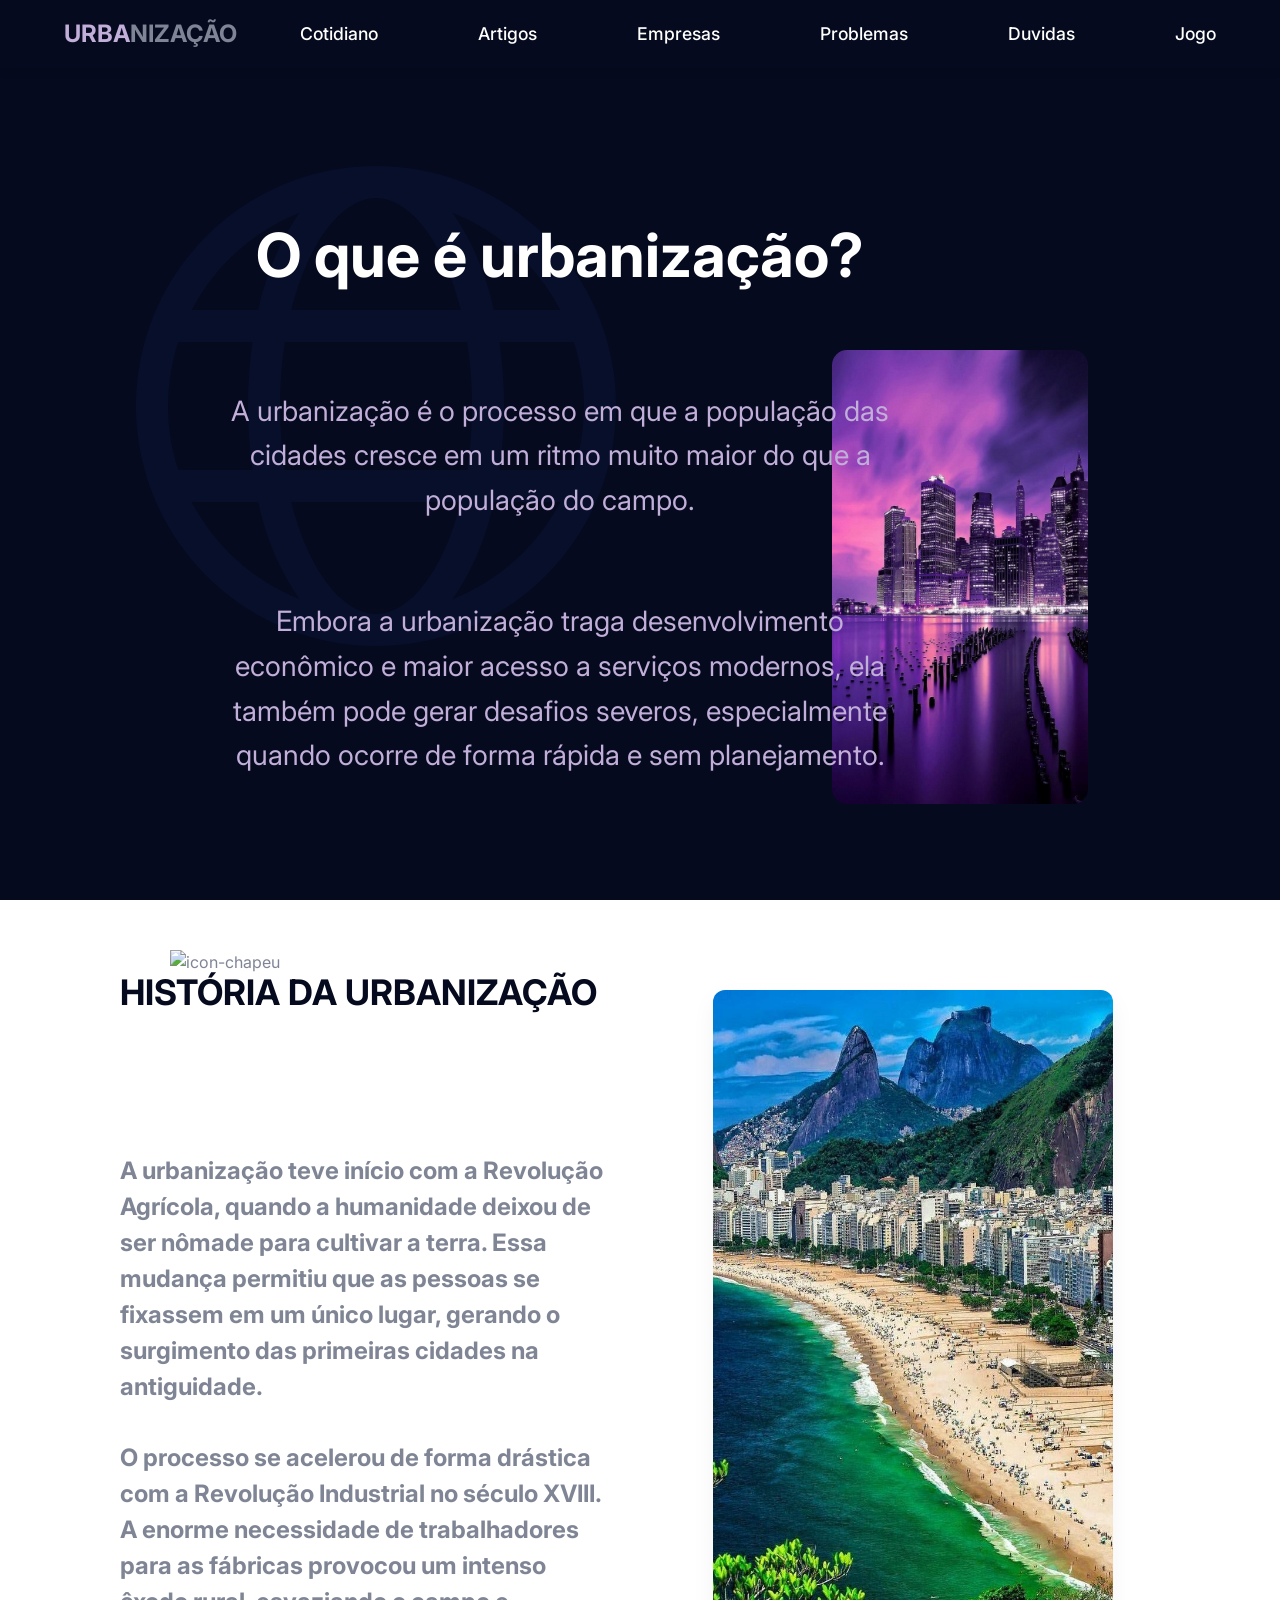
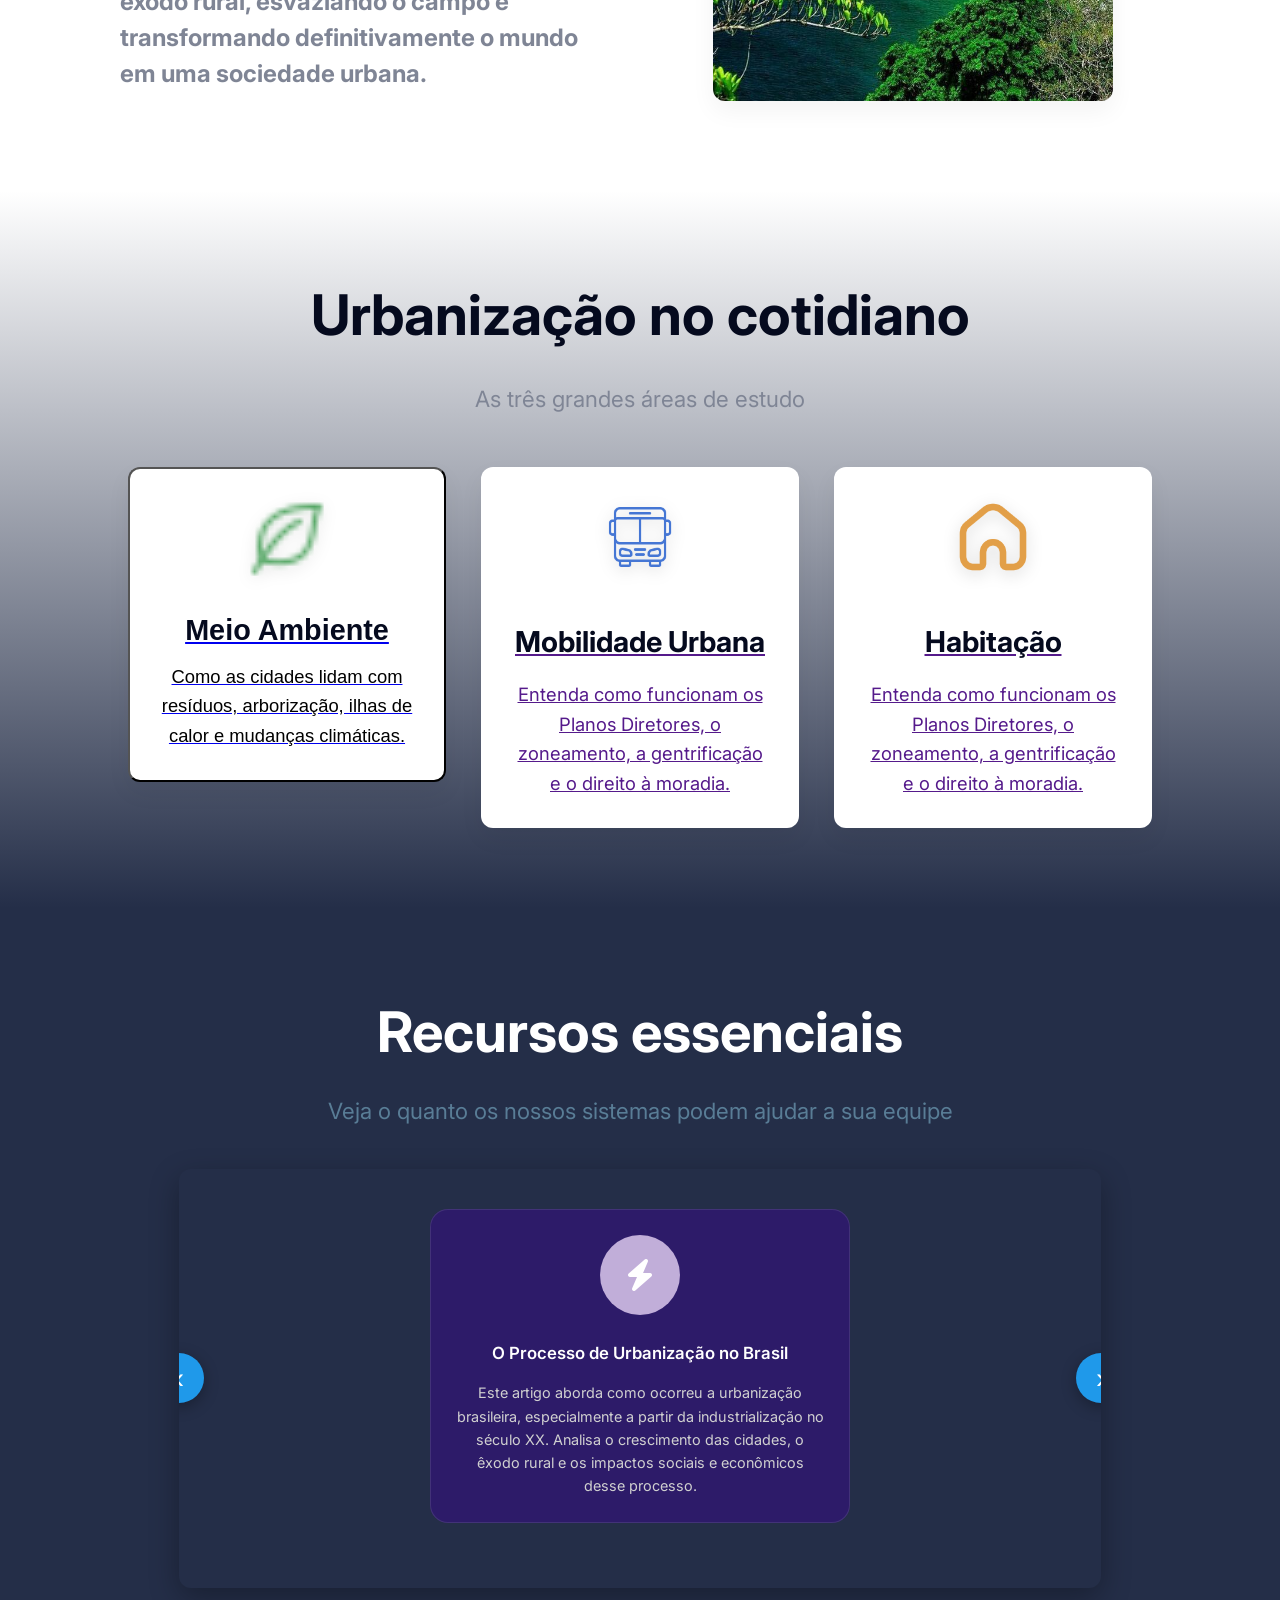
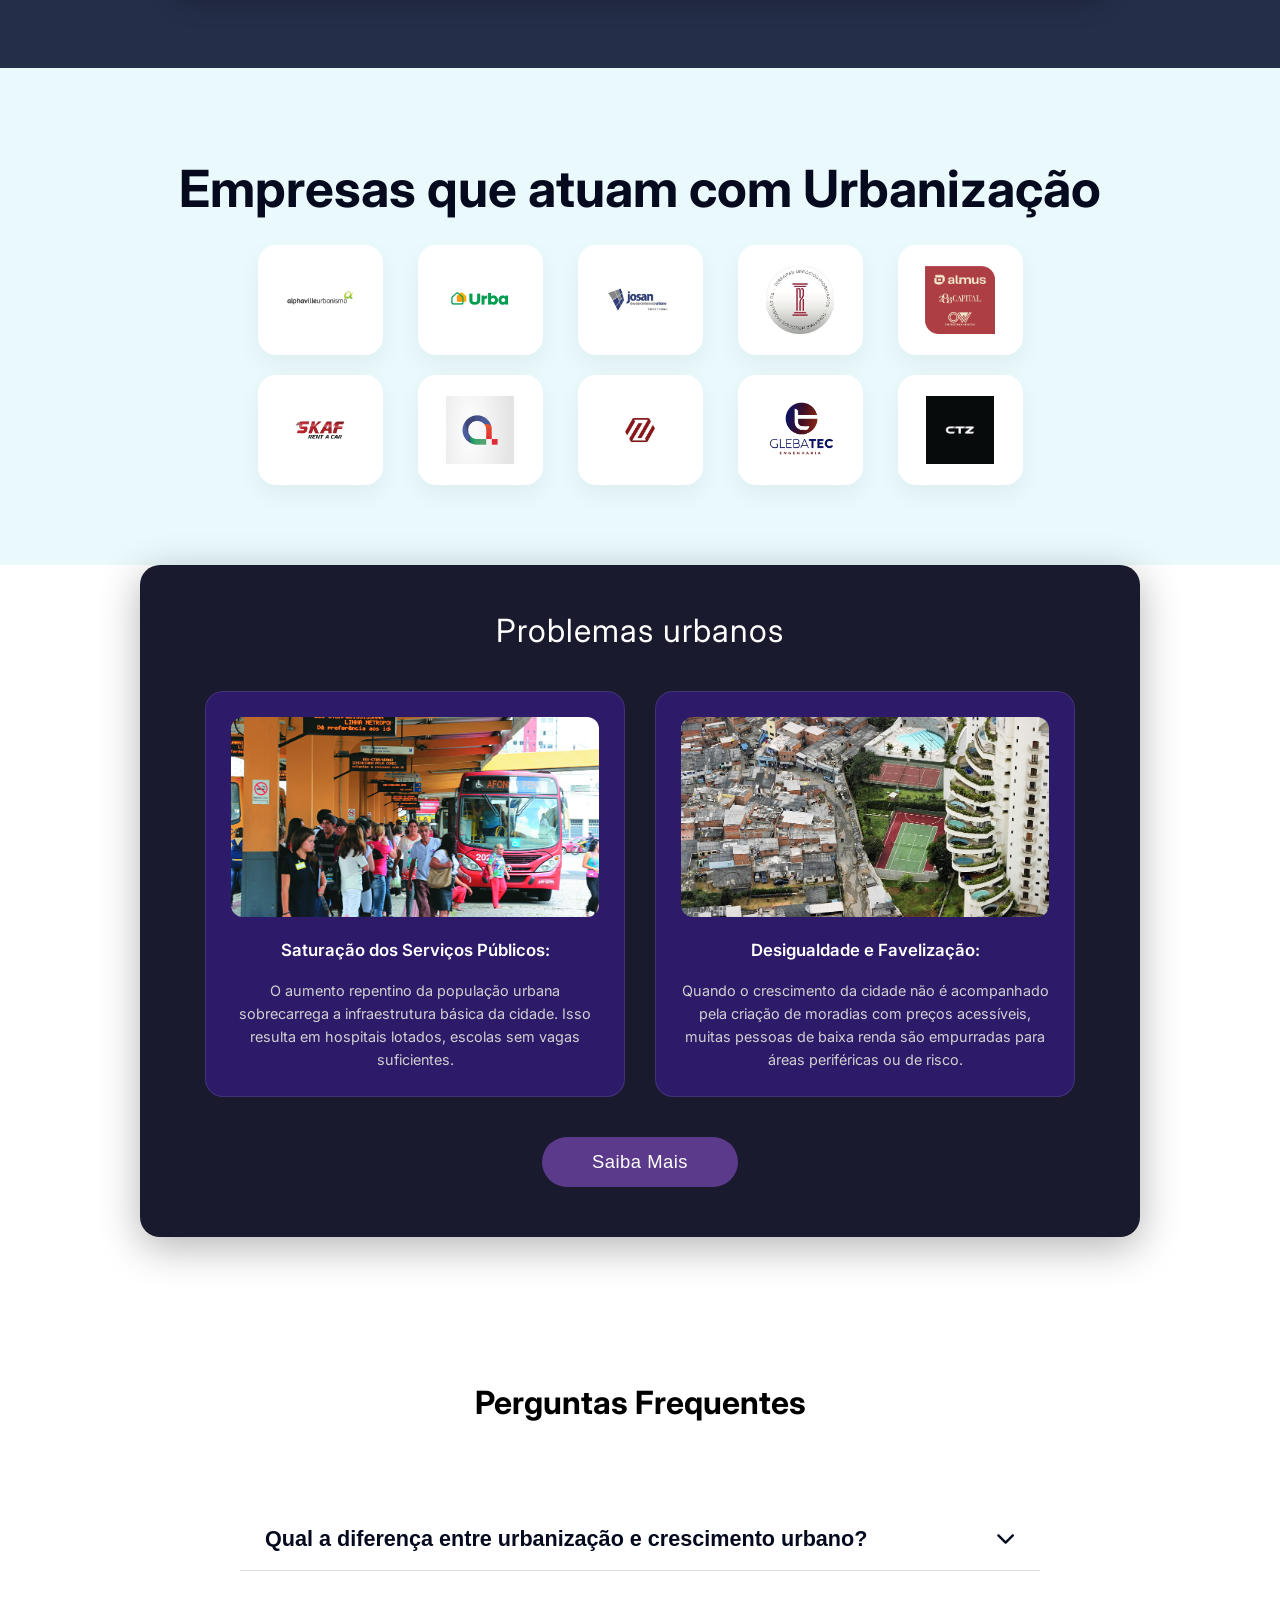
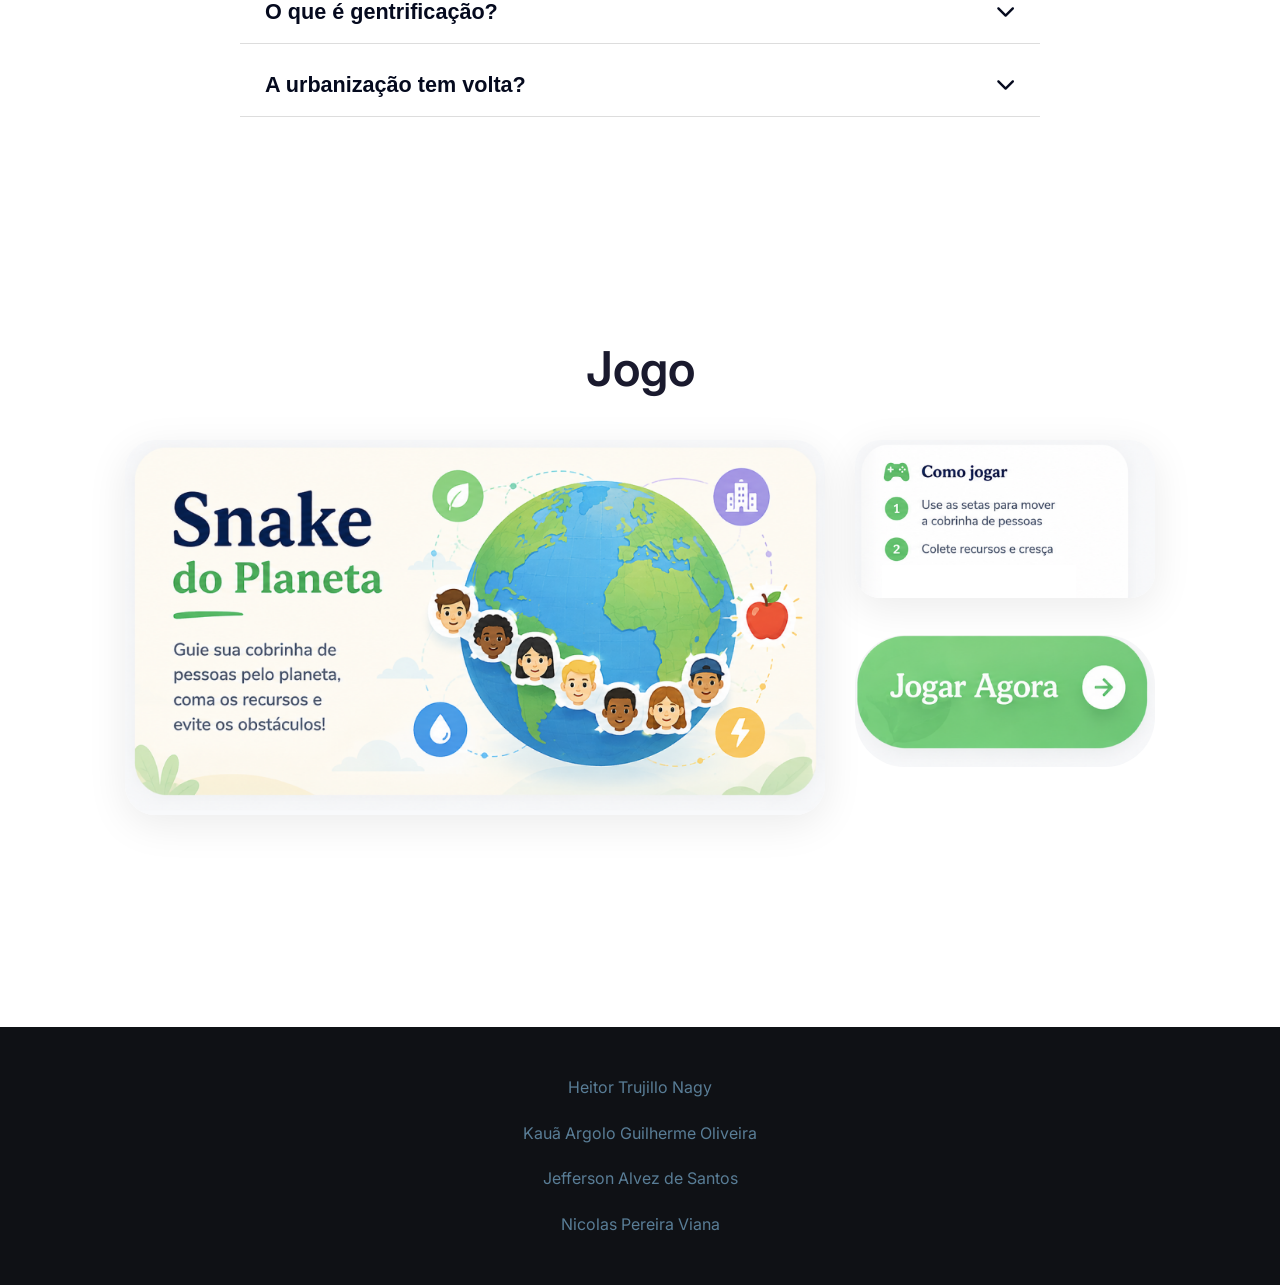
==== index.html @ 476b3b41 "finalização da primeira parte do projeto eduth" ====
<!DOCTYPE html>
<html lang="pt-br">
<head>
    <meta charset="UTF-8">
    <meta name="viewport" content="width=device-width, initial-scale=1.0">
    <link rel="preconnect" href="https://fonts.googleapis.com">
    <link rel="preconnect" href="https://fonts.gstatic.com" crossorigin>
    <link href="https://fonts.googleapis.com/css2?family=Inter:wght@300;400;500;600;700&family=Italiana&display=swap" rel="stylesheet">
    <link rel="stylesheet" href="https://cdnjs.cloudflare.com/ajax/libs/font-awesome/6.5.0/css/all.min.css">
    <link rel="stylesheet" href="style.css">
    <title>Urbanização</title>
</head>
<body>
    <nav class="menu">
        <h1><span>URBA</span>NIZAÇÃO</h1>
        
        <button class="hamburger" id="hamburger">
            <i class="fas fa-bars"></i>
        </button>
        
        <ul class="nav-links" id="navLinks">
            <li><a href="#quem-somos">Cotidiano</a></li>
            <li><a href="#solucoes">Artigos</a></li>
            <li><a href="#clientes">Empresas</a></li>
            <li><a href="#problemas-urbanos">Problemas</a></li>
            <li><a href="#faq">Duvidas</a></li>
            <li><a href="#jogo">Jogo</a></li>
        </ul>   
    </nav>

    <section class="intro" id="home">
        <div class="intro-content">
            <div class="icon-global">
                <img src="./image/icon-global.png" alt="icon-global">
            </div>
            <h1>O que é urbanização?</h1>
            
            <p class="intro-p">A urbanização é o processo em que a população das cidades cresce em um ritmo muito maior do que a população do campo. </p>
            <p class="intro-p2">Embora a urbanização traga desenvolvimento econômico e maior acesso a serviços modernos, ela também pode gerar desafios severos, especialmente quando ocorre de forma rápida e sem planejamento.</p>
            
        </div>
        <img class="intro-img" src="./image/cidade-roxa.png" alt="Uma cidade com luz roxa">
    </section>   

    <section class="quem-somos" id="quem-somos">
        <div class="icon-chapeu">
            <img src="./image/icon-chapeu.png" alt="icon-chapeu">
        </div>
        <div class="quem-somos-text">
            <h1>HISTÓRIA DA URBANIZAÇÃO</h1>
            <h2>A urbanização teve início com a Revolução Agrícola, quando a humanidade deixou de ser nômade para cultivar a terra. Essa mudança permitiu que as pessoas se fixassem em um único lugar, gerando o surgimento das primeiras cidades na antiguidade.</h2>
            <h2 class="h2-final">O processo se acelerou de forma drástica com a Revolução Industrial no século XVIII. A enorme necessidade de trabalhadores para as fábricas provocou um intenso êxodo rural, esvaziando o campo e transformando definitivamente o mundo em uma sociedade urbana.</h2>
        </div>
        <div class="quem-somos-img">
            <img src="./image/cidade com praia.png" alt="cidade com priaia">
        </div>
    </section>
    
    <section class="Nossas-soluções" id="solucoes">
        <div class="solucoes-header">
            <h1>Urbanização no cotidiano</h1>
            <p>As três grandes áreas de estudo</p>
        </div>
        
        <div class="solucoes-grid">
            <a href="./pagina2.html">
                <button class="solucao-card">
                    <img src="./image/icon-folha.png" alt="icon-folha">
                    <h3>Meio Ambiente</h3>
                    <p>Como as cidades lidam com resíduos, arborização, ilhas de calor e mudanças climáticas.</p>
                </button>
            </a>
                            
            <div class="solucao-card">
                <a href="">
                    <img src="./image/icon-transport.png" alt="icon-transport">
                    <h3>Mobilidade Urbana</h3>
                    <p>Entenda como funcionam os Planos Diretores, o zoneamento, a gentrificação e o direito à moradia.</p>
                </a>
            </div>
            
            <div class="solucao-card">
                <a href="">
                    <img src="./image/icon-home.png" alt="InsulinAPP UTI">
                    <h3>Habitação</h3>
                    <p>Entenda como funcionam os Planos Diretores, o zoneamento, a gentrificação e o direito à moradia.</p>
                </a>
            </div>
        </div>
    </section>

    <section class="recursos-essenciais" id="recursos">
        <h1>Recursos essenciais</h1>
        <p class="p-intro">Veja o quanto os nossos sistemas podem ajudar a sua equipe</p>

        <div class="carousel">
            <div class="carousel-inner" id="carouselInner">
                <!-- Slide 1 -->
                <div class="carousel-item">
                    <div class="card">
                        <div class="icon-box">
                            <i class="fas fa-bolt"></i>
                        </div>
                        <h3>O Processo de Urbanização no Brasil</h3>
                        <p>Este artigo aborda como ocorreu a urbanização brasileira, especialmente a partir da industrialização no século XX. Analisa o crescimento das cidades, o êxodo rural e os impactos sociais e econômicos desse processo.</p>
                    </div>
                </div>

                <!-- Slide 2 -->
                <div class="carousel-item">
                    <div class="card">
                        <div class="icon-box">
                            <i class="fas fa-shield-alt"></i>
                        </div>
                        <h3>Segurança</h3>
                        <p>Nossas soluções estão disponíveis através de Datacenters seguros e monitorados em território nacional. Rotinas de segurança automatizadas.</p>
                    </div>
                </div>

                <!-- Slide 3 -->
                <div class="carousel-item">
                    <div class="card">
                        <div class="icon-box">
                            <i class="fas fa-sync-alt"></i>
                        </div>
                        <h3>Atualização tecnológica</h3>
                        <p>Sua instituição sempre com a versão mais recente e atualizada. Libere tempo, recursos e profissionais para as atividades-fim da instituição.</p>
                    </div>
                </div>

                <!-- Slide 4 -->
                <div class="carousel-item">
                    <div class="card">
                        <div class="icon-box">
                            <i class="fas fa-globe-americas"></i>
                        </div>
                        <h3>Acessibilidade</h3>
                        <p>O acesso as nossas soluções pode ser realizado de qualquer lugar a qualquer momento, sem a necessidade da instalação de aplicativos nos computadores da instituição.</p>
                    </div>
                </div>

                <!-- Slide 5 -->
                <div class="carousel-item">
                    <div class="card">
                        <div class="icon-box">
                            <i class="fas fa-mobile-alt"></i>
                        </div>
                        <h3>Acompanhamento</h3>
                        <p>Acompanhe as informações de seus pacientes de qualquer lugar, com segurança e praticidade através de smartphones e tablets.</p>
                    </div>
                </div>
            </div>
        
            <button class="carousel-btn prev" id="prevBtn">‹</button>
            <button class="carousel-btn next" id="nextBtn">›</button>
        
            <div class="carousel-indicators" id="indicators"></div>
        </div>
    </section>

    <section class="quem-utiliza" id="clientes">
        <h1>Empresas que atuam com Urbanização</h1>

        <div class="clientes">
            <div class="cliente-card"><img src="./image/alphaville.png" alt="Cliente 1"></div>
            <div class="cliente-card"><img src="./image/urba.jpg" alt="Cliente 2"></div>
            <div class="cliente-card"><img src="./image/josan.png" alt="Cliente 3"></div>
            <div class="cliente-card"><img src="./image/terrapar.png" alt="Cliente 4"></div>
            <div class="cliente-card"><img src="./image/3 empressas.png" alt="Cliente 5"></div>
            <div class="cliente-card"><img src="./image/skaf.png" alt="Cliente 6"></div>
            <div class="cliente-card"><img src="./image/quantum.png" alt="Cliente 7"></div>
            <div class="cliente-card"><img src="./image/grupo zs.png" alt="Cliente 8"></div>
            <div class="cliente-card"><img src="./image/glebatec.png" alt="Cliente 9"></div>
            <div class="cliente-card"><img src="./image/ctz.png" alt="Cliente 10"></div>
        </div>
    </section>

    <div class="problemas-urbanos" id="problemas-urbanos">
        <h2 class="problemas-title">Problemas urbanos</h2>

        <div class="cards-wrapper">
            <div class="card">
                <img src="./image/onibus com pessoas.png" alt="Estação de transporte público lotada">
                <h3>Saturação dos Serviços Públicos:</h3>
                <p>O aumento repentino da população urbana sobrecarrega a infraestrutura básica da cidade. Isso resulta em hospitais lotados, escolas sem vagas suficientes.</p>
            </div>

            <div class="card">
                <img src="./image/todo professoe de geo já passou essa foto.png" alt="Favela vista de cima">
                <h3>Desigualdade e Favelização:</h3>
                <p>Quando o crescimento da cidade não é acompanhado pela criação de moradias com preços acessíveis, muitas pessoas de baixa renda são empurradas para áreas periféricas ou de risco.</p>
            </div>
        </div>

        <button class="btn-saiba-mais">Saiba Mais</button>
    </div>    

    <h1 class="titolo-faq" id="faq">Perguntas Frequentes</h1>

    <div class="faq-container">
        <div class="faq-item">
            <button class="faq-question">
                Qual a diferença entre urbanização e crescimento urbano?
                <i class="fas fa-chevron-down"></i>
            </button>
            <div class="faq-answer">
                <p>Urbanização é a população trocando o campo pela cidade; Crescimento Urbano é a cidade ficando maior.</p>
            </div>
        </div>

        <div class="faq-item">
            <button class="faq-question">
                O que é gentrificação?
                <i class="fas fa-chevron-down"></i>
            </button>
            <div class="faq-answer">
                <p>O bairro melhora fisicamente, mas a população original é substituída por moradores de maior poder aquisitivo.</p>
            </div>
        </div>

        <div class="faq-item">
            <button class="faq-question">
                A urbanização tem volta?
                <i class="fas fa-chevron-down"></i>
            </button>
            <div class="faq-answer">
                <p>Não dá para acabar com a urbanização, apenas para descentralizar as metrópoles e valorizar o campo com mais serviços, infraestrutura e tecnologia.</p>
            </div>
        </div>
    </div>

    <section class="form-section" id="jogo">
        <div class="form-container">
            <h1>Jogo</h1>
            
            <div class="game-layout">
                <div class="main-image">
                    <img src="./image/menu jogo.png" alt="menu do jogo">
                </div>
                
                <div class="side-content">
                    <div class="controles">
                        <img src="./image/como jogar.png" alt="Como jogar">
                    </div>
                    
                    <a class="play" href="">
                        <img src="./image/botao jogar.png" alt="Jogar Agora">
                    </a>
                </div>
            </div>
        </div>
    </section>

    <footer class="footer">
        <div class="footer-content">
            <p>Heitor Trujillo Nagy</p>
            <p>Kauã Argolo Guilherme Oliveira</p>
            <p>Jefferson Alvez de Santos</p>
            <p>Nicolas Pereira Viana</p>
        </div>
    </footer>

    <script src="script.js"></script>
</body>
</html>
---- style.css ----
:root {
    --primary-purple: #050A1E;
    --secondary-purple: #C1AED9;
    --primary-blue: #050a1e;
    --secondary-blue: #C1AED9;
    --light-blue: #597d96;
    --dark-blue: #0f1115;
    --gray-text: #7f8595;
    --light-gray: #e9f9fc;
    --white: #ffffff;
    --card-shadow: 0 10px 25px rgba(0,0,0,0.05);
    --transition: all 0.3s ease;
    --border-radius: 12px;
    --section-padding: 5rem 10%;
    --max-width: 1200px;
}

* {
    margin: 0;
    padding: 0;
    box-sizing: border-box;
}

body {
    font-family: 'Inter', sans-serif;
    line-height: 1.6;
    color: var(--gray-text);
    overflow-x: hidden;
    background-color: var(--white);
}

/* Menu */
.menu {
    background-color: var(--primary-blue);
    display: flex;
    justify-content: space-between;
    align-items: center;
    padding: 15px 5%;
    position: fixed;
    width: 100%;
    top: 0;
    z-index: 1000;
    box-shadow: 0 2px 10px rgba(0,0,0,0.1);
}

span {
    color: var(--secondary-purple);
}

.nav-links {
    display: flex;
    list-style: none;
    gap: 100px;
    margin: 0;
}

.nav-links a {
    color: var(--white);
    text-decoration: none;
    font-weight: 500;
    font-size: 1.10rem;
    transition: var(--transition);
    position: relative;
    padding: 5px 0;
    scroll-behavior: smooth;
}

.nav-links a:hover, 
.nav-links a.active {
    color: var(--secondary-blue);
}

.nav-links a::after {
    content: '';
    position: absolute;
    bottom: 0;
    left: 0;
    width: 0;
    height: 2px;
    background: var(--secondary-blue);
    transition: var(--transition);
}

.nav-links a:hover::after {
    width: 100%;
}

.hamburger {
    display: none;
    background: none;
    border: none;
    color: var(--white);
    font-size: 1.5rem;
    cursor: pointer;
    z-index: 2000;
    padding: 5px;
}

/* Intro */
.intro {
    background: var(--primary-purple);
    min-height: 100vh;
    display: flex;
    flex-direction: column;
    justify-content: center;
    padding: 0 10%;
    position: relative;
    padding-top: 80px;
    text-align: center;
}

.intro-content {
    max-width: 800px;
    margin-left: 2rem;
    z-index: 2;
}

.intro h1 {
    color: var(--white);
    font-size: 3.8rem;
    line-height: 1.1;
    margin-bottom: 100px;
    margin-top: 2rem;
    font-weight: 700;
}

.intro-p {
    color: var(--secondary-purple);
    font-size: 1.75rem;
    margin: 12px auto;
    max-width: 700px;
}

.intro-p2 {
    padding-top: 4rem;
    color: var(--secondary-purple);
    font-size: 1.75rem;
    margin: 12px auto;
    max-width: 700px;
}

.intro-img {
    border-radius: 15px;
    position: absolute;
    right: 15%;
    bottom: 6rem;
    max-width: 20%;
    height: auto;
    z-index: 1;
    animation: float 6s ease-in-out infinite;
}

.icon-global {
    position: absolute;
    top: 150px; 
    z-index: -1;
    left: 120px;
    width: 17rem;  
    height: auto;
}

@keyframes float {
    0%, 100% { transform: translateY(0); }
    50% { transform: translateY(-15px); }
}

/* Quem Somos*/
.quem-somos {
    padding: 4rem 5rem;
    display: flex;
    flex-wrap: wrap;
    align-items: center;
    gap: 50px;
    max-width: var(--max-width);
    margin: 0 auto;
}

.quem-somos-text {
    flex: 1;
    min-width: 300px;
}

.quem-somos-text h1 {
    color: var(--primary-blue);
    font-size: 2.2rem;
    margin-bottom: 133px;
}

.quem-somos-text h2 {
    font-size: 1.5rem;
    margin-bottom: 35px;
    line-height: 1.5;
}

.quem-somos-img {
    flex: 1;
    min-width: 300px;
    display: flex;
    justify-content: center;
}

.quem-somos-img img {
    max-width: 400px;
    height: auto;
    border-radius: var(--border-radius);
    box-shadow: var(--card-shadow);
}

.icon-chapeu {
    position: absolute;
    top: 950px; 
    z-index: -1;
    left: 170px;
    width: 17rem;  
    height: auto;
}

/* cotidiano*/
.Nossas-soluções {
    padding: var(--section-padding);
    background: linear-gradient(#ffffff, #242E48);
    display: flex;
    flex-direction: column;
    align-items: center;
}

.solucoes-header {
    text-align: center;
    margin-bottom: 50px;
    max-width: 800px;
}

.solucoes-header h1 {
    font-size: 3.5rem;
    color: var(--primary-blue);
    margin-bottom: 20px;
}

.solucoes-header p {
    font-size: 1.4rem;
    max-width: 700px;
    margin: 0 auto;
}

.solucoes-grid {
    display: grid;
    grid-template-columns: repeat(auto-fit, minmax(280px, 1fr));
    gap: 35px;
    width: 100%;
    max-width: var(--max-width);
}

.solucao-card {
    background: var(--white);
    border-radius: var(--border-radius);
    padding: 30px;
    box-shadow: var(--card-shadow);
    transition: var(--transition);
    display: flex;
    flex-direction: column;
    align-items: center;
    text-align: center;
}

.solucao-card:hover {
    transform: translateY(-10px);
    box-shadow: 0 15px 35px rgba(0,0,0,0.1);
}

.solucao-card img {
    height: 80px;
    margin-bottom: 20px;
    filter: drop-shadow(0 4px 8px rgba(0,0,0,0.15));
}

.solucao-card h3 {
    font-size: 1.8rem;
    color: var(--primary-blue);
    margin: 15px 0;
}

.solucao-card p {
    font-size: 1.15rem;
    line-height: 1.6;
}

/* Recursos*/
.recursos-essenciais {
    background: #242E48;
    padding: var(--section-padding);
    text-align: center;
    color: var(--white);
}

.recursos-essenciais h1 {
    font-size: 3.5rem;
    margin-bottom: 15px;
}

.recursos-essenciais .p-intro {
    font-size: 1.4rem;
    max-width: 700px;
    margin: 0 auto 40px;
    color: var(--light-blue);
}

.carousel {
    max-width: 90%;
    margin: 30px auto 0;
    position: relative;
    overflow: hidden;
    border-radius: var(--border-radius);
    box-shadow: 0 10px 30px rgba(0, 0, 0, 0.3);
}

.carousel-inner {
    display: flex;
    transition: transform 0.5s ease-in-out;
    width: 100%;
}

.carousel-item {
    min-width: 100%;
    padding: 40px 20px;
    display: flex;
    justify-content: center;
    align-items: center;
}

.card {
    background: rgba(255, 255, 255, 0.08);
    backdrop-filter: blur(10px);
    border-radius: var(--border-radius);
    padding: 35px;
    max-width: 600px;
    text-align: center;
    border: 1px solid rgba(255, 255, 255, 0.1);
}

.icon-box {
    width: 80px;
    height: 80px;
    background: var(--secondary-blue);
    border-radius: 50%;
    display: flex;
    align-items: center;
    justify-content: center;
    margin: 0 auto 25px;
    font-size: 2rem;
    color: white;
}

.card h3 {
    font-size: 2.2rem;
    margin-bottom: 20px;
    color: var(--white);
}

.card p {
    font-size: 1.25rem;
    line-height: 1.6;
    color: var(--light-blue);
}

.carousel-btn {
    position: absolute;
    top: 50%;
    transform: translateY(-50%);
    background: rgba(30, 166, 252, 0.9);
    color: white;
    border: none;
    width: 50px;
    height: 50px;
    font-size: 1.8rem;
    border-radius: 50%;
    cursor: pointer;
    display: flex;
    justify-content: center;
    align-items: center;
    transition: var(--transition);
    z-index: 10;
    box-shadow: 0 4px 15px rgba(0,0,0,0.3);
}

.carousel-btn:hover {
    background: var(--secondary-blue);
    transform: translateY(-50%) scale(1.1);
}

.prev { left: -25px; }
.next { right: -25px; }

.carousel-indicators {
    display: flex;
    justify-content: center;
    margin-top: 25px;
    gap: 10px;
}

.indicator {
    width: 14px;
    height: 14px;
    border-radius: 50%;
    background: rgba(255, 255, 255, 0.3);
    cursor: pointer;
    transition: var(--transition);
}

.indicator.active {
    background: var(--secondary-blue);
    transform: scale(1.2);
}

/* empressas*/
.quem-utiliza {
    padding: var(--section-padding);
    background-color: var(--light-gray);
    text-align: center;
}

.quem-utiliza h1 {
    font-size: 3.2rem;
    color: var(--primary-blue);
    margin-bottom: 15px;
}

.quem-utiliza p {
    font-size: 1.4rem;
    max-width: 700px;
    margin: 0 auto 40px;
}

.clientes {
    display: grid;
    grid-template-columns: repeat(5, 125px);
    justify-content: center;
    gap: 20px 35px;
    margin: 0 auto;
    width: 100%;
}

.cliente-card {
    background: var(--white);
    border-radius: 18px;
    width: 125px;
    height: 110px;
    display: flex;
    align-items: center;
    justify-content: center;
    box-shadow: var(--card-shadow);
    transition: var(--transition);
    padding: 15px;
    box-sizing: border-box;
}

.cliente-card:hover {
    transform: translateY(-8px);
    box-shadow: 0 12px 30px rgba(0, 0, 0, 0.12);
    border: 1px solid var(--secondary-blue);
}

.cliente-card img {
    max-width: 85%;
    max-height: 85%;
    object-fit: contain;
    transition: var(--transition);
}

.cliente-card:hover img {
    filter: grayscale(0%) opacity(1);
    transform: scale(1.05);
}

/* Section Dev */
.problemas-urbanos {
    background-color: #1a1a2e;
    border-radius: 20px;
    padding: 40px 50px 50px;
    max-width: 1000px;
    margin: 0 auto 60px;
    box-shadow: 0 10px 40px rgba(0, 0, 0, 0.3);
}

.problemas-title {
    text-align: center;
    color: #ffffff;
    font-size: 2rem;
    font-weight: 400;
    margin-bottom: 35px;
    letter-spacing: 1px;
}

.cards-wrapper {
    display: flex;
    gap: 30px;
    justify-content: center;
    margin-bottom: 40px;
}

.card {
    background-color: #2d1b69;
    border-radius: 18px;
    padding: 25px;
    flex: 1;
    max-width: 420px;
    display: flex;
    flex-direction: column;
    align-items: center;
}

.card img {
    width: 100%;
    height: 200px;
    object-fit: cover;
    border-radius: 12px;
    margin-bottom: 20px;
}

.card h3 {
    color: #ffffff;
    font-size: 1.05rem;
    font-weight: 600;
    margin-bottom: 15px;
    text-align: center;
}

.card p {
    color: #d0d0d0;
    font-size: 0.9rem;
    line-height: 1.6;
    text-align: center;
}

.btn-saiba-mais {
    display: block;
    margin: 0 auto;
    background-color: #5b3a8c;
    color: #ffffff;
    border: none;
    padding: 14px 50px;
    font-size: 1.15rem;
    border-radius: 30px;
    cursor: pointer;
    transition: background-color 0.3s ease, transform 0.2s ease;
    letter-spacing: 0.5px;
}

.btn-saiba-mais:hover {
    background-color: #7b52a8;
    transform: scale(1.05);
}

/* Responsivo */
@media (max-width: 768px) {
    .problemas-urbanos {
        padding: 30px 20px 40px;
    }

    .problemas-title {
        font-size: 1.5rem;
    }

    .cards-wrapper {
        flex-direction: column;
        align-items: center;
    }

    .card {
        max-width: 100%;
    }
}

/* FAQ */
.titolo-faq {
    text-align: center;
    color: black;
    padding: 5rem;
}

.faq-container {
    max-width: 800px;
    margin: 0 auto;
    text-align: center;
}

.faq-item {
    border-bottom: 1px solid #ddd;
    margin-bottom: 10px;
}

.faq-question {
    width: 100%;
    background: none;
    border: none;
    padding: 18px 25px;
    font-size: 1.35rem;
    color: var(--primary-blue);
    text-align: left;
    display: flex;
    justify-content: space-between;
    align-items: center;
    cursor: pointer;
    font-weight: 600;
    transition: var(--transition);
    border-radius: 8px;
}

.faq-question:hover {
    background-color: rgba(30, 166, 252, 0.05);
}

.faq-question i {
    transition: transform 0.3s;
    font-size: 1.2rem;
}

.faq-answer {
    display: none;
    padding: 0 25px 20px 25px;
    color: var(--gray-text);
    line-height: 1.6;
    font-size: 1.1rem;
}

.faq-item.active .faq-answer {
    display: block;
    animation: fadeIn 0.4s ease;
}

.faq-item.active .faq-question i {
    transform: rotate(180deg);
}

@keyframes fadeIn {
    from { opacity: 0; transform: translateY(10px); }
    to { opacity: 1; transform: translateY(0); }
}

/* Form Section */
.form-section {
    text-align: center;
    color: black;
    padding: 4rem 2rem;
    min-height: 100vh;
    display: flex;
    justify-content: center;
    align-items: center;
}

.form-container {
    width: 100%;
    max-width: 1200px;
}

.form-container h1 {
    font-size: 3rem;
    margin-bottom: 2rem;
    color: #1a1a2e;
    font-weight: 600;
}

.game-layout {
    display: flex;
    gap: 30px;
    justify-content: center;
    align-items: flex-start;
    flex-wrap: wrap;
}

.main-image {
    flex: 1;
    min-width: 300px;
    max-width: 700px;
}

.main-image img {
    width: 100%;
    height: auto;
    border-radius: 30px;
    box-shadow: 0 10px 40px rgba(0, 0, 0, 0.08);
}

.side-content {
    display: flex;
    flex-direction: column;
    gap: 30px;
    align-items: center;
}

.controles {
    width: 100%;
    max-width: 300px;
}

.controles img {
    width: 100%;
    height: auto;
    border-radius: 25px;
    box-shadow: 0 10px 40px rgba(0, 0, 0, 0.08);
}

.play {
    display: inline-block;
    width: 100%;
    max-width: 300px;
    transition: transform 0.3s ease;
}

.play:hover {
    transform: translateY(-5px);
}

.play img {
    width: 100%;
    height: auto;
    border-radius: 50px;
}

/* Responsivo */
@media (max-width: 968px) {
    .game-layout {
        flex-direction: column;
        align-items: center;
    }
    
    .main-image,
    .side-content {
        max-width: 100%;
        width: 100%;
    }
    
    .controles,
    .play {
        max-width: 400px;
    }
    
    .form-container h1 {
        font-size: 2rem;
    }
}

@media (max-width: 480px) {
    .form-section {
        padding: 2rem 1rem;
    }
    
    .controles,
    .play {
        max-width: 100%;
    }
}

/* Footer */
.footer {
    background-color: var(--dark-blue);
    color: var(--light-blue);
    padding: 3rem 10%;
    text-align: center;
}

.footer-content {
    max-width: var(--max-width);
    margin: 0 auto;
    display: flex;
    flex-direction: column;
    align-items: center;
    gap: 20px;
}
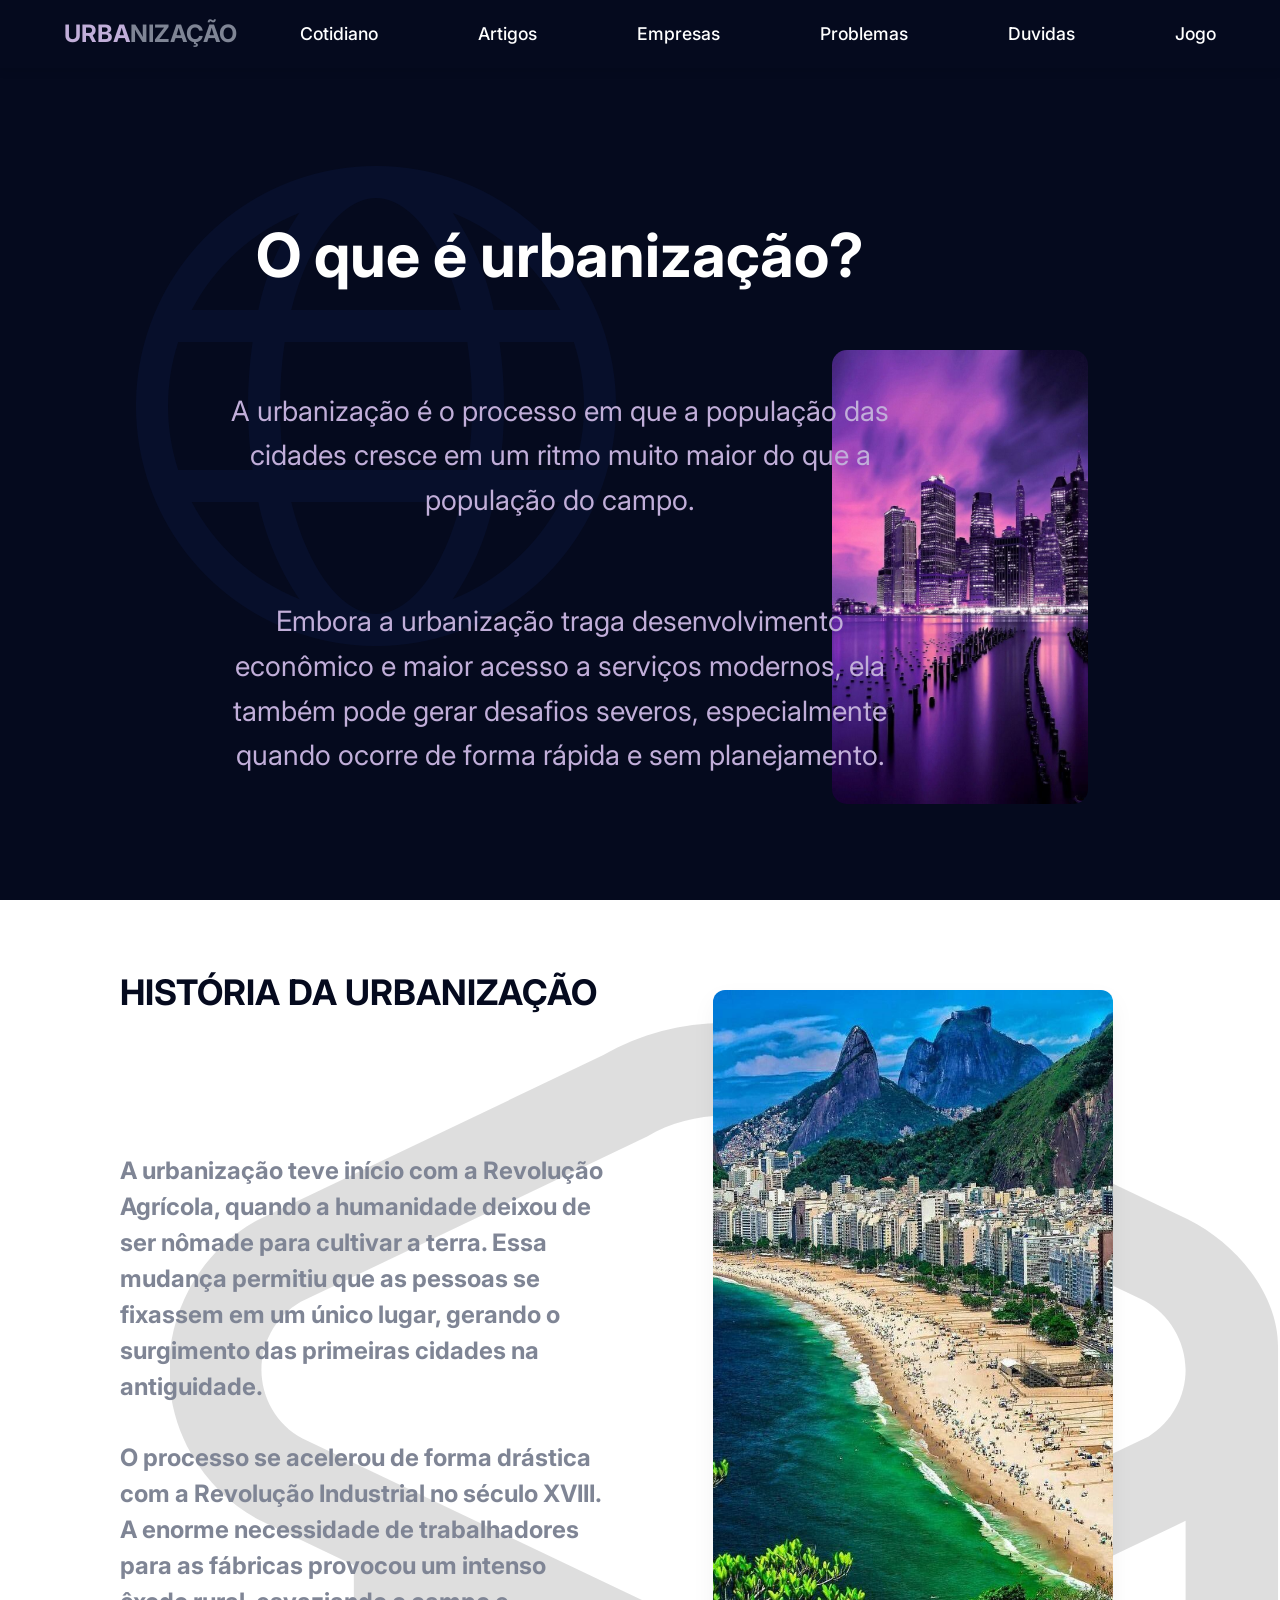
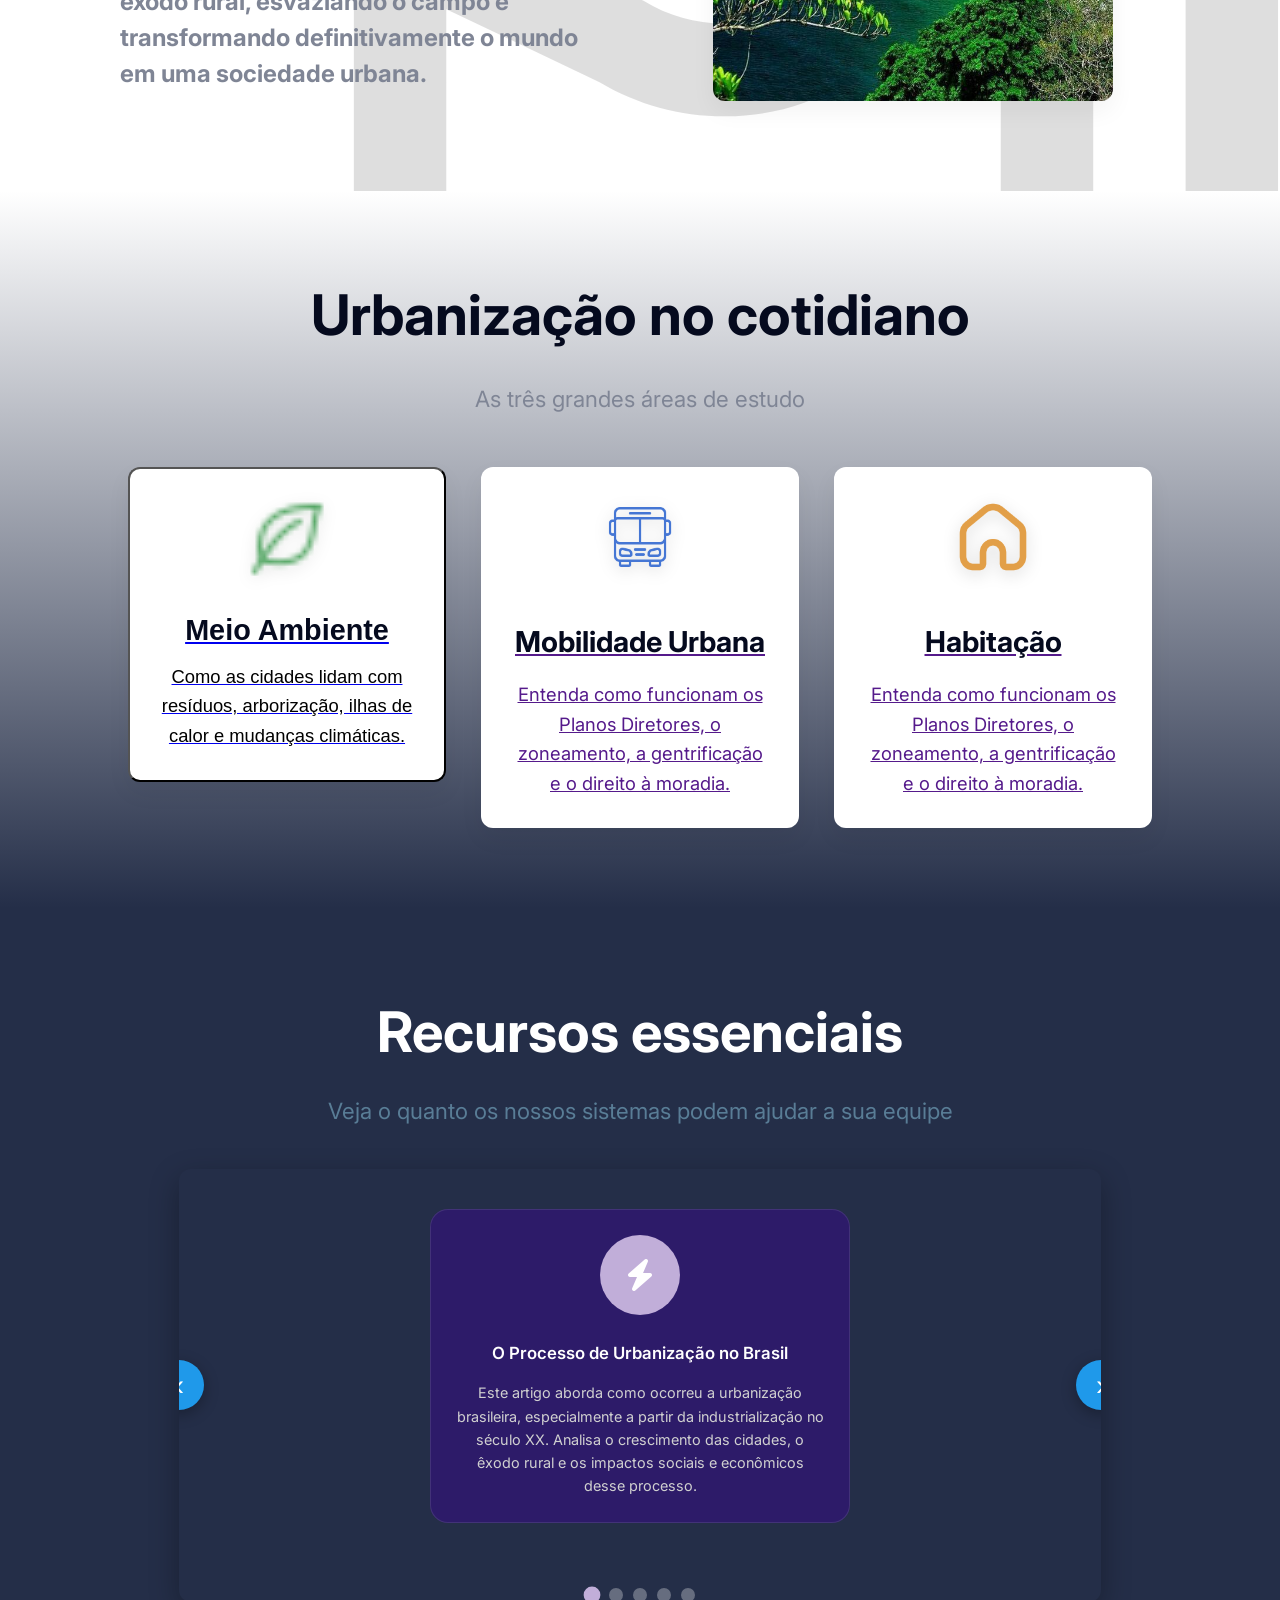
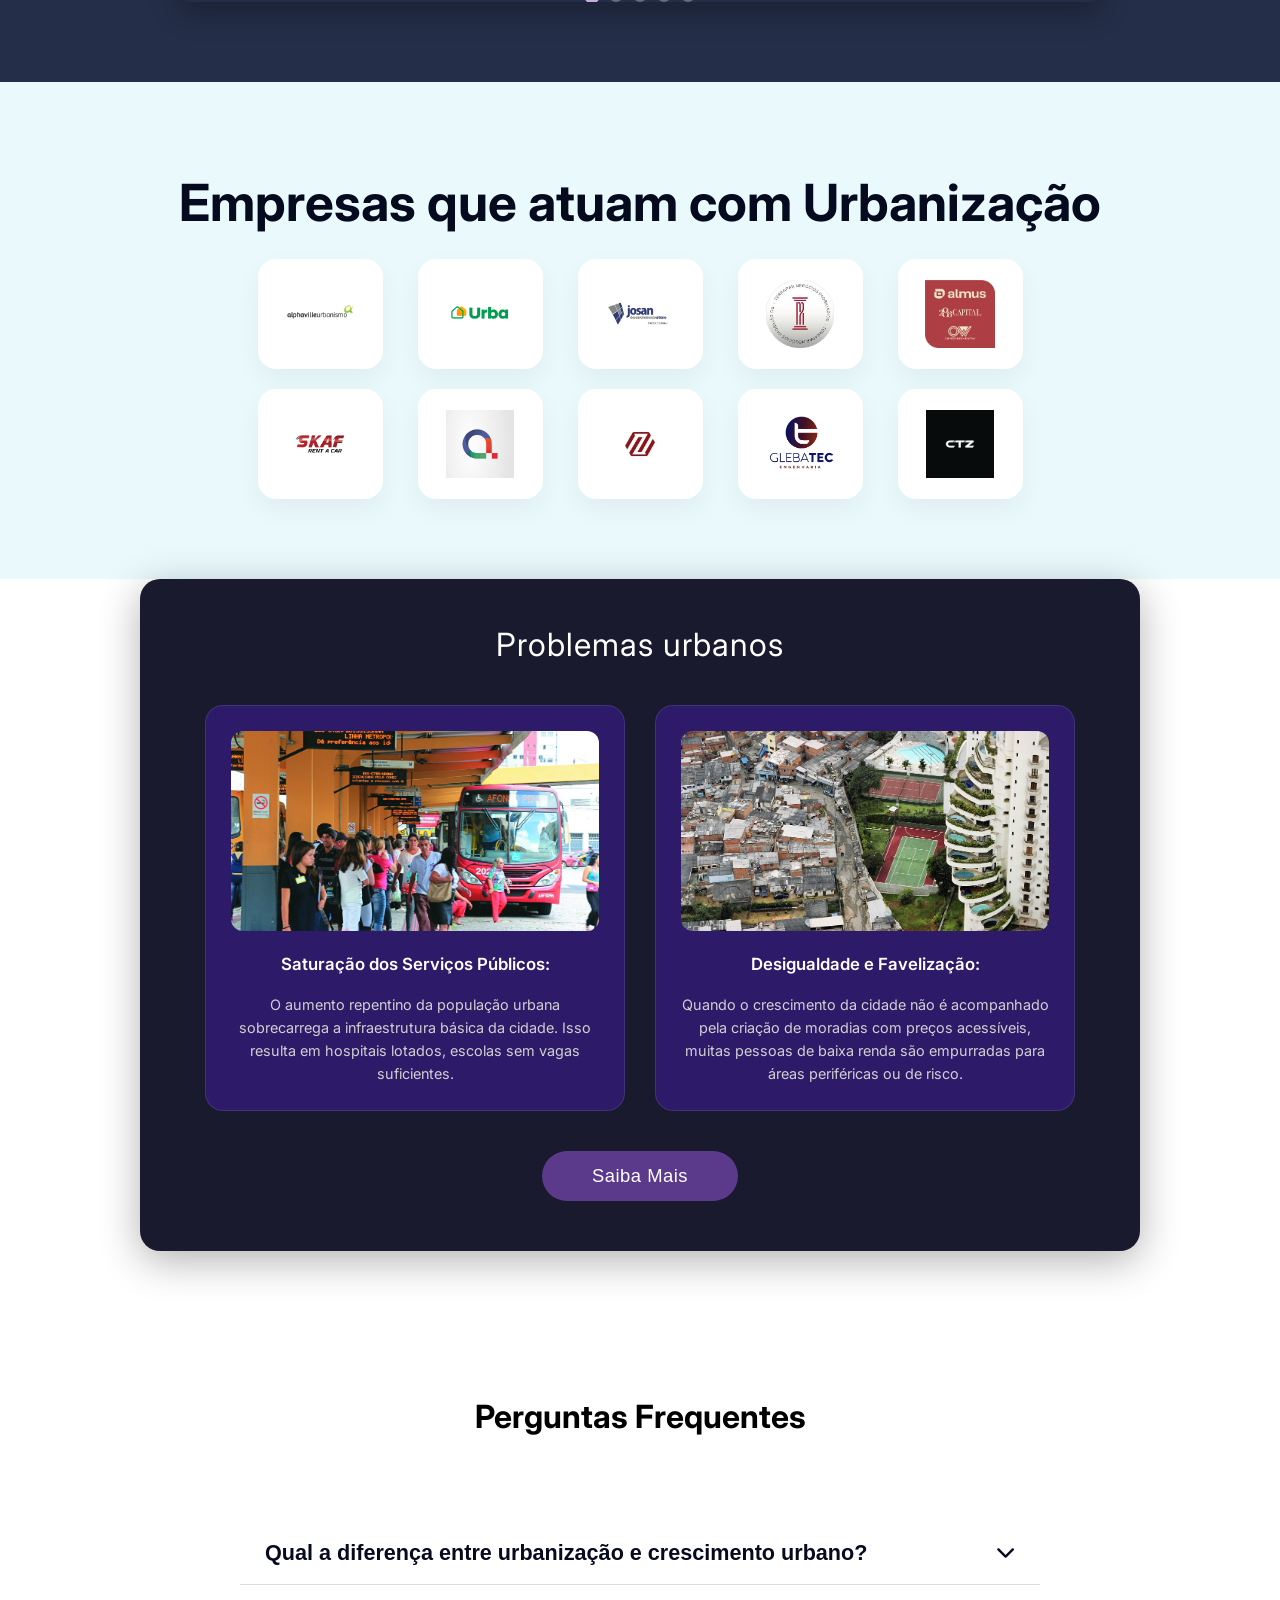
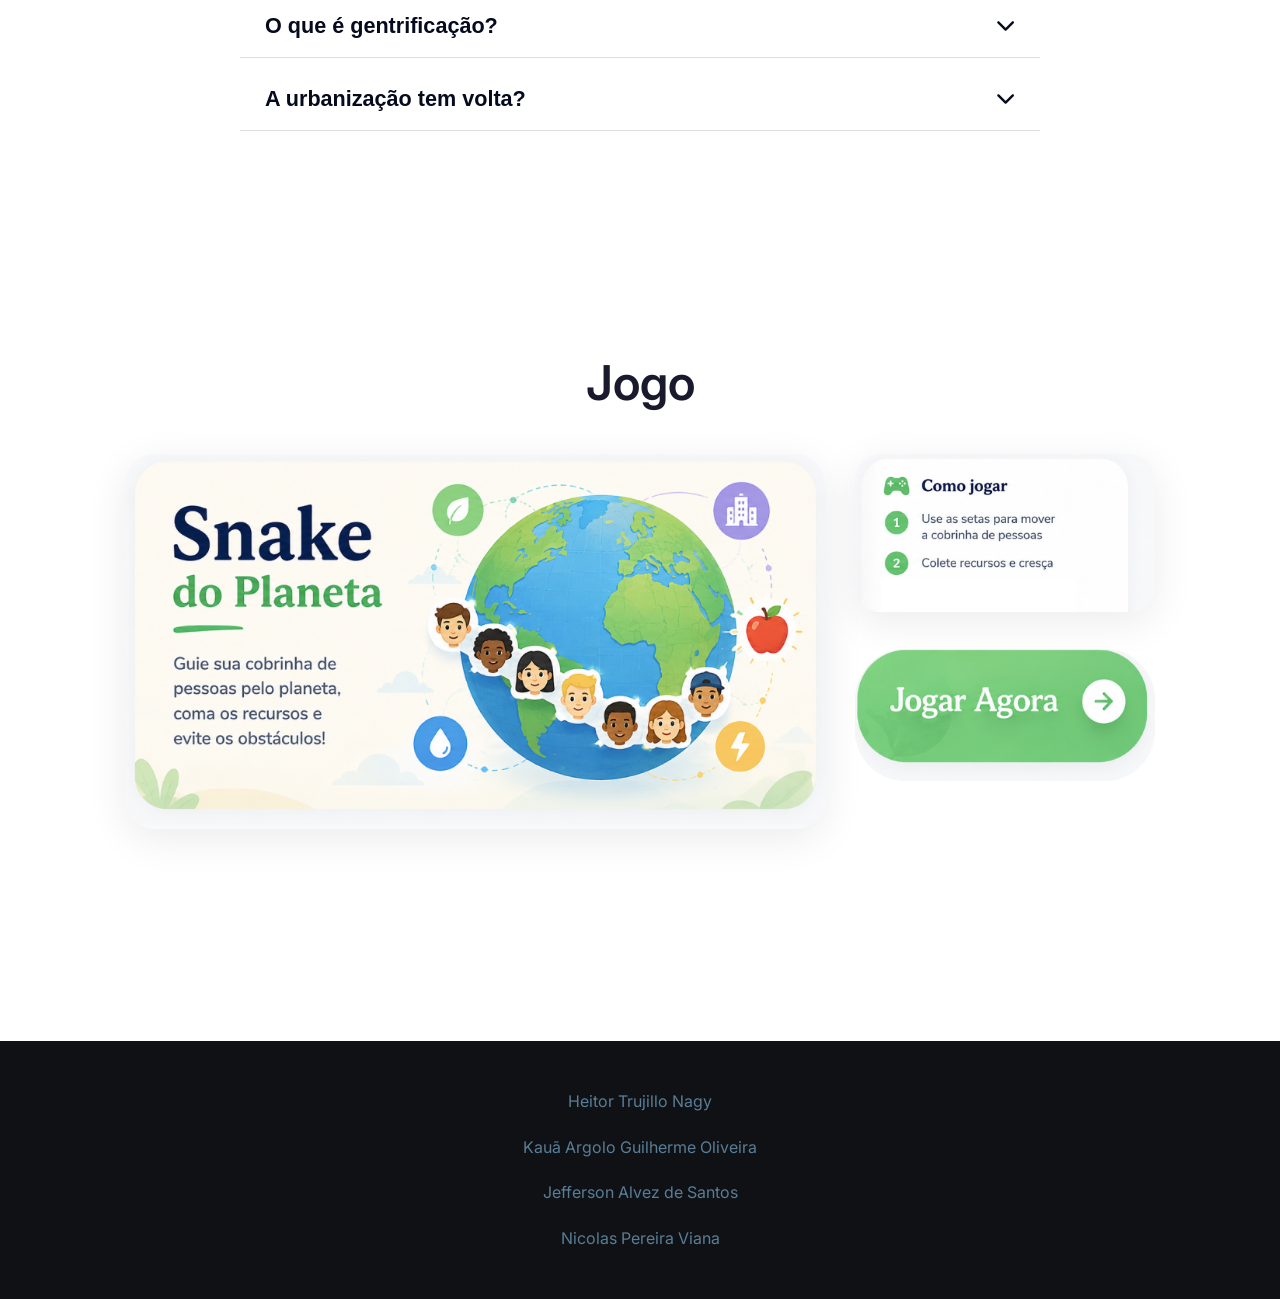
==== commit c8d22291: "correção de erros [1] -- ordem de execução." ====
--- a/index.html
+++ b/index.html
@@ -8,6 +8,7 @@
     <link href="https://fonts.googleapis.com/css2?family=Inter:wght@300;400;500;600;700&family=Italiana&display=swap" rel="stylesheet">
     <link rel="stylesheet" href="https://cdnjs.cloudflare.com/ajax/libs/font-awesome/6.5.0/css/all.min.css">
     <link rel="stylesheet" href="style.css">
+    <script src="stript.js" defer></script>
     <title>Urbanização</title>
 </head>
 <body>
@@ -44,7 +45,7 @@
 
     <section class="quem-somos" id="quem-somos">
         <div class="icon-chapeu">
-            <img src="./image/icon-chapeu.png" alt="icon-chapeu">
+            <img src="./imgpagina2/chapeu-de-graduacao 1.svg" alt="icon-chapeu">
         </div>
         <div class="quem-somos-text">
             <h1>HISTÓRIA DA URBANIZAÇÃO</h1>
@@ -259,7 +260,5 @@
             <p>Nicolas Pereira Viana</p>
         </div>
     </footer>
-
-    <script src="script.js"></script>
 </body>
 </html>
--- a/style.css
+++ b/style.css
@@ -210,6 +210,7 @@
     position: absolute;
     top: 950px; 
     z-index: -1;
+    color: #050A1E;
     left: 170px;
     width: 17rem;  
     height: auto;
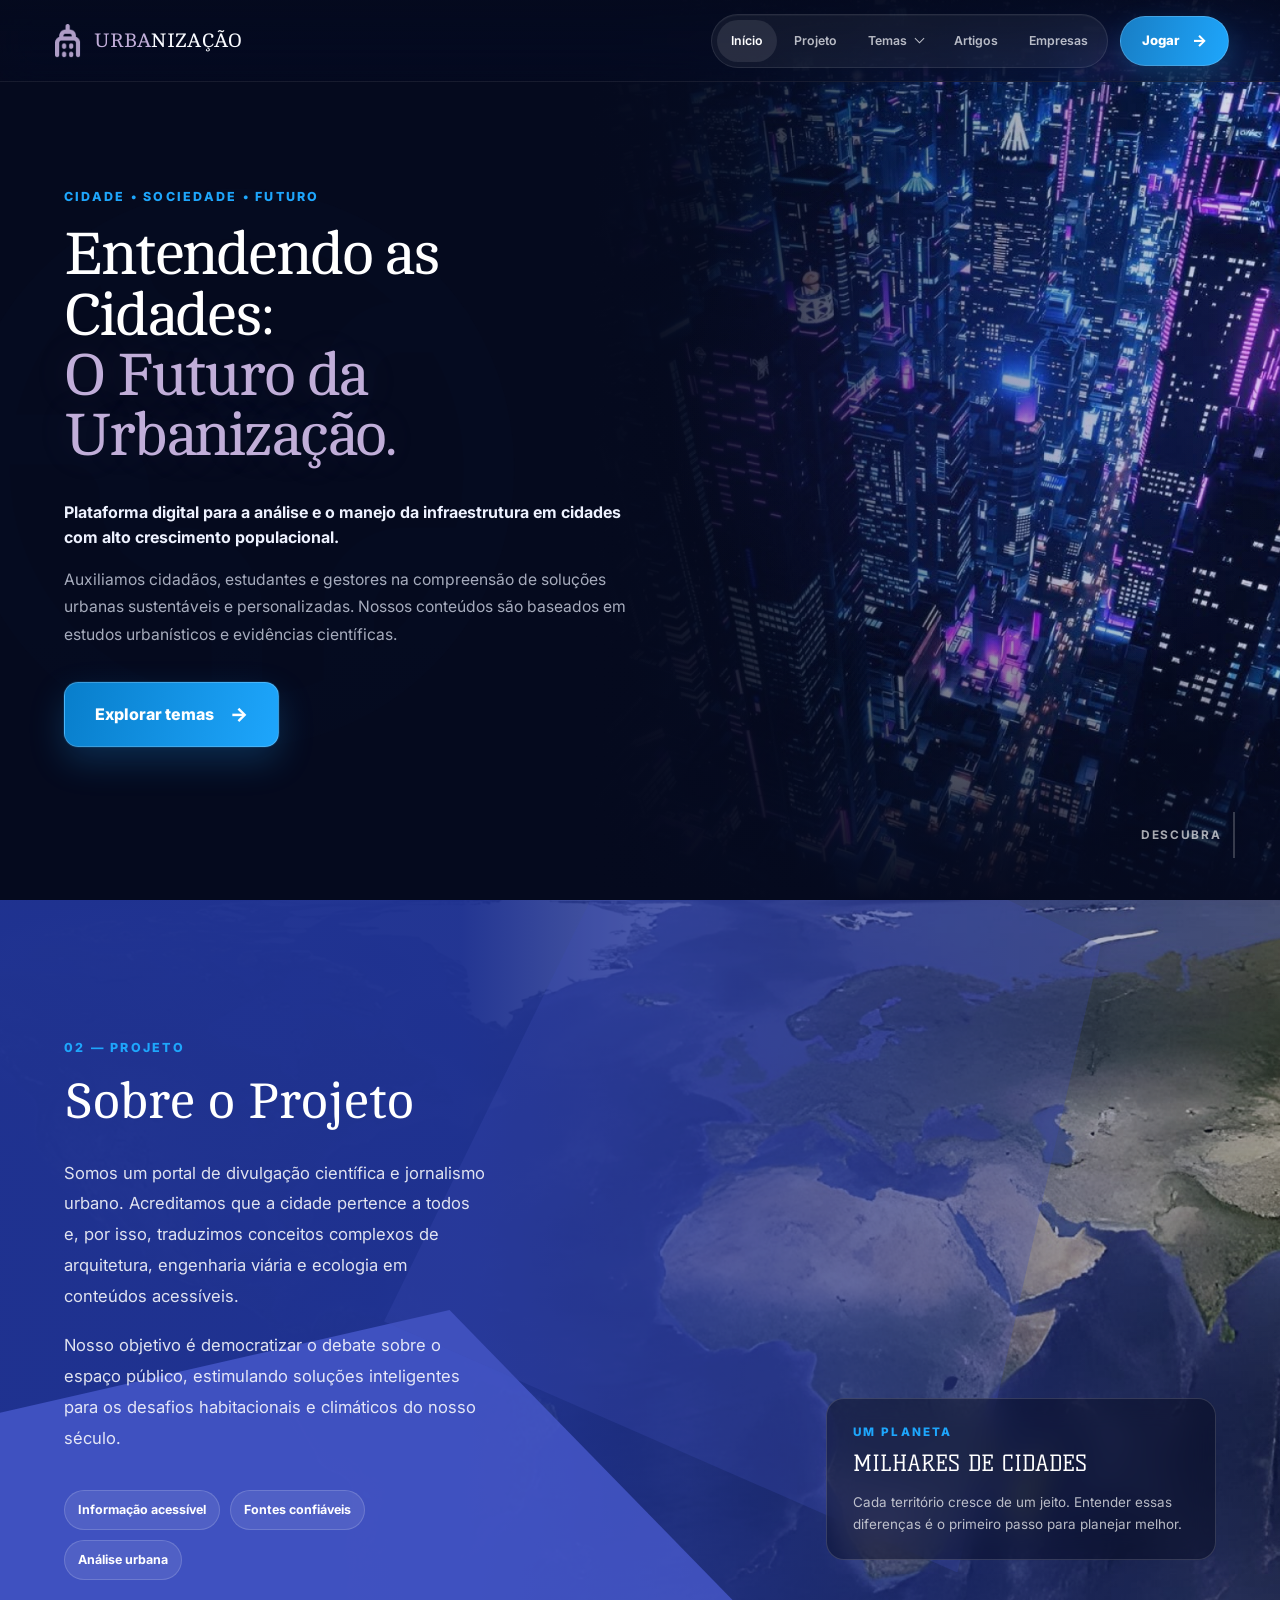
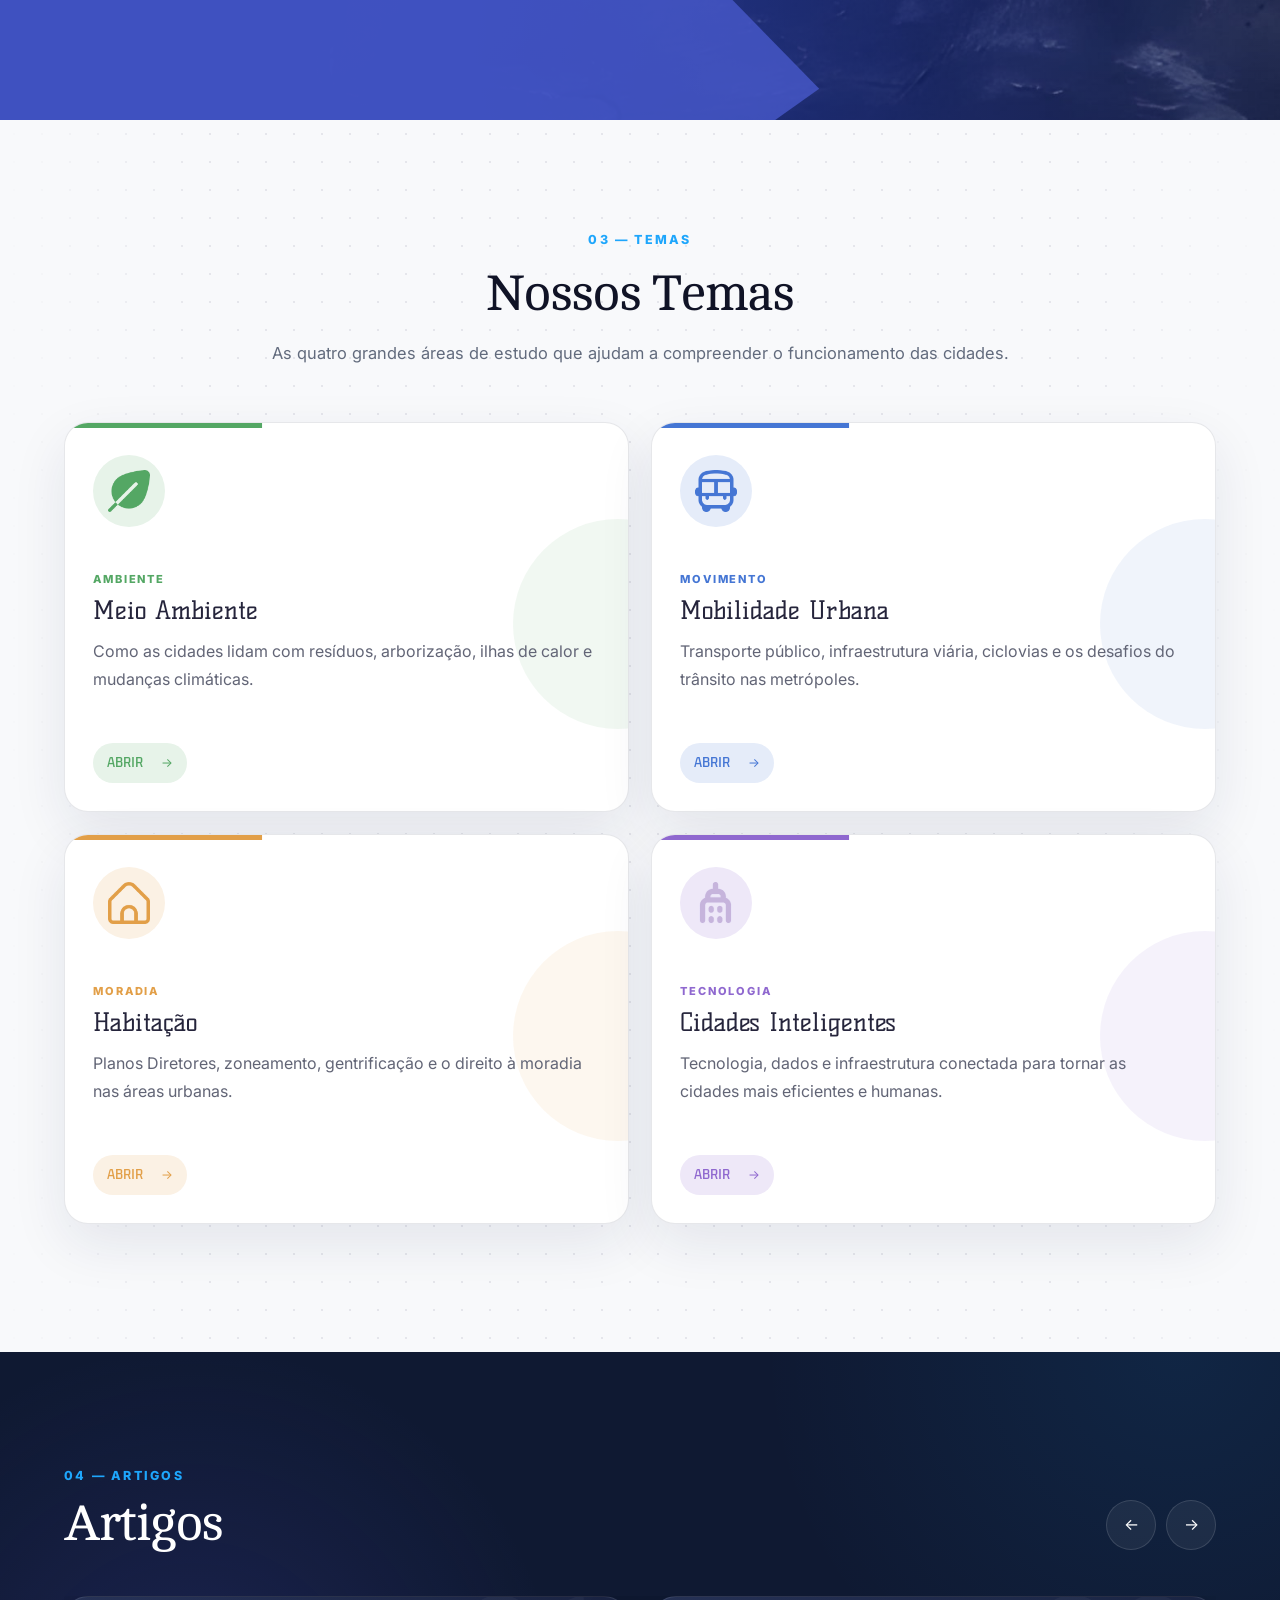
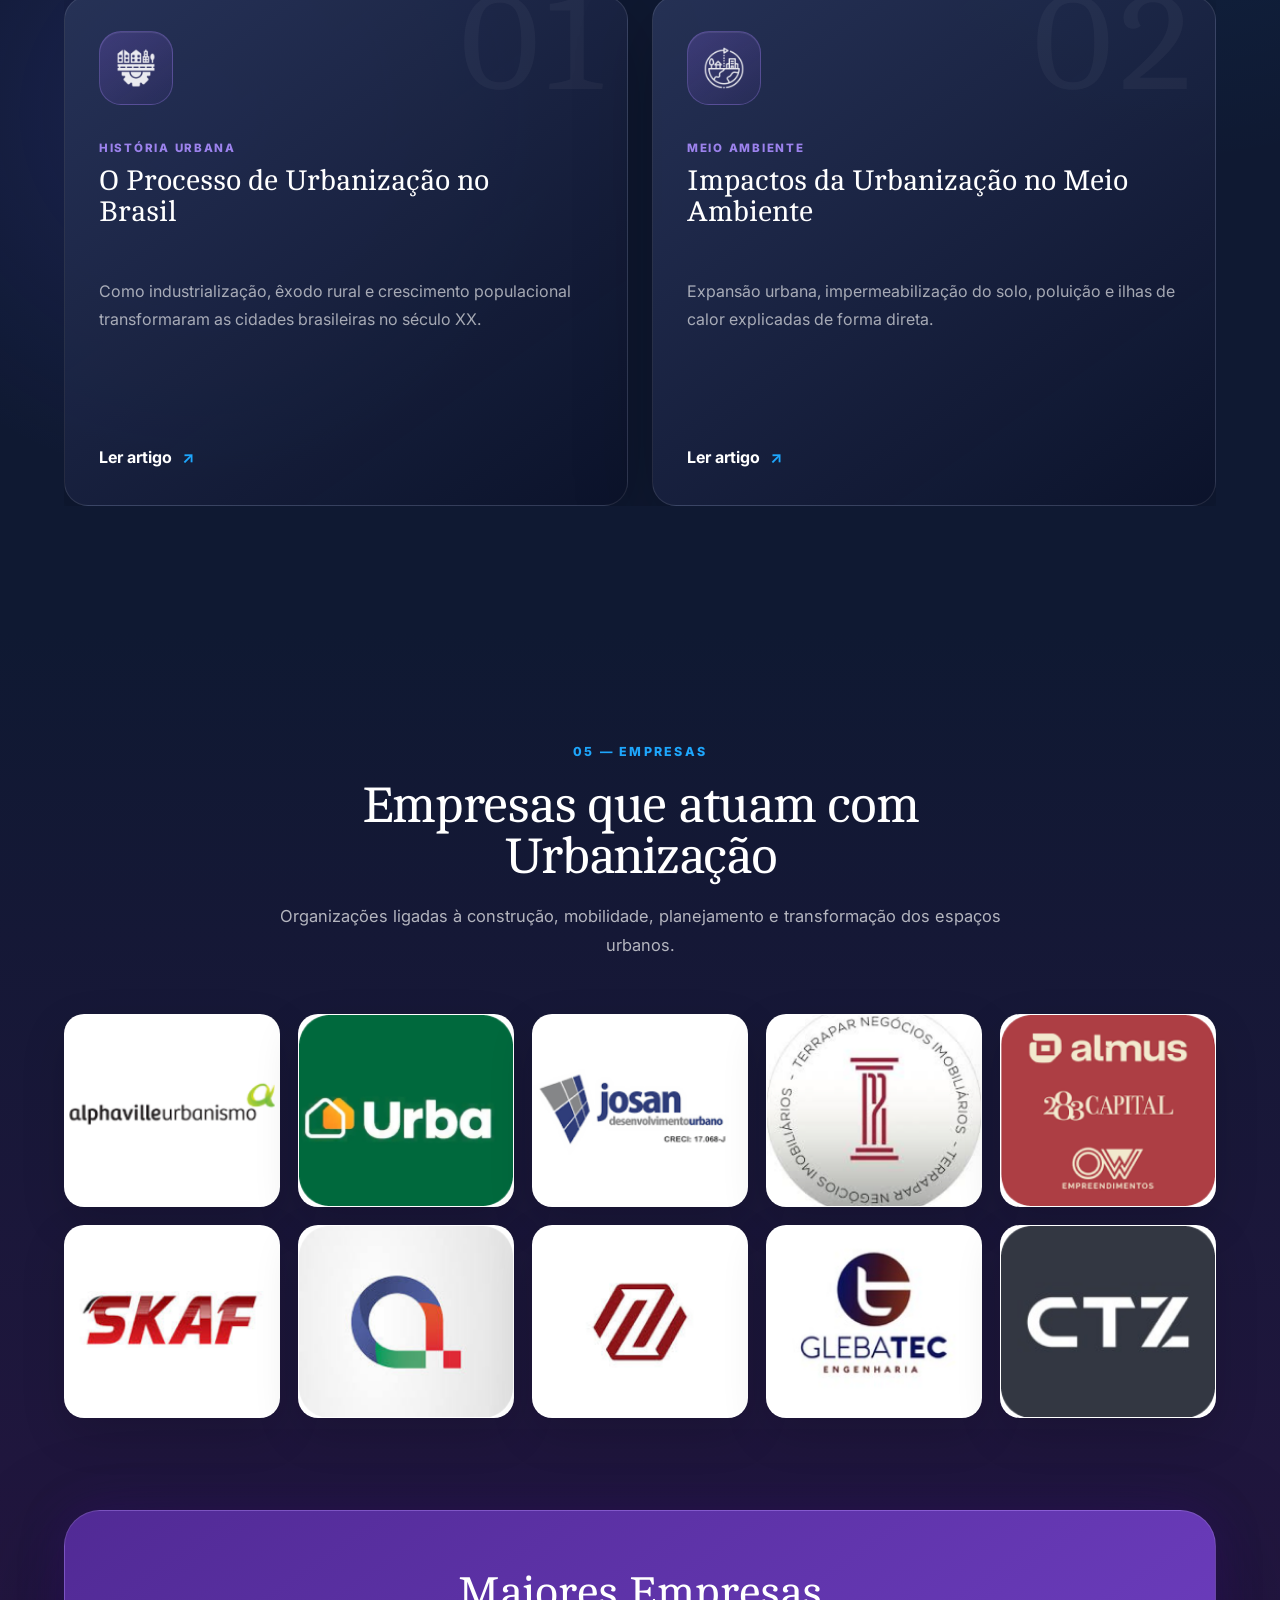
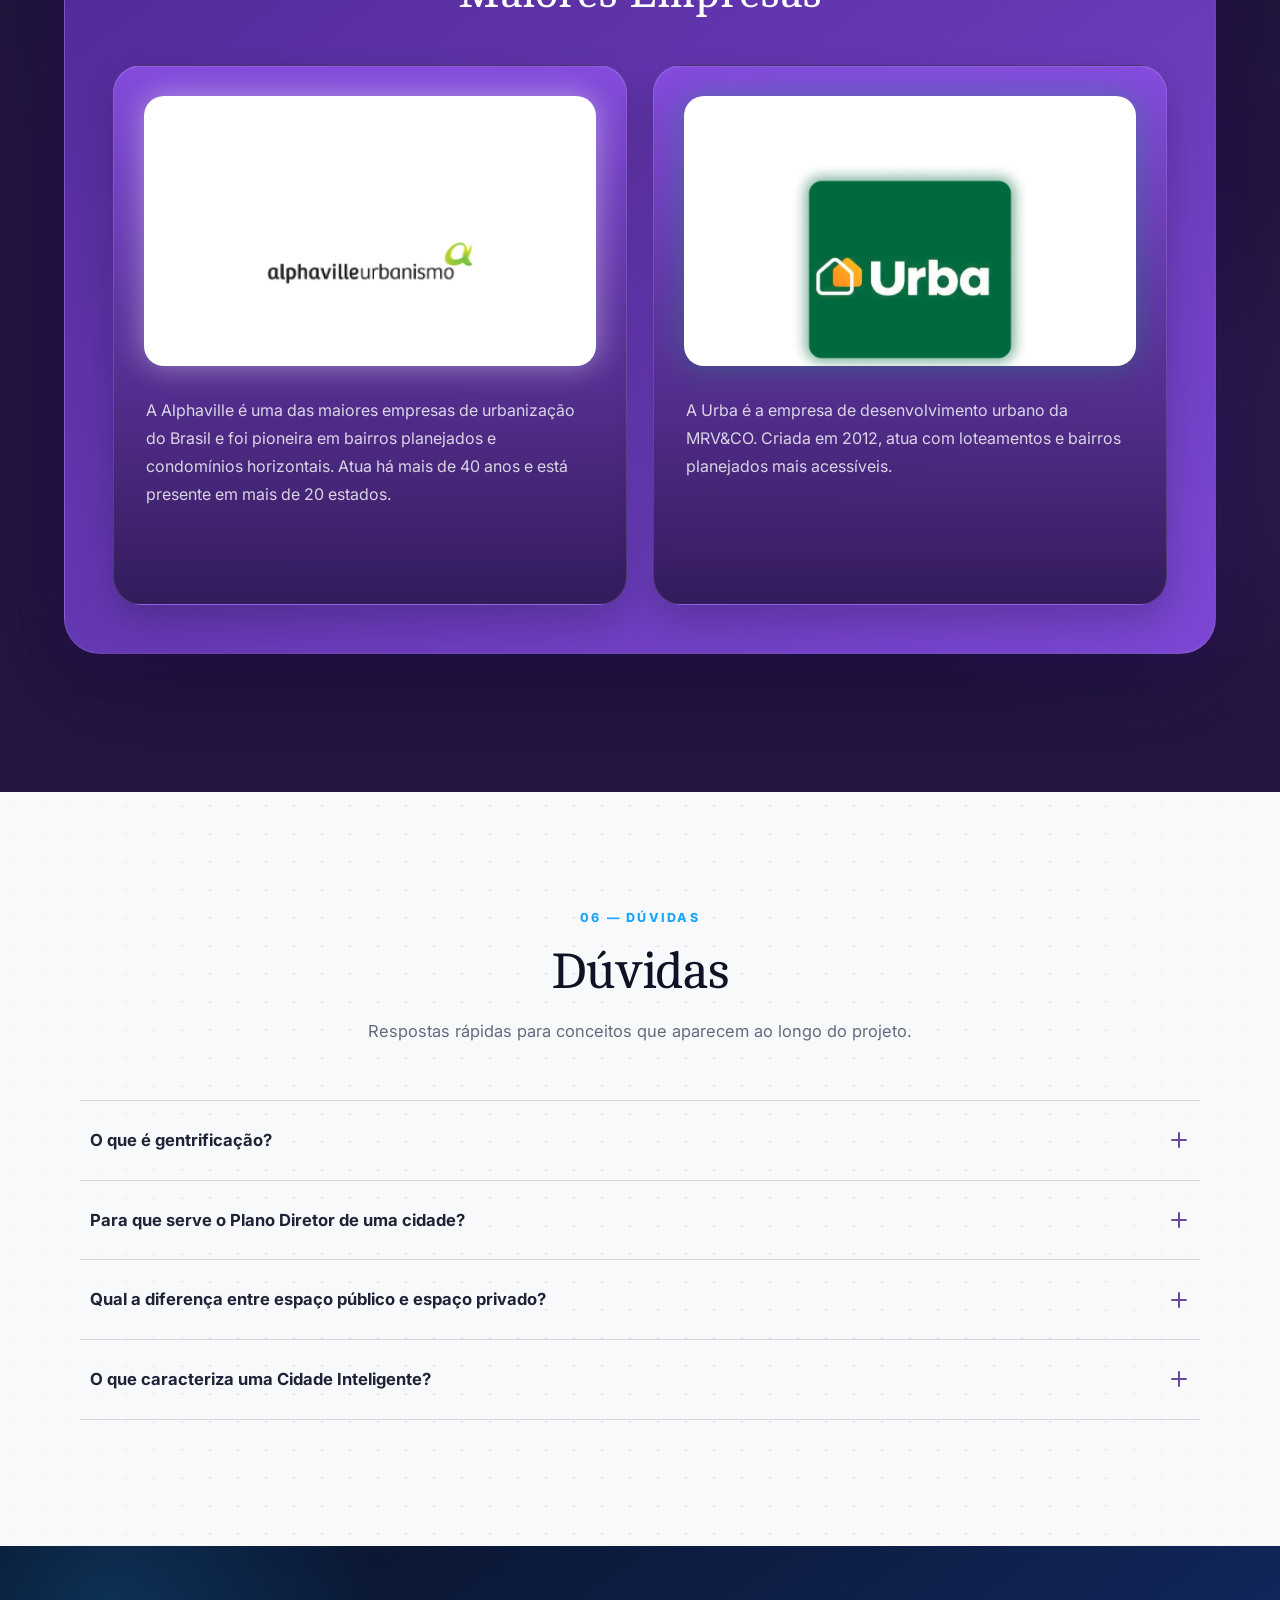
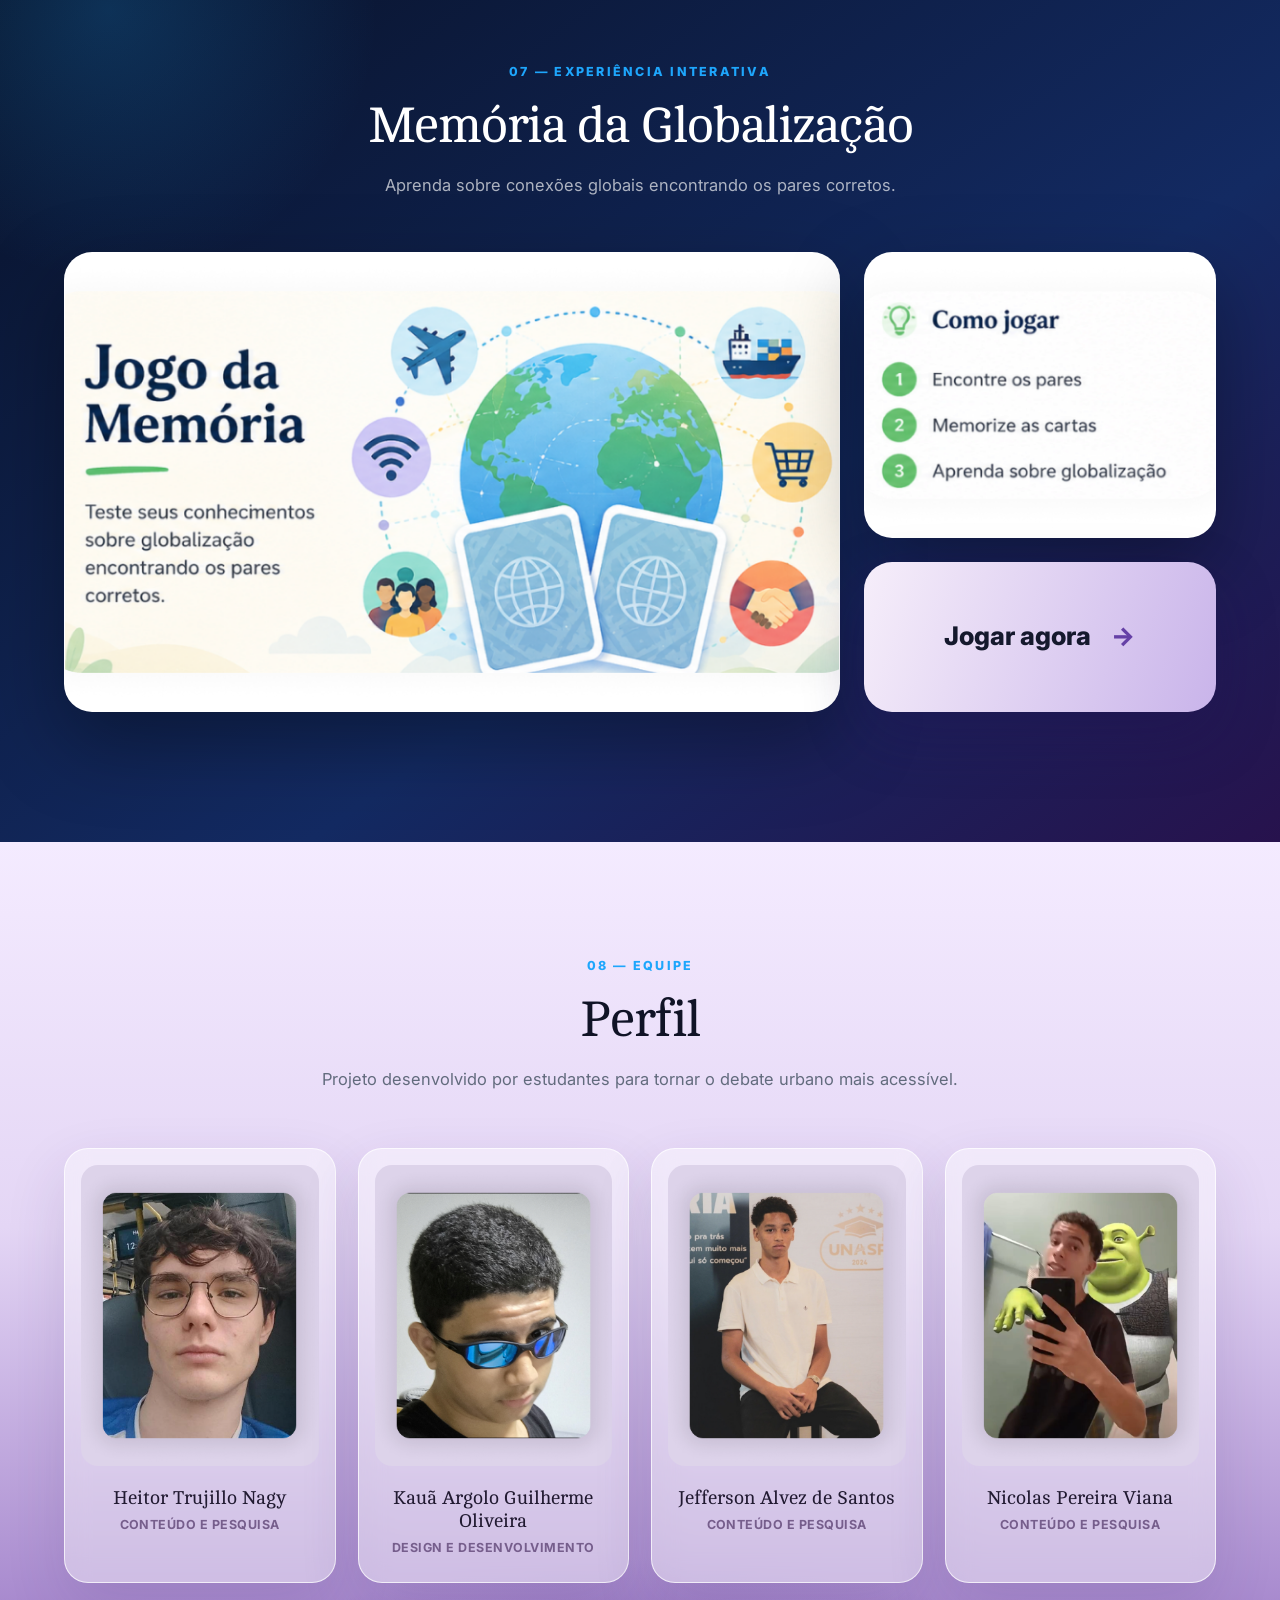
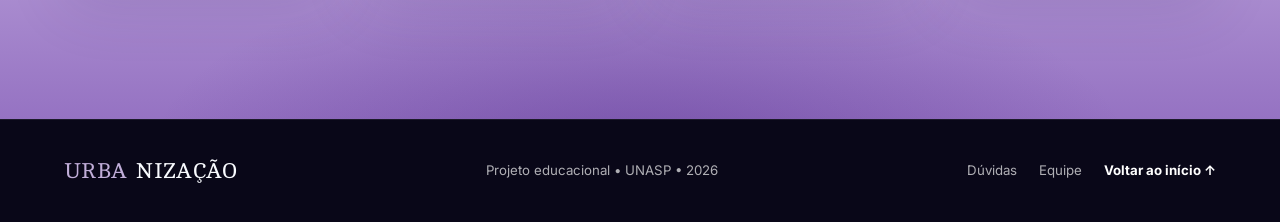
==== commit e674e304: "atualização" ====
--- a/index.html
+++ b/index.html
@@ -1,264 +1,353 @@
-<!DOCTYPE html>
-<html lang="pt-br">
+<!doctype html>
+<html lang="pt-BR">
 <head>
-    <meta charset="UTF-8">
-    <meta name="viewport" content="width=device-width, initial-scale=1.0">
-    <link rel="preconnect" href="https://fonts.googleapis.com">
-    <link rel="preconnect" href="https://fonts.gstatic.com" crossorigin>
-    <link href="https://fonts.googleapis.com/css2?family=Inter:wght@300;400;500;600;700&family=Italiana&display=swap" rel="stylesheet">
-    <link rel="stylesheet" href="https://cdnjs.cloudflare.com/ajax/libs/font-awesome/6.5.0/css/all.min.css">
-    <link rel="stylesheet" href="style.css">
-    <script src="stript.js" defer></script>
-    <title>Urbanização</title>
+  <meta charset="UTF-8">
+  <meta name="viewport" content="width=device-width, initial-scale=1.0">
+  <meta name="theme-color" content="#050a1e">
+  <meta name="description" content="Urbanização: um projeto educacional sobre cidades, mobilidade, habitação e meio ambiente.">
+  <title>Urbanização — Entendendo as cidades</title>
+  <link rel="preconnect" href="https://fonts.googleapis.com">
+  <link rel="preconnect" href="https://fonts.gstatic.com" crossorigin>
+  <link href="https://fonts.googleapis.com/css2?family=Cambo&family=Inter:wght@400;500;600;700;800&family=Kdam+Thmor+Pro&family=Kelly+Slab&display=swap" rel="stylesheet">
+  <link rel="stylesheet" href="styles.css">
+  <script src="script.js" defer></script>
 </head>
-<body>
-    <nav class="menu">
-        <h1><span>URBA</span>NIZAÇÃO</h1>
-        
-        <button class="hamburger" id="hamburger">
-            <i class="fas fa-bars"></i>
-        </button>
-        
-        <ul class="nav-links" id="navLinks">
-            <li><a href="#quem-somos">Cotidiano</a></li>
-            <li><a href="#solucoes">Artigos</a></li>
-            <li><a href="#clientes">Empresas</a></li>
-            <li><a href="#problemas-urbanos">Problemas</a></li>
-            <li><a href="#faq">Duvidas</a></li>
-            <li><a href="#jogo">Jogo</a></li>
-        </ul>   
-    </nav>
-
-    <section class="intro" id="home">
-        <div class="intro-content">
-            <div class="icon-global">
-                <img src="./image/icon-global.png" alt="icon-global">
+<body data-page="home">
+  <a class="skip-link" href="#conteudo">Pular para o conteúdo</a>
+
+  <header class="site-header" id="inicio">
+    <div class="header-inner">
+      <a class="brand" href="#inicio" aria-label="Urbanização — início">
+        <span class="brand-icon"><img src="assets/brand-city.png" alt=""></span>
+        <span><span>URBA</span>NIZAÇÃO</span>
+      </a>
+
+      <button class="menu-toggle" type="button" aria-expanded="false" aria-controls="site-nav">
+        <span></span><span></span><span></span>
+        <span class="sr-only">Abrir menu</span>
+      </button>
+
+      <nav class="site-nav" id="site-nav" aria-label="Navegação principal">
+        <div class="nav-links">
+          <a class="active" data-nav="home" href="#inicio">Início</a>
+          <a data-nav="project" href="#projeto">Projeto</a>
+
+          <div class="topics-nav">
+            <button class="topics-toggle" type="button" aria-expanded="false" aria-controls="topics-menu">
+              Temas <span class="dropdown-chevron" aria-hidden="true"></span>
+            </button>
+            <div class="topics-menu" id="topics-menu">
+              <div class="topics-menu-head">
+                <strong>Explore por tema</strong>
+                <span>Quatro caminhos para entender a vida urbana.</span>
+              </div>
+              <a href="meio-ambiente.html">
+                <span class="nav-topic-icon nav-topic-green"><img src="assets/theme-leaf.png" alt=""></span>
+                <span><strong>Meio Ambiente</strong><small>Ecologia e infraestrutura verde</small></span>
+              </a>
+              <a href="mobilidade.html">
+                <span class="nav-topic-icon nav-topic-blue"><img src="assets/theme-bus.png" alt=""></span>
+                <span><strong>Mobilidade</strong><small>Transporte e conexões urbanas</small></span>
+              </a>
+              <a href="habitacao.html">
+                <span class="nav-topic-icon nav-topic-orange"><img src="assets/theme-house.png" alt=""></span>
+                <span><strong>Habitação</strong><small>Moradia e direito à cidade</small></span>
+              </a>
+              <a href="cidades-inteligentes.html">
+                <span class="nav-topic-icon nav-topic-purple"><img src="assets/brand-city.png" alt=""></span>
+                <span><strong>Desafios urbanos</strong><small>Problemas que pedem cidades inteligentes</small></span>
+              </a>
             </div>
-            <h1>O que é urbanização?</h1>
-            
-            <p class="intro-p">A urbanização é o processo em que a população das cidades cresce em um ritmo muito maior do que a população do campo. </p>
-            <p class="intro-p2">Embora a urbanização traga desenvolvimento econômico e maior acesso a serviços modernos, ela também pode gerar desafios severos, especialmente quando ocorre de forma rápida e sem planejamento.</p>
-            
-        </div>
-        <img class="intro-img" src="./image/cidade-roxa.png" alt="Uma cidade com luz roxa">
-    </section>   
-
-    <section class="quem-somos" id="quem-somos">
-        <div class="icon-chapeu">
-            <img src="./imgpagina2/chapeu-de-graduacao 1.svg" alt="icon-chapeu">
-        </div>
-        <div class="quem-somos-text">
-            <h1>HISTÓRIA DA URBANIZAÇÃO</h1>
-            <h2>A urbanização teve início com a Revolução Agrícola, quando a humanidade deixou de ser nômade para cultivar a terra. Essa mudança permitiu que as pessoas se fixassem em um único lugar, gerando o surgimento das primeiras cidades na antiguidade.</h2>
-            <h2 class="h2-final">O processo se acelerou de forma drástica com a Revolução Industrial no século XVIII. A enorme necessidade de trabalhadores para as fábricas provocou um intenso êxodo rural, esvaziando o campo e transformando definitivamente o mundo em uma sociedade urbana.</h2>
-        </div>
-        <div class="quem-somos-img">
-            <img src="./image/cidade com praia.png" alt="cidade com priaia">
-        </div>
-    </section>
-    
-    <section class="Nossas-soluções" id="solucoes">
-        <div class="solucoes-header">
-            <h1>Urbanização no cotidiano</h1>
-            <p>As três grandes áreas de estudo</p>
-        </div>
-        
-        <div class="solucoes-grid">
-            <a href="./pagina2.html">
-                <button class="solucao-card">
-                    <img src="./image/icon-folha.png" alt="icon-folha">
-                    <h3>Meio Ambiente</h3>
-                    <p>Como as cidades lidam com resíduos, arborização, ilhas de calor e mudanças climáticas.</p>
-                </button>
-            </a>
-                            
-            <div class="solucao-card">
-                <a href="">
-                    <img src="./image/icon-transport.png" alt="icon-transport">
-                    <h3>Mobilidade Urbana</h3>
-                    <p>Entenda como funcionam os Planos Diretores, o zoneamento, a gentrificação e o direito à moradia.</p>
-                </a>
-            </div>
-            
-            <div class="solucao-card">
-                <a href="">
-                    <img src="./image/icon-home.png" alt="InsulinAPP UTI">
-                    <h3>Habitação</h3>
-                    <p>Entenda como funcionam os Planos Diretores, o zoneamento, a gentrificação e o direito à moradia.</p>
-                </a>
-            </div>
-        </div>
-    </section>
-
-    <section class="recursos-essenciais" id="recursos">
-        <h1>Recursos essenciais</h1>
-        <p class="p-intro">Veja o quanto os nossos sistemas podem ajudar a sua equipe</p>
-
-        <div class="carousel">
-            <div class="carousel-inner" id="carouselInner">
-                <!-- Slide 1 -->
-                <div class="carousel-item">
-                    <div class="card">
-                        <div class="icon-box">
-                            <i class="fas fa-bolt"></i>
-                        </div>
-                        <h3>O Processo de Urbanização no Brasil</h3>
-                        <p>Este artigo aborda como ocorreu a urbanização brasileira, especialmente a partir da industrialização no século XX. Analisa o crescimento das cidades, o êxodo rural e os impactos sociais e econômicos desse processo.</p>
-                    </div>
-                </div>
-
-                <!-- Slide 2 -->
-                <div class="carousel-item">
-                    <div class="card">
-                        <div class="icon-box">
-                            <i class="fas fa-shield-alt"></i>
-                        </div>
-                        <h3>Segurança</h3>
-                        <p>Nossas soluções estão disponíveis através de Datacenters seguros e monitorados em território nacional. Rotinas de segurança automatizadas.</p>
-                    </div>
-                </div>
-
-                <!-- Slide 3 -->
-                <div class="carousel-item">
-                    <div class="card">
-                        <div class="icon-box">
-                            <i class="fas fa-sync-alt"></i>
-                        </div>
-                        <h3>Atualização tecnológica</h3>
-                        <p>Sua instituição sempre com a versão mais recente e atualizada. Libere tempo, recursos e profissionais para as atividades-fim da instituição.</p>
-                    </div>
-                </div>
-
-                <!-- Slide 4 -->
-                <div class="carousel-item">
-                    <div class="card">
-                        <div class="icon-box">
-                            <i class="fas fa-globe-americas"></i>
-                        </div>
-                        <h3>Acessibilidade</h3>
-                        <p>O acesso as nossas soluções pode ser realizado de qualquer lugar a qualquer momento, sem a necessidade da instalação de aplicativos nos computadores da instituição.</p>
-                    </div>
-                </div>
-
-                <!-- Slide 5 -->
-                <div class="carousel-item">
-                    <div class="card">
-                        <div class="icon-box">
-                            <i class="fas fa-mobile-alt"></i>
-                        </div>
-                        <h3>Acompanhamento</h3>
-                        <p>Acompanhe as informações de seus pacientes de qualquer lugar, com segurança e praticidade através de smartphones e tablets.</p>
-                    </div>
-                </div>
-            </div>
-        
-            <button class="carousel-btn prev" id="prevBtn">‹</button>
-            <button class="carousel-btn next" id="nextBtn">›</button>
-        
-            <div class="carousel-indicators" id="indicators"></div>
-        </div>
-    </section>
-
-    <section class="quem-utiliza" id="clientes">
-        <h1>Empresas que atuam com Urbanização</h1>
-
-        <div class="clientes">
-            <div class="cliente-card"><img src="./image/alphaville.png" alt="Cliente 1"></div>
-            <div class="cliente-card"><img src="./image/urba.jpg" alt="Cliente 2"></div>
-            <div class="cliente-card"><img src="./image/josan.png" alt="Cliente 3"></div>
-            <div class="cliente-card"><img src="./image/terrapar.png" alt="Cliente 4"></div>
-            <div class="cliente-card"><img src="./image/3 empressas.png" alt="Cliente 5"></div>
-            <div class="cliente-card"><img src="./image/skaf.png" alt="Cliente 6"></div>
-            <div class="cliente-card"><img src="./image/quantum.png" alt="Cliente 7"></div>
-            <div class="cliente-card"><img src="./image/grupo zs.png" alt="Cliente 8"></div>
-            <div class="cliente-card"><img src="./image/glebatec.png" alt="Cliente 9"></div>
-            <div class="cliente-card"><img src="./image/ctz.png" alt="Cliente 10"></div>
-        </div>
-    </section>
-
-    <div class="problemas-urbanos" id="problemas-urbanos">
-        <h2 class="problemas-title">Problemas urbanos</h2>
-
-        <div class="cards-wrapper">
-            <div class="card">
-                <img src="./image/onibus com pessoas.png" alt="Estação de transporte público lotada">
-                <h3>Saturação dos Serviços Públicos:</h3>
-                <p>O aumento repentino da população urbana sobrecarrega a infraestrutura básica da cidade. Isso resulta em hospitais lotados, escolas sem vagas suficientes.</p>
-            </div>
-
-            <div class="card">
-                <img src="./image/todo professoe de geo já passou essa foto.png" alt="Favela vista de cima">
-                <h3>Desigualdade e Favelização:</h3>
-                <p>Quando o crescimento da cidade não é acompanhado pela criação de moradias com preços acessíveis, muitas pessoas de baixa renda são empurradas para áreas periféricas ou de risco.</p>
-            </div>
-        </div>
-
-        <button class="btn-saiba-mais">Saiba Mais</button>
-    </div>    
-
-    <h1 class="titolo-faq" id="faq">Perguntas Frequentes</h1>
-
-    <div class="faq-container">
-        <div class="faq-item">
-            <button class="faq-question">
-                Qual a diferença entre urbanização e crescimento urbano?
-                <i class="fas fa-chevron-down"></i>
-            </button>
-            <div class="faq-answer">
-                <p>Urbanização é a população trocando o campo pela cidade; Crescimento Urbano é a cidade ficando maior.</p>
-            </div>
-        </div>
-
-        <div class="faq-item">
-            <button class="faq-question">
-                O que é gentrificação?
-                <i class="fas fa-chevron-down"></i>
-            </button>
-            <div class="faq-answer">
-                <p>O bairro melhora fisicamente, mas a população original é substituída por moradores de maior poder aquisitivo.</p>
-            </div>
-        </div>
-
-        <div class="faq-item">
-            <button class="faq-question">
-                A urbanização tem volta?
-                <i class="fas fa-chevron-down"></i>
-            </button>
-            <div class="faq-answer">
-                <p>Não dá para acabar com a urbanização, apenas para descentralizar as metrópoles e valorizar o campo com mais serviços, infraestrutura e tecnologia.</p>
-            </div>
-        </div>
+          </div>
+
+          <a data-nav="articles" href="#artigos">Artigos</a>
+          <a data-nav="companies" href="#empresas">Empresas</a>
+        </div>
+        <a class="nav-game" data-nav="game" href="jogo.html">Jogar <span aria-hidden="true">→</span></a>
+      </nav>
     </div>
-
-    <section class="form-section" id="jogo">
-        <div class="form-container">
-            <h1>Jogo</h1>
-            
-            <div class="game-layout">
-                <div class="main-image">
-                    <img src="./image/menu jogo.png" alt="menu do jogo">
-                </div>
-                
-                <div class="side-content">
-                    <div class="controles">
-                        <img src="./image/como jogar.png" alt="Como jogar">
-                    </div>
-                    
-                    <a class="play" href="">
-                        <img src="./image/botao jogar.png" alt="Jogar Agora">
-                    </a>
-                </div>
-            </div>
-        </div>
-    </section>
-
-    <footer class="footer">
-        <div class="footer-content">
-            <p>Heitor Trujillo Nagy</p>
-            <p>Kauã Argolo Guilherme Oliveira</p>
-            <p>Jefferson Alvez de Santos</p>
-            <p>Nicolas Pereira Viana</p>
-        </div>
-    </footer>
+  </header>
+
+  <main id="conteudo">
+    <section class="hero" aria-labelledby="hero-title">
+      <div class="hero-photo" aria-hidden="true">
+        <img src="assets/hero-city.png" alt="">
+      </div>
+      <div class="hero-overlay" aria-hidden="true"></div>
+      <img class="hero-globe" src="assets/globe.png" alt="" aria-hidden="true">
+
+      <div class="hero-content container reveal">
+        <p class="eyebrow">CIDADE • SOCIEDADE • FUTURO</p>
+        <h1 id="hero-title">Entendendo as Cidades:<br><span>O Futuro da Urbanização.</span></h1>
+        <p class="hero-lead">Plataforma digital para a análise e o manejo da infraestrutura em cidades com alto crescimento populacional.</p>
+        <p class="hero-copy">Auxiliamos cidadãos, estudantes e gestores na compreensão de soluções urbanas sustentáveis e personalizadas. Nossos conteúdos são baseados em estudos urbanísticos e evidências científicas.</p>
+        <a class="primary-button" href="#temas">Explorar temas <span aria-hidden="true">→</span></a>
+      </div>
+
+      <a class="scroll-cue" href="#projeto" aria-label="Ir para a próxima seção">
+        <span>Descubra</span>
+        <i aria-hidden="true"></i>
+      </a>
+    </section>
+
+    <section class="about" id="projeto" aria-labelledby="about-title">
+      <div class="about-map" aria-hidden="true"><img src="assets/about-earth.png" alt=""></div>
+      <div class="about-shape about-shape-one" aria-hidden="true"></div>
+      <div class="about-shape about-shape-two" aria-hidden="true"></div>
+      <div class="container about-grid">
+        <div class="about-copy reveal">
+          <p class="section-number">02 — PROJETO</p>
+          <h2 id="about-title">Sobre o Projeto</h2>
+          <p>Somos um portal de divulgação científica e jornalismo urbano. Acreditamos que a cidade pertence a todos e, por isso, traduzimos conceitos complexos de arquitetura, engenharia viária e ecologia em conteúdos acessíveis.</p>
+          <p>Nosso objetivo é democratizar o debate sobre o espaço público, estimulando soluções inteligentes para os desafios habitacionais e climáticos do nosso século.</p>
+          <div class="about-points" aria-label="Pilares do projeto">
+            <span>Informação acessível</span>
+            <span>Fontes confiáveis</span>
+            <span>Análise urbana</span>
+          </div>
+        </div>
+        <div class="about-caption reveal">
+          <span>UM PLANETA</span>
+          <strong>MILHARES DE CIDADES</strong>
+          <p>Cada território cresce de um jeito. Entender essas diferenças é o primeiro passo para planejar melhor.</p>
+        </div>
+      </div>
+    </section>
+
+    <section class="themes section-light" id="temas" aria-labelledby="themes-title">
+      <div class="container">
+        <div class="section-heading centered reveal">
+          <p class="section-number">03 — TEMAS</p>
+          <h2 id="themes-title">Nossos Temas</h2>
+          <p>As quatro grandes áreas de estudo que ajudam a compreender o funcionamento das cidades.</p>
+        </div>
+
+        <div class="theme-grid">
+          <article class="theme-card theme-green reveal">
+            <div class="theme-icon"><img src="assets/theme-leaf.png" alt=""></div>
+            <div class="theme-watermark">AMBIENTE</div>
+            <h3>Meio Ambiente</h3>
+            <p>Como as cidades lidam com resíduos, arborização, ilhas de calor e mudanças climáticas.</p>
+            <a href="meio-ambiente.html">Abrir <span aria-hidden="true">→</span></a>
+          </article>
+
+          <article class="theme-card theme-blue reveal">
+            <div class="theme-icon"><img src="assets/theme-bus.png" alt=""></div>
+            <div class="theme-watermark">MOVIMENTO</div>
+            <h3>Mobilidade Urbana</h3>
+            <p>Transporte público, infraestrutura viária, ciclovias e os desafios do trânsito nas metrópoles.</p>
+            <a href="mobilidade.html">Abrir <span aria-hidden="true">→</span></a>
+          </article>
+
+          <article class="theme-card theme-orange reveal">
+            <div class="theme-icon"><img src="assets/theme-house.png" alt=""></div>
+            <div class="theme-watermark">MORADIA</div>
+            <h3>Habitação</h3>
+            <p>Planos Diretores, zoneamento, gentrificação e o direito à moradia nas áreas urbanas.</p>
+            <a href="habitacao.html">Abrir <span aria-hidden="true">→</span></a>
+          </article>
+
+          <article class="theme-card theme-purple reveal">
+            <div class="theme-icon"><img src="assets/brand-city.png" alt=""></div>
+            <div class="theme-watermark">TECNOLOGIA</div>
+            <h3>Cidades Inteligentes</h3>
+            <p>Tecnologia, dados e infraestrutura conectada para tornar as cidades mais eficientes e humanas.</p>
+            <a href="cidades-inteligentes.html">Abrir <span aria-hidden="true">→</span></a>
+          </article>
+        </div>
+      </div>
+    </section>
+
+    <section class="articles dark-flow" id="artigos" aria-labelledby="articles-title">
+      <div class="container">
+        <div class="section-topline reveal">
+          <div>
+            <p class="section-number">04 — ARTIGOS</p>
+            <h2 id="articles-title">Artigos</h2>
+          </div>
+          <div class="carousel-controls" aria-label="Controles dos artigos">
+            <button class="carousel-button" type="button" data-carousel="prev" aria-label="Artigos anteriores">←</button>
+            <button class="carousel-button" type="button" data-carousel="next" aria-label="Próximos artigos">→</button>
+          </div>
+        </div>
+
+        <div class="article-track" tabindex="0" aria-label="Lista de artigos">
+          <article class="article-card reveal">
+            <div class="article-index">01</div>
+            <div class="article-icon-shell"><img src="assets/article-01.png" alt=""></div>
+            <p class="article-tag">HISTÓRIA URBANA</p>
+            <h3>O Processo de Urbanização no Brasil</h3>
+            <p>Como industrialização, êxodo rural e crescimento populacional transformaram as cidades brasileiras no século XX.</p>
+            <a href="#artigos">Ler artigo <span aria-hidden="true">↗</span></a>
+          </article>
+
+          <article class="article-card reveal">
+            <div class="article-index">02</div>
+            <div class="article-icon-shell"><img src="assets/article-02.png" alt=""></div>
+            <p class="article-tag">MEIO AMBIENTE</p>
+            <h3>Impactos da Urbanização no Meio Ambiente</h3>
+            <p>Expansão urbana, impermeabilização do solo, poluição e ilhas de calor explicadas de forma direta.</p>
+            <a href="#artigos">Ler artigo <span aria-hidden="true">↗</span></a>
+          </article>
+
+          <article class="article-card reveal">
+            <div class="article-index">03</div>
+            <div class="article-icon-shell"><img src="assets/theme-house.png" alt=""></div>
+            <p class="article-tag">SOCIEDADE</p>
+            <h3>Urbanização e Desigualdade Social</h3>
+            <p>Déficit habitacional, segregação socioespacial e o acesso desigual aos serviços públicos.</p>
+            <a href="#artigos">Ler artigo <span aria-hidden="true">↗</span></a>
+          </article>
+
+          <article class="article-card reveal">
+            <div class="article-index">04</div>
+            <div class="article-icon-shell"><img src="assets/theme-bus.png" alt=""></div>
+            <p class="article-tag">MOBILIDADE</p>
+            <h3>Mobilidade Urbana e Crescimento das Cidades</h3>
+            <p>Transporte coletivo, ciclovias e alternativas sustentáveis para melhorar a circulação de pessoas.</p>
+            <a href="#artigos">Ler artigo <span aria-hidden="true">↗</span></a>
+          </article>
+
+          <article class="article-card reveal">
+            <div class="article-index">05</div>
+            <div class="article-icon-shell"><img src="assets/brand-city.png" alt=""></div>
+            <p class="article-tag">TECNOLOGIA</p>
+            <h3>Cidades Inteligentes e Urbanização Sustentável</h3>
+            <p>Como dados e tecnologia podem contribuir para uma cidade eficiente e voltada à qualidade de vida.</p>
+            <a href="#artigos">Ler artigo <span aria-hidden="true">↗</span></a>
+          </article>
+        </div>
+      </div>
+    </section>
+
+    <section class="companies dark-flow" id="empresas" aria-labelledby="companies-title">
+      <div class="container">
+        <div class="section-heading centered inverse reveal">
+          <p class="section-number">05 — EMPRESAS</p>
+          <h2 id="companies-title">Empresas que atuam com Urbanização</h2>
+          <p>Organizações ligadas à construção, mobilidade, planejamento e transformação dos espaços urbanos.</p>
+        </div>
+
+        <div class="logo-grid reveal" aria-label="Logotipos de empresas">
+          <div><img src="assets/logo-01.png" alt="Empresa 1"></div>
+          <div><img src="assets/logo-02.png" alt="Empresa 2"></div>
+          <div><img src="assets/logo-03.png" alt="Empresa 3"></div>
+          <div><img src="assets/logo-04.png" alt="Empresa 4"></div>
+          <div><img src="assets/logo-05.png" alt="Empresa 5"></div>
+          <div><img src="assets/logo-06.png" alt="Empresa 6"></div>
+          <div><img src="assets/logo-07.png" alt="Empresa 7"></div>
+          <div><img src="assets/logo-08.png" alt="Empresa 8"></div>
+          <div><img src="assets/logo-09.png" alt="Empresa 9"></div>
+          <div><img src="assets/logo-10.png" alt="Empresa 10"></div>
+        </div>
+
+        <div class="featured-companies reveal">
+          <h3>Maiores Empresas</h3>
+          <div class="featured-grid">
+            <article class="company-card company-alpha">
+              <div class="company-logo"><img src="assets/alpha.png" alt="Alphaville Urbanismo"></div>
+              <p>A Alphaville é uma das maiores empresas de urbanização do Brasil e foi pioneira em bairros planejados e condomínios horizontais. Atua há mais de 40 anos e está presente em mais de 20 estados.</p>
+            </article>
+            <article class="company-card company-urba">
+              <div class="company-logo"><img src="assets/urba.png" alt="Urba"></div>
+              <p>A Urba é a empresa de desenvolvimento urbano da MRV&amp;CO. Criada em 2012, atua com loteamentos e bairros planejados mais acessíveis.</p>
+            </article>
+          </div>
+        </div>
+      </div>
+    </section>
+
+    <section class="faq section-light" id="duvidas" aria-labelledby="faq-title">
+      <div class="container faq-wrap">
+        <div class="section-heading centered reveal">
+          <p class="section-number">06 — DÚVIDAS</p>
+          <h2 id="faq-title">Dúvidas</h2>
+          <p>Respostas rápidas para conceitos que aparecem ao longo do projeto.</p>
+        </div>
+
+        <div class="faq-list reveal">
+          <article class="faq-item">
+            <h3><button type="button" aria-expanded="false"><span>O que é gentrificação?</span><i aria-hidden="true"></i></button></h3>
+            <div class="faq-answer"><p>É o processo de valorização de uma região que aumenta o custo de vida e pode afastar os moradores que já viviam ali.</p></div>
+          </article>
+          <article class="faq-item">
+            <h3><button type="button" aria-expanded="false"><span>Para que serve o Plano Diretor de uma cidade?</span><i aria-hidden="true"></i></button></h3>
+            <div class="faq-answer"><p>Ele orienta o crescimento urbano e define regras para moradia, transporte, infraestrutura e uso do solo.</p></div>
+          </article>
+          <article class="faq-item">
+            <h3><button type="button" aria-expanded="false"><span>Qual a diferença entre espaço público e espaço privado?</span><i aria-hidden="true"></i></button></h3>
+            <div class="faq-answer"><p>O espaço público é destinado ao uso coletivo; o privado pertence a pessoas ou organizações e tem acesso definido por seus responsáveis.</p></div>
+          </article>
+          <article class="faq-item">
+            <h3><button type="button" aria-expanded="false"><span>O que caracteriza uma Cidade Inteligente?</span><i aria-hidden="true"></i></button></h3>
+            <div class="faq-answer"><p>É uma cidade que usa planejamento, tecnologia e dados para melhorar serviços, sustentabilidade e qualidade de vida.</p></div>
+          </article>
+        </div>
+      </div>
+    </section>
+
+    <section class="game-section" id="jogo" aria-labelledby="game-title">
+      <div class="container">
+        <div class="game-heading reveal">
+          <p class="section-number">07 — EXPERIÊNCIA INTERATIVA</p>
+          <h2 id="game-title">Memória da Globalização</h2>
+          <p>Aprenda sobre conexões globais encontrando os pares corretos.</p>
+        </div>
+
+        <div class="game-showcase reveal">
+          <div class="game-main"><img src="assets/game-main.png" alt="Jogo da Memória sobre globalização"></div>
+          <div class="game-side">
+            <div><img src="assets/game-side-top.png" alt="Cartas e temas do jogo"></div>
+            <a class="game-cta" href="jogo.html">Jogar agora <span aria-hidden="true">→</span></a>
+          </div>
+        </div>
+      </div>
+    </section>
+
+    <section class="team" id="equipe" aria-labelledby="team-title">
+      <div class="container">
+        <div class="section-heading centered reveal">
+          <p class="section-number">08 — EQUIPE</p>
+          <h2 id="team-title">Perfil</h2>
+          <p>Projeto desenvolvido por estudantes para tornar o debate urbano mais acessível.</p>
+        </div>
+
+        <div class="team-grid">
+          <article class="member reveal">
+            <div class="member-photo"><img src="assets/team-heitor.png" alt="Heitor Trujillo Nagy"></div>
+            <h3>Heitor Trujillo Nagy</h3>
+            <p>Conteúdo e pesquisa</p>
+          </article>
+          <article class="member reveal">
+            <div class="member-photo"><img src="assets/team-kaua.png" alt="Kauã Argolo Guilherme Oliveira"></div>
+            <h3>Kauã Argolo Guilherme Oliveira</h3>
+            <p>Design e desenvolvimento</p>
+          </article>
+          <article class="member reveal">
+            <div class="member-photo"><img src="assets/team-jefferson.png" alt="Jefferson Alvez de Santos"></div>
+            <h3>Jefferson Alvez de Santos</h3>
+            <p>Conteúdo e pesquisa</p>
+          </article>
+          <article class="member reveal">
+            <div class="member-photo"><img src="assets/team-nicolas.png" alt="Nicolas Pereira Viana"></div>
+            <h3>Nicolas Pereira Viana</h3>
+            <p>Conteúdo e pesquisa</p>
+          </article>
+        </div>
+      </div>
+    </section>
+  </main>
+
+  <footer class="site-footer">
+    <div class="container footer-inner">
+      <a class="brand" href="#inicio"><span>URBA</span>NIZAÇÃO</a>
+      <p>Projeto educacional • UNASP • 2026</p>
+      <nav class="footer-links" aria-label="Links complementares">
+        <a href="#duvidas">Dúvidas</a>
+        <a href="#equipe">Equipe</a>
+        <a href="#inicio">Voltar ao início ↑</a>
+      </nav>
+    </div>
+  </footer>
 </body>
-</html>+</html>
--- a/styles.css
+++ b/styles.css
@@ -0,0 +1,3040 @@
+:root {
+  --ink: #050a1e;
+  --navy: #0f1932;
+  --navy-soft: #151f3c;
+  --purple-deep: #251541;
+  --purple: #7b47d4;
+  --purple-bright: #8b62e8;
+  --lavender: #c1aed9;
+  --blue: #1ea6fc;
+  --paper: #f8f9fb;
+  --text: #101326;
+  --muted: #626b7d;
+  --white: #f9fbff;
+  --border: rgba(255, 255, 255, 0.13);
+  --container: min(86vw, 1480px);
+  --header-height: 82px;
+  --serif: "Cambo", Georgia, serif;
+  --sans: "Inter", system-ui, -apple-system, BlinkMacSystemFont, "Segoe UI", sans-serif;
+  --display: "Kelly Slab", var(--serif);
+  --ease: cubic-bezier(.2, .8, .2, 1);
+}
+
+* {
+  box-sizing: border-box;
+}
+
+html {
+  scroll-behavior: smooth;
+  scroll-padding-top: var(--header-height);
+}
+
+body {
+  margin: 0;
+  color: var(--text);
+  background: var(--paper);
+  font-family: var(--sans);
+  font-size: 16px;
+  line-height: 1.6;
+  overflow-x: hidden;
+  text-rendering: optimizeLegibility;
+  -webkit-font-smoothing: antialiased;
+}
+
+body.menu-open {
+  overflow: hidden;
+}
+
+img {
+  display: block;
+  max-width: 100%;
+}
+
+a {
+  color: inherit;
+  text-decoration: none;
+}
+
+button,
+a {
+  -webkit-tap-highlight-color: transparent;
+}
+
+button {
+  font: inherit;
+}
+
+.container {
+  width: var(--container);
+  margin-inline: auto;
+}
+
+.sr-only {
+  position: absolute;
+  width: 1px;
+  height: 1px;
+  padding: 0;
+  margin: -1px;
+  overflow: hidden;
+  clip: rect(0, 0, 0, 0);
+  white-space: nowrap;
+  border: 0;
+}
+
+.skip-link {
+  position: fixed;
+  z-index: 9999;
+  top: 12px;
+  left: 12px;
+  padding: 10px 16px;
+  color: var(--ink);
+  background: #fff;
+  border-radius: 8px;
+  transform: translateY(-150%);
+  transition: transform .2s ease;
+}
+
+.skip-link:focus {
+  transform: translateY(0);
+}
+
+:focus-visible {
+  outline: 3px solid var(--blue);
+  outline-offset: 4px;
+}
+
+/* Header */
+
+.site-header {
+  position: fixed;
+  z-index: 1000;
+  inset: 0 0 auto;
+  height: var(--header-height);
+  color: var(--white);
+  background: linear-gradient(180deg, rgba(5, 10, 30, .88), rgba(5, 10, 30, .56));
+  border-bottom: 1px solid rgba(255, 255, 255, .075);
+  backdrop-filter: blur(20px) saturate(135%);
+  -webkit-backdrop-filter: blur(20px) saturate(135%);
+  transition: background .3s ease, box-shadow .3s ease;
+}
+
+.site-header.scrolled {
+  background: rgba(5, 10, 30, .965);
+  box-shadow: 0 16px 44px rgba(0, 0, 0, .3);
+}
+
+.header-inner {
+  width: min(92vw, 1540px);
+  height: 100%;
+  margin-inline: auto;
+  display: flex;
+  align-items: center;
+  justify-content: space-between;
+  gap: 28px;
+}
+
+.brand {
+  display: inline-flex;
+  align-items: center;
+  gap: 9px;
+  flex: none;
+  color: var(--white);
+  font-family: var(--serif);
+  font-size: clamp(1.25rem, 1.55vw, 1.65rem);
+  line-height: 1;
+  letter-spacing: .015em;
+}
+
+.brand > span:last-child > span,
+.site-footer .brand > span {
+  color: var(--lavender);
+}
+
+.brand-icon {
+  display: grid;
+  width: 34px;
+  height: 34px;
+  place-items: center;
+}
+
+.brand-icon img {
+  width: 100%;
+  height: 100%;
+  object-fit: contain;
+}
+
+.site-nav {
+  display: flex;
+  align-items: center;
+  justify-content: flex-end;
+  gap: 12px;
+}
+
+.nav-links {
+  display: flex;
+  align-items: center;
+  gap: 3px;
+  padding: 5px;
+  background: rgba(255, 255, 255, .055);
+  border: 1px solid rgba(255, 255, 255, .095);
+  border-radius: 999px;
+  box-shadow: inset 0 1px 0 rgba(255, 255, 255, .035);
+}
+
+.nav-links > a,
+.topics-toggle {
+  position: relative;
+  min-height: 42px;
+  padding: 0 17px;
+  display: inline-flex;
+  align-items: center;
+  justify-content: center;
+  color: rgba(249, 251, 255, .72);
+  background: transparent;
+  border: 0;
+  border-radius: 999px;
+  font-family: var(--sans);
+  font-size: .82rem;
+  font-weight: 600;
+  white-space: nowrap;
+  cursor: pointer;
+  transition: color .2s ease, background .2s ease, transform .2s ease;
+}
+
+.nav-links > a:hover,
+.nav-links > a.active,
+.topics-toggle:hover,
+.topics-toggle.active,
+.topics-nav.open .topics-toggle {
+  color: #fff;
+  background: rgba(255, 255, 255, .095);
+}
+
+.topics-nav {
+  position: relative;
+}
+
+.topics-toggle {
+  gap: 9px;
+}
+
+.dropdown-chevron {
+  width: 7px;
+  height: 7px;
+  border-right: 1.5px solid currentColor;
+  border-bottom: 1.5px solid currentColor;
+  transform: translateY(-2px) rotate(45deg);
+  transition: transform .22s ease;
+}
+
+.topics-nav.open .dropdown-chevron {
+  transform: translateY(2px) rotate(225deg);
+}
+
+.topics-menu {
+  position: absolute;
+  top: calc(100% + 15px);
+  left: 50%;
+  width: min(620px, 74vw);
+  padding: 14px;
+  display: grid;
+  grid-template-columns: repeat(2, minmax(0, 1fr));
+  gap: 7px;
+  color: var(--white);
+  background: rgba(9, 15, 38, .985);
+  border: 1px solid rgba(255, 255, 255, .12);
+  border-radius: 22px;
+  box-shadow: 0 30px 75px rgba(0, 0, 0, .42);
+  opacity: 0;
+  visibility: hidden;
+  pointer-events: none;
+  transform: translate(-50%, -8px);
+  transition: opacity .2s ease, visibility .2s ease, transform .25s var(--ease);
+}
+
+.topics-nav.open .topics-menu {
+  opacity: 1;
+  visibility: visible;
+  pointer-events: auto;
+  transform: translate(-50%, 0);
+}
+
+.topics-menu-head {
+  grid-column: 1 / -1;
+  padding: 8px 10px 13px;
+  border-bottom: 1px solid rgba(255, 255, 255, .08);
+}
+
+.topics-menu-head strong,
+.topics-menu-head span {
+  display: block;
+}
+
+.topics-menu-head strong {
+  font-size: .78rem;
+  letter-spacing: .08em;
+  text-transform: uppercase;
+}
+
+.topics-menu-head span {
+  margin-top: 2px;
+  color: rgba(255, 255, 255, .48);
+  font-size: .75rem;
+}
+
+.topics-menu > a {
+  padding: 11px;
+  display: grid;
+  grid-template-columns: 42px 1fr;
+  gap: 11px;
+  align-items: center;
+  border-radius: 15px;
+  transition: background .2s ease, transform .2s ease;
+}
+
+.topics-menu > a:hover,
+.topics-menu > a:focus-visible,
+.topics-menu > a[aria-current="page"] {
+  background: rgba(255, 255, 255, .065);
+  transform: translateY(-1px);
+}
+
+.topics-menu > a > span:last-child,
+.topics-menu strong,
+.topics-menu small {
+  min-width: 0;
+  display: block;
+}
+
+.topics-menu strong {
+  color: #fff;
+  font-size: .82rem;
+  line-height: 1.3;
+}
+
+.topics-menu small {
+  margin-top: 2px;
+  overflow: hidden;
+  color: rgba(255, 255, 255, .48);
+  font-size: .69rem;
+  line-height: 1.35;
+  text-overflow: ellipsis;
+  white-space: nowrap;
+}
+
+.nav-topic-icon {
+  width: 42px;
+  height: 42px;
+  display: grid;
+  place-items: center;
+  background: rgba(255, 255, 255, .07);
+  border: 1px solid rgba(255, 255, 255, .08);
+  border-radius: 12px;
+}
+
+.nav-topic-icon img {
+  width: 25px;
+  height: 25px;
+  object-fit: contain;
+}
+
+.nav-topic-green { background: rgba(84, 167, 100, .12); }
+.nav-topic-blue { background: rgba(69, 118, 212, .14); }
+.nav-topic-orange { background: rgba(226, 159, 72, .14); }
+.nav-topic-purple { background: rgba(143, 104, 207, .16); }
+
+.nav-game {
+  min-height: 50px;
+  padding: 0 21px;
+  display: inline-flex;
+  align-items: center;
+  justify-content: center;
+  gap: 12px;
+  color: #fff;
+  background: linear-gradient(105deg, #187ec5, var(--blue));
+  border: 1px solid rgba(255, 255, 255, .18);
+  border-radius: 999px;
+  box-shadow: 0 9px 26px rgba(30, 166, 252, .2);
+  font-size: .82rem;
+  font-weight: 800;
+  transition: transform .22s var(--ease), box-shadow .22s ease;
+}
+
+.nav-game:hover,
+.nav-game.active {
+  transform: translateY(-2px);
+  box-shadow: 0 13px 32px rgba(30, 166, 252, .3);
+}
+
+.nav-game span {
+  font-size: 1rem;
+}
+
+.menu-toggle {
+  display: none;
+  width: 46px;
+  height: 46px;
+  padding: 11px;
+  color: #fff;
+  background: rgba(255, 255, 255, .06);
+  border: 1px solid rgba(255, 255, 255, .12);
+  border-radius: 12px;
+  cursor: pointer;
+}
+
+.menu-toggle > span:not(.sr-only) {
+  display: block;
+  width: 100%;
+  height: 2px;
+  margin: 5px 0;
+  background: currentColor;
+  border-radius: 99px;
+  transition: transform .25s ease, opacity .2s ease;
+}
+
+.menu-open .menu-toggle > span:nth-child(1) {
+  transform: translateY(7px) rotate(45deg);
+}
+
+.menu-open .menu-toggle > span:nth-child(2) {
+  opacity: 0;
+}
+
+.menu-open .menu-toggle > span:nth-child(3) {
+  transform: translateY(-7px) rotate(-45deg);
+}
+
+/* Hero */
+
+.hero {
+  position: relative;
+  min-height: 100svh;
+  isolation: isolate;
+  display: grid;
+  align-items: center;
+  overflow: hidden;
+  color: #fff;
+  background: var(--ink);
+}
+
+.hero::after {
+  content: "";
+  position: absolute;
+  z-index: -1;
+  inset: auto 0 0;
+  height: 30%;
+  background: linear-gradient(0deg, var(--ink), transparent);
+  pointer-events: none;
+}
+
+.hero-photo {
+  position: absolute;
+  z-index: -4;
+  inset: 0 0 0 43%;
+  overflow: hidden;
+}
+
+.hero-photo::before {
+  content: "";
+  position: absolute;
+  z-index: 1;
+  inset: 0;
+  background: linear-gradient(90deg, var(--ink) 0%, rgba(5, 10, 30, .75) 16%, transparent 55%);
+}
+
+.hero-photo img {
+  width: 100%;
+  height: 100%;
+  object-fit: cover;
+  object-position: 50% 46%;
+  filter: saturate(1.08) contrast(1.04);
+  transform: scale(1.025);
+  animation: cityDrift 16s ease-in-out infinite alternate;
+}
+
+.hero-overlay {
+  position: absolute;
+  z-index: -3;
+  inset: 0;
+  background:
+    radial-gradient(circle at 77% 45%, rgba(74, 79, 255, .12), transparent 29%),
+    linear-gradient(90deg, var(--ink) 0 46%, rgba(5, 10, 30, .45) 68%, rgba(33, 58, 158, .15));
+}
+
+.hero-globe {
+  position: absolute;
+  z-index: -2;
+  left: max(-4vw, -60px);
+  top: 50%;
+  width: min(45vw, 770px);
+  opacity: .11;
+  transform: translateY(-47%);
+  filter: saturate(.8) brightness(1.4);
+  pointer-events: none;
+}
+
+.hero-content {
+  position: relative;
+  padding-top: calc(var(--header-height) + 74px);
+  padding-bottom: 120px;
+}
+
+.hero-content > * {
+  max-width: min(46vw, 760px);
+}
+
+.eyebrow,
+.section-number {
+  margin: 0 0 20px;
+  color: var(--blue);
+  font-size: .78rem;
+  font-weight: 800;
+  line-height: 1.3;
+  letter-spacing: .18em;
+}
+
+.hero h1 {
+  margin: 0;
+  font-family: var(--serif);
+  font-size: clamp(3.1rem, 4.8vw, 6.2rem);
+  font-weight: 400;
+  line-height: .98;
+  letter-spacing: -.035em;
+  text-wrap: balance;
+}
+
+.hero h1 span {
+  color: var(--lavender);
+  text-shadow: 0 0 44px rgba(193, 174, 217, .13);
+}
+
+.hero-lead {
+  margin: 34px 0 0;
+  color: #eef2ff;
+  font-size: clamp(1rem, 1.15vw, 1.22rem);
+  font-weight: 700;
+  line-height: 1.55;
+}
+
+.hero-copy {
+  margin: 16px 0 0;
+  color: rgba(229, 234, 250, .72);
+  font-size: .98rem;
+  line-height: 1.75;
+}
+
+.primary-button {
+  width: fit-content;
+  min-width: 215px;
+  margin-top: 34px;
+  padding: 16px 22px;
+  display: inline-flex;
+  align-items: center;
+  justify-content: center;
+  gap: 16px;
+  color: #fff;
+  background: linear-gradient(105deg, #087ecb, var(--blue));
+  border: 1px solid rgba(255, 255, 255, .2);
+  border-radius: 14px;
+  box-shadow: 0 14px 35px rgba(30, 166, 252, .22), 0 0 0 1px rgba(30, 166, 252, .12);
+  font-weight: 800;
+  transition: transform .25s var(--ease), box-shadow .25s ease;
+}
+
+.primary-button span {
+  font-size: 1.2em;
+  transition: transform .25s var(--ease);
+}
+
+.primary-button:hover {
+  transform: translateY(-3px);
+  box-shadow: 0 18px 46px rgba(30, 166, 252, .34), 0 0 0 1px rgba(30, 166, 252, .2);
+}
+
+.primary-button:hover span {
+  transform: translateX(4px);
+}
+
+.scroll-cue {
+  position: absolute;
+  z-index: 4;
+  right: 3.5vw;
+  bottom: 42px;
+  display: flex;
+  align-items: center;
+  gap: 12px;
+  color: rgba(255, 255, 255, .65);
+  font-size: .74rem;
+  font-weight: 700;
+  letter-spacing: .14em;
+  text-transform: uppercase;
+}
+
+.scroll-cue i {
+  position: relative;
+  display: block;
+  width: 2px;
+  height: 46px;
+  overflow: hidden;
+  background: rgba(255, 255, 255, .2);
+}
+
+.scroll-cue i::after {
+  content: "";
+  position: absolute;
+  inset: -55% 0 auto;
+  height: 55%;
+  background: var(--blue);
+  animation: scrollLine 2s ease-in-out infinite;
+}
+
+/* Shared headings */
+
+.section-heading {
+  max-width: 760px;
+  margin-bottom: 54px;
+}
+
+.section-heading.centered {
+  margin-inline: auto;
+  text-align: center;
+}
+
+.section-heading h2,
+.section-topline h2,
+.game-heading h2 {
+  margin: 0;
+  font-family: var(--serif);
+  font-size: clamp(2.6rem, 4vw, 5.2rem);
+  font-weight: 400;
+  line-height: 1;
+  letter-spacing: -.025em;
+}
+
+.section-heading > p:last-child,
+.game-heading > p:last-child {
+  margin: 20px auto 0;
+  color: var(--muted);
+  font-size: 1.03rem;
+  line-height: 1.75;
+}
+
+.section-heading.inverse h2,
+.section-heading.inverse > p:last-child {
+  color: #fff;
+}
+
+.section-heading.inverse > p:last-child {
+  opacity: .68;
+}
+
+.section-light {
+  position: relative;
+  background: var(--paper);
+}
+
+.section-light::before {
+  content: "";
+  position: absolute;
+  inset: 0;
+  pointer-events: none;
+  background-image: radial-gradient(rgba(44, 42, 80, .09) .75px, transparent .75px);
+  background-size: 28px 28px;
+  mask-image: linear-gradient(90deg, transparent, #000 16%, #000 84%, transparent);
+}
+
+/* About */
+
+.about {
+  position: relative;
+  min-height: 820px;
+  display: grid;
+  align-items: center;
+  overflow: hidden;
+  isolation: isolate;
+  color: #fff;
+  background: #263b9e;
+}
+
+.about-map {
+  position: absolute;
+  z-index: -4;
+  inset: 0;
+}
+
+.about-map::after {
+  content: "";
+  position: absolute;
+  inset: 0;
+  background: linear-gradient(90deg, rgba(31, 50, 145, .98) 0 36%, rgba(31, 50, 145, .72) 53%, rgba(5, 10, 30, .08));
+}
+
+.about-map img {
+  width: 100%;
+  height: 100%;
+  object-fit: cover;
+  object-position: center 48%;
+  filter: saturate(.75) contrast(1.05) brightness(.88);
+}
+
+.about-shape {
+  position: absolute;
+  z-index: -2;
+  pointer-events: none;
+}
+
+.about-shape-one {
+  left: -12%;
+  bottom: -34%;
+  width: 76%;
+  height: 84%;
+  background: rgba(75, 92, 210, .74);
+  clip-path: polygon(0 20%, 62% 0, 100% 55%, 55% 100%, 0 73%);
+}
+
+.about-shape-two {
+  left: 30%;
+  top: -20%;
+  width: 56%;
+  height: 102%;
+  background: rgba(63, 77, 180, .28);
+  clip-path: polygon(40% 0, 100% 25%, 80% 100%, 0 70%);
+}
+
+.about-grid {
+  position: relative;
+  display: grid;
+  grid-template-columns: minmax(0, .82fr) minmax(420px, 1.18fr);
+  gap: 9vw;
+  align-items: center;
+  padding-block: 125px;
+}
+
+.about-copy {
+  max-width: 610px;
+}
+
+.about-copy h2 {
+  margin: 0 0 30px;
+  font-family: var(--serif);
+  font-size: clamp(3rem, 4vw, 5.3rem);
+  font-weight: 400;
+  line-height: 1;
+}
+
+.about-copy > p:not(.section-number) {
+  margin: 0 0 18px;
+  color: rgba(255, 255, 255, .86);
+  font-size: 1.04rem;
+  line-height: 1.86;
+}
+
+.about-points {
+  margin-top: 36px;
+  display: flex;
+  flex-wrap: wrap;
+  gap: 10px;
+}
+
+.about-points span {
+  padding: 9px 13px;
+  color: #fff;
+  background: rgba(255, 255, 255, .09);
+  border: 1px solid rgba(255, 255, 255, .16);
+  border-radius: 999px;
+  font-size: .78rem;
+  font-weight: 700;
+}
+
+.about-caption {
+  align-self: end;
+  justify-self: end;
+  max-width: 390px;
+  margin-bottom: 20px;
+  padding: 24px 26px;
+  color: #fff;
+  background: rgba(5, 10, 30, .48);
+  border: 1px solid rgba(255, 255, 255, .15);
+  border-radius: 18px;
+  backdrop-filter: blur(14px);
+}
+
+.about-caption span {
+  display: block;
+  color: var(--blue);
+  font-size: .73rem;
+  font-weight: 800;
+  letter-spacing: .18em;
+}
+
+.about-caption strong {
+  display: block;
+  margin-top: 4px;
+  font-family: var(--display);
+  font-size: 1.35rem;
+  font-weight: 400;
+}
+
+.about-caption p {
+  margin: 10px 0 0;
+  color: rgba(255, 255, 255, .7);
+  font-size: .84rem;
+  line-height: 1.65;
+}
+
+/* Themes */
+
+.themes {
+  padding: 112px 0 128px;
+}
+
+.theme-grid {
+  display: grid;
+  grid-template-columns: repeat(4, minmax(0, 1fr));
+  gap: 22px;
+}
+
+.theme-card {
+  --theme: #54a764;
+  --theme-soft: #e7f3e9;
+  position: relative;
+  min-height: 465px;
+  padding: 32px 28px 28px;
+  overflow: hidden;
+  display: flex;
+  flex-direction: column;
+  background: #fff;
+  border: 1px solid rgba(17, 22, 48, .1);
+  border-radius: 24px;
+  box-shadow: 0 20px 55px rgba(25, 31, 74, .09);
+  transition: transform .35s var(--ease), box-shadow .35s ease, border-color .35s ease;
+}
+
+.theme-card::before {
+  content: "";
+  position: absolute;
+  inset: 0 0 auto;
+  height: 5px;
+  background: var(--theme);
+  transform: scaleX(.35);
+  transform-origin: left;
+  transition: transform .35s var(--ease);
+}
+
+.theme-card::after {
+  content: "";
+  position: absolute;
+  right: -95px;
+  top: 96px;
+  width: 210px;
+  height: 210px;
+  background: var(--theme-soft);
+  border-radius: 50%;
+  opacity: .58;
+}
+
+.theme-card:hover {
+  border-color: color-mix(in srgb, var(--theme) 40%, transparent);
+  box-shadow: 0 30px 75px rgba(25, 31, 74, .15);
+  transform: translateY(-9px);
+}
+
+.theme-card:hover::before {
+  transform: scaleX(1);
+}
+
+.theme-blue {
+  --theme: #4576d4;
+  --theme-soft: #e5ecf9;
+}
+
+.theme-orange {
+  --theme: #e29f48;
+  --theme-soft: #fbf1e4;
+}
+
+.theme-purple {
+  --theme: #8f68cf;
+  --theme-soft: #eee8f8;
+}
+
+.theme-icon {
+  position: relative;
+  z-index: 2;
+  width: 72px;
+  height: 72px;
+  display: grid;
+  place-items: center;
+  background: var(--theme-soft);
+  border-radius: 50%;
+}
+
+.theme-icon img {
+  width: 42px;
+  height: 42px;
+  object-fit: contain;
+}
+
+.theme-watermark {
+  position: relative;
+  z-index: 2;
+  margin-top: 44px;
+  color: var(--theme);
+  font-size: .69rem;
+  font-weight: 800;
+  letter-spacing: .17em;
+}
+
+.theme-card h3 {
+  position: relative;
+  z-index: 2;
+  min-height: 2.3em;
+  margin: 7px 0 14px;
+  color: #25243b;
+  font-family: var(--display);
+  font-size: clamp(1.55rem, 1.7vw, 2.15rem);
+  font-weight: 400;
+  line-height: 1.15;
+}
+
+.theme-card p {
+  position: relative;
+  z-index: 2;
+  margin: 0 0 26px;
+  color: #626576;
+  line-height: 1.7;
+}
+
+.theme-card a {
+  position: relative;
+  z-index: 2;
+  width: fit-content;
+  margin-top: auto;
+  padding: 10px 14px;
+  display: inline-flex;
+  align-items: center;
+  gap: 18px;
+  color: var(--theme);
+  background: var(--theme-soft);
+  border-radius: 999px;
+  font-family: "Kdam Thmor Pro", var(--sans);
+  font-size: .78rem;
+  text-transform: uppercase;
+  transition: gap .25s var(--ease), transform .25s ease;
+}
+
+.theme-card a:hover {
+  gap: 25px;
+  transform: translateX(2px);
+}
+
+/* Articles */
+
+.dark-flow {
+  color: #fff;
+  background: var(--navy);
+}
+
+.articles {
+  position: relative;
+  padding: 116px 0 126px;
+  overflow: hidden;
+  isolation: isolate;
+}
+
+.articles::before {
+  content: "";
+  position: absolute;
+  z-index: -1;
+  inset: -40% -20%;
+  background:
+    radial-gradient(circle at 25% 45%, rgba(79, 76, 205, .19), transparent 23%),
+    radial-gradient(circle at 80% 22%, rgba(30, 166, 252, .09), transparent 22%);
+}
+
+.section-topline {
+  margin-bottom: 46px;
+  display: flex;
+  align-items: end;
+  justify-content: space-between;
+  gap: 24px;
+}
+
+.section-topline .section-number {
+  margin-bottom: 14px;
+}
+
+.carousel-controls {
+  display: flex;
+  gap: 10px;
+}
+
+.carousel-button {
+  width: 50px;
+  height: 50px;
+  color: #fff;
+  background: rgba(255, 255, 255, .06);
+  border: 1px solid var(--border);
+  border-radius: 50%;
+  cursor: pointer;
+  transition: background .2s ease, transform .2s ease, border-color .2s ease;
+}
+
+.carousel-button:hover {
+  background: rgba(139, 98, 232, .24);
+  border-color: rgba(139, 98, 232, .7);
+  transform: translateY(-2px);
+}
+
+.article-track {
+  width: 100%;
+  display: grid;
+  grid-auto-flow: column;
+  grid-auto-columns: calc((100% - 48px) / 3);
+  gap: 24px;
+  overflow-x: auto;
+  overscroll-behavior-inline: contain;
+  scroll-snap-type: inline mandatory;
+  scrollbar-width: none;
+}
+
+.article-track::-webkit-scrollbar {
+  display: none;
+}
+
+.article-card {
+  position: relative;
+  min-width: 0;
+  min-height: 510px;
+  padding: 34px;
+  overflow: hidden;
+  display: flex;
+  flex-direction: column;
+  background: linear-gradient(145deg, rgba(40, 52, 89, .9), rgba(12, 18, 42, .88));
+  border: 1px solid rgba(255, 255, 255, .1);
+  border-radius: 24px;
+  box-shadow: 0 24px 80px rgba(0, 0, 0, .22);
+  scroll-snap-align: start;
+  transition: transform .35s var(--ease), border-color .35s ease;
+}
+
+.article-card:hover {
+  border-color: rgba(139, 98, 232, .6);
+  transform: translateY(-6px);
+}
+
+.article-index {
+  position: absolute;
+  right: 22px;
+  top: -26px;
+  color: rgba(255, 255, 255, .04);
+  font-family: var(--serif);
+  font-size: 9rem;
+  line-height: 1;
+}
+
+.article-icon-shell {
+  position: relative;
+  width: 74px;
+  height: 74px;
+  display: grid;
+  place-items: center;
+  color: #d8c9ff;
+  background: linear-gradient(145deg, rgba(139, 98, 232, .25), rgba(79, 56, 145, .14));
+  border: 1px solid rgba(171, 139, 255, .28);
+  border-radius: 22px;
+  box-shadow: inset 0 1px 0 rgba(255, 255, 255, .08);
+}
+
+.article-icon-shell img {
+  width: 42px;
+  height: 42px;
+  object-fit: contain;
+  filter: brightness(0) invert(1);
+  opacity: .9;
+}
+
+.article-tag {
+  margin: 34px 0 9px;
+  color: #9c82ed;
+  font-size: .72rem;
+  font-weight: 800;
+  letter-spacing: .15em;
+}
+
+.article-card h3 {
+  position: relative;
+  min-height: 3.24em;
+  max-width: 95%;
+  margin: 0 0 18px;
+  font-family: var(--serif);
+  font-size: clamp(1.8rem, 2.2vw, 2.6rem);
+  font-weight: 400;
+  line-height: 1.08;
+}
+
+.article-card > p:not(.article-tag) {
+  position: relative;
+  margin: 0 0 30px;
+  color: rgba(255, 255, 255, .62);
+  line-height: 1.75;
+}
+
+.article-card > a {
+  position: relative;
+  width: fit-content;
+  margin-top: auto;
+  display: inline-flex;
+  gap: 10px;
+  color: #fff;
+  font-weight: 700;
+}
+
+.article-card > a span {
+  color: var(--blue);
+}
+
+/* Companies */
+
+.companies {
+  position: relative;
+  padding: 112px 0 138px;
+  overflow: hidden;
+  background: linear-gradient(180deg, var(--navy), var(--purple-deep) 64%);
+}
+
+.companies::after {
+  content: "";
+  position: absolute;
+  right: -12vw;
+  bottom: 2%;
+  width: 48vw;
+  aspect-ratio: 1;
+  background: radial-gradient(circle, rgba(139, 98, 232, .12), transparent 66%);
+  pointer-events: none;
+}
+
+.logo-grid {
+  max-width: 1210px;
+  margin: 0 auto 92px;
+  display: grid;
+  grid-template-columns: repeat(5, minmax(0, 1fr));
+  gap: 18px;
+}
+
+.logo-grid > div {
+  aspect-ratio: 208 / 186;
+  display: grid;
+  place-items: center;
+  overflow: hidden;
+  background: #fff;
+  border: 1px solid rgba(255, 255, 255, .12);
+  border-radius: 20px;
+  box-shadow: 0 16px 45px rgba(0, 0, 0, .14);
+  transition: transform .3s var(--ease), background .3s ease;
+}
+
+.logo-grid > div:hover {
+  background: #fff;
+  transform: translateY(-5px);
+}
+
+.logo-grid img {
+  width: 100%;
+  height: 100%;
+  object-fit: cover;
+}
+
+.featured-companies {
+  position: relative;
+  z-index: 2;
+  max-width: 1250px;
+  margin-inline: auto;
+  padding: 48px;
+  background: linear-gradient(145deg, #512a95, #7b47d4);
+  border: 1px solid rgba(255, 255, 255, .13);
+  border-radius: 36px;
+  box-shadow: 0 30px 100px rgba(11, 0, 40, .4), 0 0 45px rgba(78, 19, 160, .25);
+}
+
+.featured-companies > h3 {
+  margin: 0 0 36px;
+  text-align: center;
+  font-family: var(--serif);
+  font-size: clamp(2.3rem, 3.4vw, 4.25rem);
+  font-weight: 400;
+}
+
+.featured-grid {
+  display: grid;
+  grid-template-columns: repeat(2, minmax(0, 1fr));
+  gap: 26px;
+}
+
+.company-card {
+  min-height: 540px;
+  padding: 30px;
+  display: flex;
+  flex-direction: column;
+  background: linear-gradient(180deg, rgba(134, 77, 223, .95), rgba(50, 27, 89, .98));
+  border: 1px solid rgba(255, 255, 255, .12);
+  border-radius: 28px;
+  box-shadow: inset 0 1px 0 rgba(255, 255, 255, .08), 0 16px 38px rgba(0, 0, 0, .2);
+}
+
+.company-logo {
+  height: 270px;
+  padding: 28px;
+  display: grid;
+  place-items: center;
+  overflow: hidden;
+  background: #fff;
+  border-radius: 20px;
+}
+
+.company-logo img {
+  width: min(82%, 390px);
+  height: min(82%, 215px);
+  object-fit: contain;
+}
+
+.company-alpha .company-logo {
+  box-shadow: 0 0 30px rgba(255, 255, 255, .42);
+}
+
+.company-urba .company-logo {
+  box-shadow: 0 0 30px rgba(0, 181, 105, .32);
+}
+
+.company-card p {
+  margin: 30px 2px 0;
+  color: rgba(255, 255, 255, .8);
+  font-size: 1rem;
+  line-height: 1.75;
+}
+
+/* FAQ */
+
+.faq {
+  padding: 118px 0 126px;
+}
+
+.faq-wrap {
+  max-width: 1120px;
+}
+
+.faq-list {
+  border-top: 1px solid rgba(17, 22, 48, .15);
+}
+
+.faq-item {
+  border-bottom: 1px solid rgba(17, 22, 48, .15);
+}
+
+.faq-item h3 {
+  margin: 0;
+}
+
+.faq-item button {
+  width: 100%;
+  padding: 26px 10px;
+  display: flex;
+  align-items: center;
+  justify-content: space-between;
+  gap: 30px;
+  color: #202238;
+  background: transparent;
+  border: 0;
+  cursor: pointer;
+  text-align: left;
+  font-size: clamp(1rem, 1.3vw, 1.25rem);
+  font-weight: 700;
+}
+
+.faq-item button i {
+  position: relative;
+  width: 22px;
+  height: 22px;
+  flex: none;
+}
+
+.faq-item button i::before,
+.faq-item button i::after {
+  content: "";
+  position: absolute;
+  top: 50%;
+  left: 50%;
+  width: 16px;
+  height: 2px;
+  background: #674aa0;
+  border-radius: 2px;
+  transform: translate(-50%, -50%);
+  transition: transform .25s ease;
+}
+
+.faq-item button i::after {
+  transform: translate(-50%, -50%) rotate(90deg);
+}
+
+.faq-item button[aria-expanded="true"] i::after {
+  transform: translate(-50%, -50%) rotate(0deg);
+}
+
+.faq-answer {
+  display: grid;
+  grid-template-rows: 0fr;
+  transition: grid-template-rows .35s var(--ease);
+}
+
+.faq-answer p {
+  min-height: 0;
+  margin: 0;
+  padding: 0 56px 0 10px;
+  overflow: hidden;
+  color: var(--muted);
+  line-height: 1.8;
+  transition: padding .35s var(--ease);
+}
+
+.faq-item.open .faq-answer {
+  grid-template-rows: 1fr;
+}
+
+.faq-item.open .faq-answer p {
+  padding-bottom: 27px;
+}
+
+/* Game */
+
+.game-section {
+  position: relative;
+  padding: 118px 0 130px;
+  overflow: hidden;
+  color: #fff;
+  background: linear-gradient(145deg, #081126, #132a62 62%, #27124d);
+}
+
+.game-section::before {
+  content: "";
+  position: absolute;
+  left: -14vw;
+  top: -25%;
+  width: 45vw;
+  aspect-ratio: 1;
+  background: radial-gradient(circle, rgba(30, 166, 252, .2), transparent 66%);
+}
+
+.game-heading {
+  position: relative;
+  max-width: 720px;
+  margin: 0 auto 52px;
+  text-align: center;
+}
+
+.game-heading > p:last-child {
+  color: rgba(255, 255, 255, .66);
+}
+
+.game-showcase {
+  position: relative;
+  display: grid;
+  grid-template-columns: minmax(0, 2.2fr) minmax(260px, 1fr);
+  gap: 24px;
+}
+
+.game-main,
+.game-side > div {
+  overflow: hidden;
+  background: #fff;
+  border: 1px solid rgba(255, 255, 255, .22);
+  border-radius: 28px;
+  box-shadow: 0 30px 80px rgba(0, 0, 0, .34);
+}
+
+.game-main img,
+.game-side img {
+  width: 100%;
+  height: 100%;
+  object-fit: cover;
+}
+
+.game-main {
+  min-height: 460px;
+}
+
+.game-side {
+  display: grid;
+  grid-template-rows: 1fr auto;
+  gap: 24px;
+}
+
+.game-side > div {
+  min-height: 275px;
+}
+
+.game-cta {
+  min-height: 150px;
+  padding: 28px;
+  display: flex;
+  align-items: center;
+  justify-content: center;
+  gap: 20px;
+  color: #15192d;
+  background: linear-gradient(110deg, #f6eefa, #c9b4ea);
+  border-radius: 28px;
+  font-size: clamp(1.35rem, 2vw, 2rem);
+  font-weight: 800;
+  box-shadow: 0 24px 60px rgba(34, 15, 77, .3);
+  transition: transform .3s var(--ease), box-shadow .3s ease;
+}
+
+.game-cta:hover {
+  transform: translateY(-5px);
+  box-shadow: 0 30px 76px rgba(34, 15, 77, .43);
+}
+
+.game-cta span {
+  color: #6540a6;
+}
+
+/* Team */
+
+.team {
+  position: relative;
+  padding: 116px 0 136px;
+  overflow: hidden;
+  background: linear-gradient(180deg, #f4ebff, #e4d6f5 44%, #6b3da7 130%);
+}
+
+.team::after {
+  content: "";
+  position: absolute;
+  left: 50%;
+  bottom: -250px;
+  width: 80vw;
+  height: 420px;
+  background: radial-gradient(ellipse, rgba(67, 27, 128, .35), transparent 68%);
+  transform: translateX(-50%);
+}
+
+.team-grid {
+  position: relative;
+  z-index: 1;
+  display: grid;
+  grid-template-columns: repeat(4, minmax(0, 1fr));
+  gap: 22px;
+}
+
+.member {
+  padding: 16px 16px 24px;
+  text-align: center;
+  background: rgba(255, 255, 255, .42);
+  border: 1px solid rgba(255, 255, 255, .72);
+  border-radius: 24px;
+  box-shadow: 0 24px 60px rgba(67, 39, 105, .14);
+  backdrop-filter: blur(12px);
+  transition: transform .35s var(--ease), box-shadow .35s ease;
+}
+
+.member:hover {
+  transform: translateY(-8px);
+  box-shadow: 0 34px 78px rgba(67, 39, 105, .22);
+}
+
+.member-photo {
+  aspect-ratio: .79;
+  overflow: hidden;
+  background: #ddd3ea;
+  border-radius: 17px;
+}
+
+.member-photo img {
+  width: 100%;
+  height: 100%;
+  object-fit: cover;
+}
+
+.member h3 {
+  margin: 21px 0 5px;
+  color: #211a31;
+  font-family: var(--serif);
+  font-size: clamp(1.15rem, 1.5vw, 1.55rem);
+  font-weight: 400;
+  line-height: 1.2;
+}
+
+.member p {
+  margin: 0;
+  color: #765e8c;
+  font-size: .78rem;
+  font-weight: 700;
+  letter-spacing: .04em;
+  text-transform: uppercase;
+}
+
+/* Footer */
+
+.site-footer {
+  padding: 40px 0;
+  color: rgba(255, 255, 255, .68);
+  background: #090718;
+  border-top: 1px solid rgba(255, 255, 255, .08);
+}
+
+.footer-inner {
+  display: flex;
+  align-items: center;
+  justify-content: space-between;
+  gap: 30px;
+}
+
+.footer-links {
+  display: flex;
+  align-items: center;
+  gap: 22px;
+}
+
+.site-footer .brand {
+  font-size: 1.4rem;
+}
+
+.site-footer p,
+.site-footer a {
+  margin: 0;
+  font-size: .83rem;
+}
+
+.site-footer .footer-links a:last-child {
+  color: #fff;
+  font-weight: 700;
+}
+
+/* Internal topic pages */
+
+.inner-page {
+  color: var(--text);
+  background: var(--paper);
+}
+
+.topic-green { --topic: #69c477; --topic-rgb: 105, 196, 119; }
+.topic-blue { --topic: #62a3ff; --topic-rgb: 98, 163, 255; }
+.topic-orange { --topic: #f1b45f; --topic-rgb: 241, 180, 95; }
+.topic-purple { --topic: #b596ef; --topic-rgb: 181, 150, 239; }
+
+.topic-hero {
+  position: relative;
+  min-height: 700px;
+  display: grid;
+  align-items: end;
+  overflow: hidden;
+  isolation: isolate;
+  color: #fff;
+  background: var(--ink);
+}
+
+.topic-hero::after {
+  content: "";
+  position: absolute;
+  z-index: -1;
+  inset: auto 0 0;
+  height: 35%;
+  background: linear-gradient(0deg, var(--ink), transparent);
+}
+
+.topic-hero-image,
+.topic-hero-shade {
+  position: absolute;
+  inset: 0;
+}
+
+.topic-hero-image {
+  z-index: -4;
+}
+
+.topic-hero-image img {
+  width: 100%;
+  height: 100%;
+  object-fit: cover;
+  object-position: center;
+  filter: saturate(.92) contrast(1.05) brightness(.8);
+}
+
+.topic-hero-shade {
+  z-index: -2;
+  background:
+    linear-gradient(90deg, rgba(5, 10, 30, .97) 0 26%, rgba(5, 10, 30, .68) 54%, rgba(5, 10, 30, .24)),
+    linear-gradient(0deg, rgba(5, 10, 30, .8), transparent 68%);
+}
+
+.topic-hero-content {
+  position: relative;
+  padding-top: calc(var(--header-height) + 100px);
+  padding-bottom: 105px;
+}
+
+.topic-hero-content > * {
+  max-width: 760px;
+}
+
+.back-link {
+  width: fit-content;
+  margin-bottom: 62px;
+  padding: 9px 13px;
+  display: inline-flex;
+  align-items: center;
+  color: rgba(255, 255, 255, .75);
+  background: rgba(255, 255, 255, .06);
+  border: 1px solid rgba(255, 255, 255, .11);
+  border-radius: 999px;
+  font-size: .76rem;
+  font-weight: 700;
+  transition: color .2s ease, background .2s ease;
+}
+
+.back-link:hover {
+  color: #fff;
+  background: rgba(255, 255, 255, .11);
+}
+
+.topic-hero .section-number,
+.topic-summary .section-number {
+  color: var(--topic);
+}
+
+.topic-hero h1,
+.game-page-copy h1 {
+  margin: 0;
+  font-family: var(--serif);
+  font-size: clamp(4.2rem, 7vw, 8rem);
+  font-weight: 400;
+  line-height: .92;
+  letter-spacing: -.04em;
+}
+
+.topic-hero h1 span {
+  color: var(--topic);
+}
+
+.topic-hero-content > p:last-child {
+  max-width: 620px;
+  margin: 28px 0 0;
+  color: rgba(255, 255, 255, .72);
+  font-size: clamp(1rem, 1.15vw, 1.2rem);
+  line-height: 1.75;
+}
+
+.topic-intro,
+.story-section,
+.challenge-section,
+.references {
+  padding: 120px 0 132px;
+}
+
+.intro-grid {
+  display: grid;
+  grid-template-columns: minmax(0, .92fr) minmax(0, 1.08fr);
+  gap: clamp(55px, 7vw, 110px);
+  align-items: center;
+}
+
+.intro-media {
+  position: relative;
+  aspect-ratio: 1.05;
+  overflow: hidden;
+  border-radius: 30px;
+  box-shadow: 0 34px 80px rgba(26, 39, 68, .18);
+}
+
+.intro-media::after {
+  content: "";
+  position: absolute;
+  inset: 18px;
+  border: 1px solid rgba(255, 255, 255, .38);
+  border-radius: 20px;
+  pointer-events: none;
+}
+
+.intro-media img {
+  width: 100%;
+  height: 100%;
+  object-fit: cover;
+}
+
+.intro-copy h2 {
+  margin: 0 0 25px;
+  font-family: var(--serif);
+  font-size: clamp(3rem, 4.6vw, 5.5rem);
+  font-weight: 400;
+  line-height: .98;
+  letter-spacing: -.03em;
+}
+
+.intro-copy > p:not(.section-number) {
+  max-width: 660px;
+  margin: 0;
+  color: var(--muted);
+  font-size: 1.04rem;
+  line-height: 1.85;
+}
+
+.practice-list {
+  margin-top: 38px;
+  border-top: 1px solid rgba(17, 22, 48, .13);
+}
+
+.practice-list article {
+  padding: 19px 0;
+  display: grid;
+  grid-template-columns: 42px 1fr;
+  gap: 17px;
+  border-bottom: 1px solid rgba(17, 22, 48, .13);
+}
+
+.practice-list article > span {
+  color: #54a764;
+  font-size: .7rem;
+  font-weight: 800;
+  letter-spacing: .1em;
+}
+
+.practice-list h3,
+.practice-list p {
+  margin: 0;
+}
+
+.practice-list h3 {
+  color: #272a3f;
+  font-size: 1rem;
+}
+
+.practice-list p {
+  margin-top: 5px;
+  color: var(--muted);
+  font-size: .88rem;
+  line-height: 1.6;
+}
+
+.initiative-section {
+  position: relative;
+  padding: 116px 0 130px;
+  overflow: hidden;
+  color: #fff;
+  background:
+    radial-gradient(circle at 85% 20%, rgba(105, 196, 119, .12), transparent 28%),
+    linear-gradient(145deg, #081626, #0d2a29 72%, #10243a);
+}
+
+.initiative-grid {
+  display: grid;
+  grid-template-columns: repeat(3, minmax(0, 1fr));
+  gap: 22px;
+}
+
+.initiative-card {
+  min-height: 430px;
+  padding: 24px 24px 30px;
+  background: rgba(255, 255, 255, .055);
+  border: 1px solid rgba(255, 255, 255, .11);
+  border-radius: 26px;
+  box-shadow: 0 24px 65px rgba(0, 0, 0, .2);
+}
+
+.initiative-logo {
+  height: 190px;
+  margin-bottom: 28px;
+  display: grid;
+  place-items: center;
+  overflow: hidden;
+  background: #fff;
+  border-radius: 18px;
+}
+
+.initiative-logo img {
+  width: 100%;
+  height: 100%;
+  object-fit: cover;
+}
+
+.initiative-card > span {
+  color: #7bd689;
+  font-size: .67rem;
+  font-weight: 800;
+  letter-spacing: .15em;
+}
+
+.initiative-card h3 {
+  margin: 5px 0 9px;
+  font-family: var(--serif);
+  font-size: 2rem;
+  font-weight: 400;
+}
+
+.initiative-card p {
+  margin: 0;
+  color: rgba(255, 255, 255, .63);
+  line-height: 1.72;
+}
+
+.book-grid {
+  max-width: 1120px;
+  margin-inline: auto;
+  display: grid;
+  grid-template-columns: repeat(3, minmax(0, 1fr));
+  gap: 24px;
+}
+
+.book-card {
+  min-width: 0;
+  padding: 28px;
+  display: grid;
+  grid-template-columns: minmax(0, .8fr) minmax(0, 1.2fr);
+  gap: 22px;
+  align-items: end;
+  background: #fff;
+  border: 1px solid rgba(17, 22, 48, .1);
+  border-radius: 24px;
+  box-shadow: 0 22px 55px rgba(25, 31, 74, .09);
+}
+
+.book-card img {
+  width: 100%;
+  max-height: 245px;
+  object-fit: contain;
+  filter: drop-shadow(0 13px 17px rgba(0, 0, 0, .18));
+}
+
+.book-card span {
+  color: #54a764;
+  font-size: .7rem;
+  font-weight: 800;
+  letter-spacing: .12em;
+}
+
+.book-card h3 {
+  margin: 7px 0 5px;
+  font-family: var(--serif);
+  font-size: 1.42rem;
+  font-weight: 400;
+  line-height: 1.15;
+}
+
+.book-card p {
+  margin: 0;
+  color: var(--muted);
+  font-size: .82rem;
+}
+
+.story-section > .container > .section-heading,
+.challenge-section > .container > .section-heading {
+  max-width: 840px;
+}
+
+.story-list {
+  display: grid;
+  gap: 28px;
+}
+
+.story-row {
+  min-height: 470px;
+  display: grid;
+  grid-template-columns: minmax(0, 1fr) minmax(0, 1fr);
+  overflow: hidden;
+  background: #fff;
+  border: 1px solid rgba(17, 22, 48, .1);
+  border-radius: 28px;
+  box-shadow: 0 25px 66px rgba(25, 31, 74, .1);
+}
+
+.story-row-reverse .story-media {
+  order: 2;
+}
+
+.story-media {
+  min-height: 420px;
+  overflow: hidden;
+}
+
+.story-media img {
+  width: 100%;
+  height: 100%;
+  object-fit: cover;
+}
+
+.story-copy {
+  position: relative;
+  padding: clamp(42px, 5vw, 78px);
+  align-self: center;
+}
+
+.story-copy > span {
+  position: absolute;
+  top: 8px;
+  right: 28px;
+  color: rgba(25, 31, 74, .045);
+  font-family: var(--serif);
+  font-size: 8rem;
+  line-height: 1;
+}
+
+.story-kicker {
+  margin: 0 0 10px;
+  color: #557bc4;
+  font-size: .7rem;
+  font-weight: 800;
+  letter-spacing: .14em;
+}
+
+.story-copy h3 {
+  position: relative;
+  margin: 0 0 18px;
+  font-family: var(--serif);
+  font-size: clamp(2rem, 3vw, 3.5rem);
+  font-weight: 400;
+  line-height: 1.04;
+}
+
+.story-copy > p:last-child {
+  position: relative;
+  margin: 0;
+  color: var(--muted);
+  line-height: 1.82;
+}
+
+.topic-summary {
+  --topic: #62a3ff;
+  position: relative;
+  padding: 105px 0;
+  overflow: hidden;
+  color: #fff;
+  background: linear-gradient(135deg, #081126, #132d65);
+}
+
+.topic-summary::after {
+  content: "";
+  position: absolute;
+  right: -12vw;
+  top: -65%;
+  width: 48vw;
+  aspect-ratio: 1;
+  background: radial-gradient(circle, rgba(var(--topic-rgb), .19), transparent 68%);
+}
+
+.topic-summary-orange { --topic: #f1b45f; --topic-rgb: 241, 180, 95; background: linear-gradient(135deg, #171126, #5a381a); }
+.topic-summary-blue { --topic: #62a3ff; --topic-rgb: 98, 163, 255; }
+.topic-summary-purple { --topic: #b596ef; --topic-rgb: 181, 150, 239; background: linear-gradient(135deg, #081126, #311c59); }
+
+.summary-grid {
+  position: relative;
+  z-index: 1;
+  display: grid;
+  grid-template-columns: 180px minmax(0, 1fr) auto;
+  gap: 45px;
+  align-items: center;
+}
+
+.summary-grid .section-number {
+  margin: 0;
+}
+
+.summary-grid blockquote {
+  max-width: 850px;
+  margin: 0;
+  font-family: var(--serif);
+  font-size: clamp(2rem, 3.4vw, 4rem);
+  line-height: 1.08;
+}
+
+.summary-grid .primary-button {
+  margin: 0;
+}
+
+.topic-next {
+  padding: 65px 0;
+  color: #fff;
+  background: #080b1b;
+  border-top: 1px solid rgba(255, 255, 255, .08);
+}
+
+.topic-next .container {
+  display: flex;
+  align-items: center;
+  justify-content: space-between;
+  gap: 40px;
+}
+
+.topic-next .container > span {
+  color: rgba(255, 255, 255, .42);
+  font-size: .72rem;
+  font-weight: 800;
+  letter-spacing: .15em;
+  text-transform: uppercase;
+}
+
+.topic-next a {
+  display: flex;
+  align-items: center;
+  gap: 24px;
+  font-family: var(--serif);
+  font-size: clamp(1.8rem, 3vw, 3.5rem);
+  transition: color .2s ease;
+}
+
+.topic-next a:hover {
+  color: var(--lavender);
+}
+
+.topic-next strong {
+  color: var(--blue);
+  font-family: var(--sans);
+  font-weight: 400;
+}
+
+.challenge-hero {
+  min-height: 740px;
+}
+
+.challenge-collage {
+  position: absolute;
+  z-index: -4;
+  inset: 105px 3vw 35px 45%;
+  display: grid;
+  grid-template-columns: repeat(2, minmax(0, 1fr));
+  gap: 13px;
+  transform: rotate(-2deg) scale(1.04);
+}
+
+.challenge-collage img {
+  width: 100%;
+  height: 100%;
+  min-height: 0;
+  object-fit: cover;
+  border-radius: 17px;
+  filter: saturate(.88) brightness(.72);
+}
+
+.challenge-grid {
+  display: grid;
+  grid-template-columns: repeat(2, minmax(0, 1fr));
+  gap: 24px;
+}
+
+.challenge-card {
+  min-width: 0;
+  overflow: hidden;
+  background: #fff;
+  border: 1px solid rgba(17, 22, 48, .1);
+  border-radius: 26px;
+  box-shadow: 0 24px 65px rgba(25, 31, 74, .1);
+}
+
+.challenge-image {
+  position: relative;
+  aspect-ratio: 1.65;
+  overflow: hidden;
+}
+
+.challenge-image::after {
+  content: "";
+  position: absolute;
+  inset: 55% 0 0;
+  background: linear-gradient(0deg, rgba(5, 10, 30, .62), transparent);
+}
+
+.challenge-image img {
+  width: 100%;
+  height: 100%;
+  object-fit: cover;
+  transition: transform .55s var(--ease);
+}
+
+.challenge-card:hover .challenge-image img {
+  transform: scale(1.04);
+}
+
+.challenge-image span {
+  position: absolute;
+  z-index: 2;
+  right: 21px;
+  bottom: 12px;
+  color: #fff;
+  font-family: var(--serif);
+  font-size: 3rem;
+}
+
+.challenge-card > div:last-child {
+  padding: 32px 34px 35px;
+}
+
+.challenge-card h3 {
+  margin: 0 0 13px;
+  font-family: var(--serif);
+  font-size: clamp(1.8rem, 2.6vw, 3rem);
+  font-weight: 400;
+  line-height: 1.05;
+}
+
+.challenge-card > div:last-child > p:not(.story-kicker) {
+  margin: 0 0 24px;
+  color: var(--muted);
+  line-height: 1.72;
+}
+
+.challenge-card a {
+  color: #7854bd;
+  font-size: .85rem;
+  font-weight: 800;
+}
+
+/* Game page */
+
+.game-page-hero {
+  min-height: 760px;
+  padding: calc(var(--header-height) + 95px) 0 100px;
+  display: grid;
+  align-items: center;
+  overflow: hidden;
+  color: #fff;
+  background:
+    radial-gradient(circle at 76% 22%, rgba(30, 166, 252, .18), transparent 26%),
+    radial-gradient(circle at 22% 82%, rgba(139, 98, 232, .22), transparent 28%),
+    linear-gradient(145deg, #050a1e, #13295e 64%, #2a1550);
+}
+
+.game-page-grid {
+  display: grid;
+  grid-template-columns: minmax(0, .82fr) minmax(460px, 1.18fr);
+  gap: clamp(50px, 7vw, 110px);
+  align-items: center;
+}
+
+.game-page-copy .back-link {
+  margin-bottom: 55px;
+}
+
+.game-page-copy h1 span {
+  display: block;
+  color: var(--lavender);
+}
+
+.game-page-copy > p:not(.section-number) {
+  max-width: 570px;
+  margin: 28px 0 0;
+  color: rgba(255, 255, 255, .68);
+  font-size: 1.05rem;
+  line-height: 1.78;
+}
+
+.game-page-preview {
+  position: relative;
+  overflow: hidden;
+  border: 1px solid rgba(255, 255, 255, .18);
+  border-radius: 28px;
+  box-shadow: 0 40px 95px rgba(0, 0, 0, .38), 0 0 45px rgba(30, 166, 252, .1);
+  transform: perspective(1400px) rotateY(-5deg) rotateX(2deg);
+}
+
+.game-page-preview img {
+  width: 100%;
+}
+
+.memory-section {
+  padding: 115px 0 135px;
+  color: #fff;
+  background: #0c142b;
+}
+
+.memory-wrap {
+  max-width: 1260px;
+}
+
+.memory-head {
+  margin-bottom: 45px;
+  display: flex;
+  align-items: end;
+  justify-content: space-between;
+  gap: 35px;
+}
+
+.memory-head h2 {
+  margin: 0;
+  font-family: var(--serif);
+  font-size: clamp(2.8rem, 4.5vw, 5.2rem);
+  font-weight: 400;
+  line-height: 1;
+}
+
+.memory-head > div:first-child > p:last-child {
+  max-width: 620px;
+  margin: 16px 0 0;
+  color: rgba(255, 255, 255, .57);
+}
+
+.memory-actions {
+  display: flex;
+  align-items: center;
+  gap: 16px;
+}
+
+.memory-actions p {
+  margin: 0;
+  color: var(--lavender);
+  font-size: .8rem;
+  font-weight: 800;
+}
+
+.memory-actions button {
+  padding: 11px 16px;
+  color: #fff;
+  background: rgba(255, 255, 255, .07);
+  border: 1px solid rgba(255, 255, 255, .12);
+  border-radius: 999px;
+  cursor: pointer;
+}
+
+.memory-grid {
+  display: grid;
+  grid-template-columns: repeat(4, minmax(0, 1fr));
+  gap: 16px;
+}
+
+.memory-card {
+  position: relative;
+  aspect-ratio: .88;
+  padding: 22px;
+  overflow: hidden;
+  color: #fff;
+  background: linear-gradient(145deg, #23355d, #111a35);
+  border: 1px solid rgba(255, 255, 255, .13);
+  border-radius: 22px;
+  cursor: pointer;
+  transform-style: preserve-3d;
+  transition: transform .35s var(--ease), border-color .25s ease, background .25s ease;
+}
+
+.memory-card:hover {
+  border-color: rgba(139, 98, 232, .65);
+  transform: translateY(-4px);
+}
+
+.memory-back,
+.memory-face {
+  position: absolute;
+  inset: 0;
+  display: grid;
+  place-items: center;
+  transition: opacity .22s ease, transform .35s var(--ease);
+}
+
+.memory-back {
+  color: rgba(255, 255, 255, .24);
+  font-family: var(--serif);
+  font-size: 5rem;
+}
+
+.memory-face {
+  padding: 22px;
+  align-content: center;
+  gap: 8px;
+  opacity: 0;
+  transform: scale(.86);
+}
+
+.memory-face small {
+  color: var(--blue);
+  font-size: .64rem;
+  font-weight: 800;
+  letter-spacing: .14em;
+}
+
+.memory-face strong {
+  max-width: 220px;
+  font-family: var(--serif);
+  font-size: clamp(1.15rem, 1.5vw, 1.6rem);
+  font-weight: 400;
+  line-height: 1.2;
+}
+
+.memory-card.flipped .memory-back,
+.memory-card.matched .memory-back {
+  opacity: 0;
+  transform: scale(.8);
+}
+
+.memory-card.flipped .memory-face,
+.memory-card.matched .memory-face {
+  opacity: 1;
+  transform: scale(1);
+}
+
+.memory-card.matched {
+  background: linear-gradient(145deg, #244a53, #17343a);
+  border-color: rgba(105, 196, 119, .58);
+  cursor: default;
+}
+
+/* Reveal and motion */
+
+.reveal {
+  opacity: 0;
+  transform: translateY(26px);
+  transition: opacity .75s var(--ease), transform .75s var(--ease);
+}
+
+.reveal.is-visible {
+  opacity: 1;
+  transform: translateY(0);
+}
+
+@keyframes cityDrift {
+  from { transform: scale(1.025) translate3d(0, 0, 0); }
+  to { transform: scale(1.07) translate3d(-1.4%, -.7%, 0); }
+}
+
+@keyframes scrollLine {
+  0% { transform: translateY(0); }
+  100% { transform: translateY(280%); }
+}
+
+/* Medium desktop */
+
+@media (max-width: 1350px) {
+  :root {
+    --container: min(90vw, 1220px);
+  }
+
+  .header-inner {
+    width: 92vw;
+  }
+
+  .nav-links > a,
+  .topics-toggle {
+    padding-inline: 14px;
+    font-size: .77rem;
+  }
+
+  .theme-grid {
+    grid-template-columns: repeat(2, minmax(0, 1fr));
+  }
+
+  .theme-card {
+    min-height: 390px;
+  }
+
+  .theme-card h3 {
+    min-height: auto;
+  }
+
+  .article-track {
+    grid-auto-columns: calc((100% - 24px) / 2);
+  }
+
+  .logo-grid {
+    grid-template-columns: repeat(5, minmax(120px, 1fr));
+  }
+}
+
+/* Tablet */
+
+@media (max-width: 1020px) {
+  :root {
+    --header-height: 76px;
+    --container: min(89vw, 860px);
+  }
+
+  .menu-toggle {
+    display: block;
+    position: relative;
+    z-index: 4;
+  }
+
+  .site-nav {
+    position: fixed;
+    inset: 0;
+    padding: calc(var(--header-height) + 36px) 7vw 42px;
+    display: flex;
+    flex-direction: column;
+    align-items: stretch;
+    justify-content: flex-start;
+    gap: 20px;
+    overflow-y: auto;
+    background: rgba(5, 10, 30, .985);
+    transform: translateX(100%);
+    visibility: hidden;
+    transition: transform .38s var(--ease), visibility .38s;
+  }
+
+  .menu-open .site-nav {
+    transform: translateX(0);
+    visibility: visible;
+  }
+
+  .nav-links {
+    width: 100%;
+    padding: 0;
+    display: flex;
+    flex-direction: column;
+    align-items: stretch;
+    gap: 4px;
+    background: transparent;
+    border: 0;
+    border-radius: 0;
+  }
+
+  .nav-links > a,
+  .topics-toggle {
+    width: 100%;
+    min-height: 54px;
+    padding: 0 16px;
+    justify-content: flex-start;
+    font-family: var(--serif);
+    font-size: clamp(1.35rem, 4.3vw, 2rem);
+    font-weight: 400;
+    border-radius: 14px;
+  }
+
+  .topics-toggle {
+    justify-content: space-between;
+  }
+
+  .topics-menu {
+    position: static;
+    width: 100%;
+    max-height: 0;
+    padding: 0 8px;
+    display: grid;
+    grid-template-columns: 1fr;
+    gap: 4px;
+    overflow: hidden;
+    background: transparent;
+    border: 0;
+    border-radius: 0;
+    box-shadow: none;
+    opacity: 0;
+    visibility: hidden;
+    transform: none;
+    transition: max-height .35s var(--ease), opacity .2s ease, padding .3s ease, visibility .3s;
+  }
+
+  .topics-nav.open .topics-menu {
+    max-height: 520px;
+    padding-block: 8px 14px;
+    opacity: 1;
+    visibility: visible;
+    transform: none;
+  }
+
+  .topics-menu-head {
+    display: none;
+  }
+
+  .topics-menu > a {
+    padding: 10px;
+  }
+
+  .topics-menu strong {
+    font-size: .84rem;
+  }
+
+  .topics-menu small {
+    font-size: .72rem;
+  }
+
+  .nav-game {
+    width: 100%;
+    min-height: 56px;
+    margin-top: auto;
+    border-radius: 16px;
+    font-size: .92rem;
+  }
+
+  .hero {
+    min-height: 920px;
+  }
+
+  .hero-photo {
+    inset: 0 0 0 20%;
+    opacity: .62;
+  }
+
+  .hero-photo::before {
+    background: linear-gradient(90deg, var(--ink) 0%, rgba(5, 10, 30, .8) 50%, rgba(5, 10, 30, .22));
+  }
+
+  .hero-overlay {
+    background: linear-gradient(90deg, var(--ink) 0 43%, rgba(5, 10, 30, .5) 78%);
+  }
+
+  .hero-content > * {
+    max-width: 700px;
+  }
+
+  .hero-globe {
+    width: 65vw;
+  }
+
+  .about {
+    min-height: auto;
+  }
+
+  .about-grid {
+    grid-template-columns: 1fr;
+    gap: 55px;
+  }
+
+  .about-copy {
+    max-width: 680px;
+  }
+
+  .about-caption {
+    justify-self: start;
+  }
+
+  .about-map::after {
+    background: linear-gradient(90deg, rgba(31, 50, 145, .98), rgba(31, 50, 145, .55));
+  }
+
+  .article-track {
+    grid-auto-columns: calc((100% - 24px) / 2);
+  }
+
+  .logo-grid {
+    grid-template-columns: repeat(3, minmax(0, 1fr));
+  }
+
+  .featured-companies {
+    padding: 36px;
+  }
+
+  .featured-grid {
+    grid-template-columns: 1fr;
+  }
+
+  .company-card {
+    min-height: auto;
+  }
+
+  .game-showcase {
+    grid-template-columns: 1fr;
+  }
+
+  .game-main {
+    min-height: 360px;
+  }
+
+  .game-side {
+    grid-template-columns: 1fr 1fr;
+    grid-template-rows: auto;
+  }
+
+  .team-grid {
+    grid-template-columns: repeat(2, minmax(0, 1fr));
+  }
+}
+
+/* Mobile */
+
+@media (max-width: 650px) {
+  :root {
+    --container: min(90vw, 560px);
+  }
+
+  body {
+    font-size: 15px;
+  }
+
+  .brand {
+    font-size: 1.3rem;
+  }
+
+  .brand-icon {
+    width: 32px;
+    height: 32px;
+  }
+
+  .hero {
+    min-height: 860px;
+  }
+
+  .hero-photo {
+    inset: 0;
+    opacity: .43;
+  }
+
+  .hero-photo::before {
+    background: linear-gradient(180deg, rgba(5, 10, 30, .38), rgba(5, 10, 30, .92) 70%, var(--ink));
+  }
+
+  .hero-overlay {
+    background: linear-gradient(180deg, rgba(5, 10, 30, .2), rgba(5, 10, 30, .84) 48%, var(--ink) 92%);
+  }
+
+  .hero-globe {
+    left: -25vw;
+    top: 66%;
+    width: 115vw;
+    opacity: .08;
+  }
+
+  .hero-content {
+    align-self: end;
+    padding-top: 160px;
+    padding-bottom: 100px;
+  }
+
+  .hero h1 {
+    font-size: clamp(2.75rem, 13vw, 4.1rem);
+  }
+
+  .hero-lead {
+    margin-top: 27px;
+  }
+
+  .hero-copy {
+    display: none;
+  }
+
+  .primary-button {
+    width: 100%;
+    margin-top: 28px;
+  }
+
+  .scroll-cue {
+    display: none;
+  }
+
+  .about-grid,
+  .themes,
+  .articles,
+  .companies,
+  .faq,
+  .game-section,
+  .team {
+    padding-top: 86px;
+    padding-bottom: 94px;
+  }
+
+  .about-grid {
+    gap: 45px;
+  }
+
+  .about-map img {
+    object-position: 62% 50%;
+  }
+
+  .about-map::after {
+    background: rgba(31, 50, 145, .77);
+  }
+
+  .about-copy h2 {
+    font-size: 3rem;
+  }
+
+  .about-caption {
+    margin: 0;
+  }
+
+  .section-heading {
+    margin-bottom: 38px;
+  }
+
+  .section-heading h2,
+  .section-topline h2,
+  .game-heading h2 {
+    font-size: 2.8rem;
+  }
+
+  .theme-grid {
+    grid-template-columns: 1fr;
+  }
+
+  .theme-card {
+    min-height: 380px;
+  }
+
+  .section-topline {
+    align-items: center;
+  }
+
+  .article-track {
+    width: 100%;
+    grid-auto-columns: 100%;
+  }
+
+  .article-card {
+    min-height: 490px;
+    padding: 28px;
+  }
+
+  .article-card h3 {
+    min-height: auto;
+  }
+
+  .carousel-button {
+    width: 44px;
+    height: 44px;
+  }
+
+  .logo-grid {
+    grid-template-columns: repeat(2, minmax(0, 1fr));
+    gap: 12px;
+  }
+
+  .logo-grid > div {
+    border-radius: 15px;
+  }
+
+  .featured-companies {
+    padding: 24px 18px 18px;
+    border-radius: 26px;
+  }
+
+  .featured-companies > h3 {
+    margin-bottom: 25px;
+  }
+
+  .company-card {
+    padding: 18px;
+    border-radius: 21px;
+  }
+
+  .company-logo {
+    height: 210px;
+  }
+
+  .faq-item button {
+    padding-block: 21px;
+  }
+
+  .game-main {
+    min-height: auto;
+  }
+
+  .game-main img {
+    aspect-ratio: 2.18 / 1;
+    object-fit: contain;
+  }
+
+  .game-side {
+    grid-template-columns: 1fr;
+  }
+
+  .game-side > div {
+    display: none;
+  }
+
+  .game-cta {
+    min-height: 118px;
+  }
+
+  .team-grid {
+    grid-template-columns: 1fr 1fr;
+    gap: 12px;
+  }
+
+  .member {
+    padding: 10px 10px 18px;
+    border-radius: 17px;
+  }
+
+  .member-photo {
+    border-radius: 12px;
+  }
+
+  .member h3 {
+    font-size: 1rem;
+  }
+
+  .member p {
+    font-size: .65rem;
+  }
+
+  .footer-inner {
+    flex-direction: column;
+    text-align: center;
+  }
+}
+
+@media (max-width: 400px) {
+  .team-grid {
+    grid-template-columns: 1fr;
+  }
+
+  .member-photo {
+    aspect-ratio: .9;
+  }
+}
+
+@media (max-width: 1020px) {
+  .topic-hero {
+    min-height: 650px;
+  }
+
+  .topic-hero-content {
+    padding-bottom: 80px;
+  }
+
+  .topic-hero-shade {
+    background:
+      linear-gradient(90deg, rgba(5, 10, 30, .96), rgba(5, 10, 30, .57)),
+      linear-gradient(0deg, rgba(5, 10, 30, .82), transparent 72%);
+  }
+
+  .intro-grid,
+  .game-page-grid {
+    grid-template-columns: 1fr;
+  }
+
+  .intro-media {
+    max-width: 680px;
+  }
+
+  .initiative-grid {
+    grid-template-columns: repeat(2, minmax(0, 1fr));
+  }
+
+  .initiative-card:last-child {
+    grid-column: 1 / -1;
+  }
+
+  .book-grid {
+    grid-template-columns: repeat(2, minmax(0, 1fr));
+  }
+
+  .book-card:last-child {
+    grid-column: 1 / -1;
+    max-width: calc(50% - 12px);
+  }
+
+  .story-row {
+    grid-template-columns: 1fr;
+  }
+
+  .story-row-reverse .story-media {
+    order: 0;
+  }
+
+  .story-media {
+    min-height: 360px;
+    aspect-ratio: 1.75;
+  }
+
+  .summary-grid {
+    grid-template-columns: 1fr;
+    gap: 27px;
+  }
+
+  .summary-grid .primary-button {
+    margin-top: 8px;
+  }
+
+  .challenge-collage {
+    inset: 115px -12vw 45px 34%;
+    opacity: .55;
+  }
+
+  .challenge-grid {
+    grid-template-columns: 1fr;
+  }
+
+  .game-page-hero {
+    padding-top: calc(var(--header-height) + 72px);
+  }
+
+  .game-page-copy {
+    max-width: 720px;
+  }
+
+  .game-page-preview {
+    max-width: 800px;
+    transform: none;
+  }
+
+  .memory-grid {
+    grid-template-columns: repeat(2, minmax(0, 1fr));
+  }
+}
+
+@media (max-width: 650px) {
+  .topic-hero {
+    min-height: 610px;
+  }
+
+  .topic-hero-content {
+    padding-top: calc(var(--header-height) + 75px);
+    padding-bottom: 66px;
+  }
+
+  .topic-hero h1,
+  .game-page-copy h1 {
+    font-size: clamp(3.25rem, 15vw, 4.8rem);
+  }
+
+  .topic-hero-content > p:last-child {
+    font-size: .96rem;
+  }
+
+  .back-link,
+  .game-page-copy .back-link {
+    margin-bottom: 43px;
+  }
+
+  .topic-intro,
+  .story-section,
+  .challenge-section,
+  .references,
+  .initiative-section,
+  .memory-section {
+    padding-top: 82px;
+    padding-bottom: 92px;
+  }
+
+  .intro-media {
+    border-radius: 22px;
+  }
+
+  .intro-copy h2 {
+    font-size: 3rem;
+  }
+
+  .initiative-grid,
+  .book-grid {
+    grid-template-columns: 1fr;
+  }
+
+  .initiative-card:last-child,
+  .book-card:last-child {
+    grid-column: auto;
+    max-width: none;
+  }
+
+  .initiative-card {
+    min-height: auto;
+  }
+
+  .book-card {
+    min-height: 260px;
+  }
+
+  .story-row {
+    min-height: auto;
+    border-radius: 21px;
+  }
+
+  .story-media {
+    min-height: 240px;
+  }
+
+  .story-copy {
+    padding: 35px 27px 40px;
+  }
+
+  .story-copy > span {
+    right: 18px;
+    font-size: 6rem;
+  }
+
+  .topic-summary {
+    padding: 82px 0;
+  }
+
+  .summary-grid blockquote {
+    font-size: 2.2rem;
+  }
+
+  .summary-grid .primary-button {
+    width: 100%;
+  }
+
+  .topic-next {
+    padding: 48px 0;
+  }
+
+  .topic-next .container {
+    display: grid;
+    gap: 12px;
+  }
+
+  .topic-next a {
+    justify-content: space-between;
+    font-size: 2rem;
+  }
+
+  .challenge-collage {
+    inset: 82px -45vw 35px 18%;
+    opacity: .38;
+  }
+
+  .challenge-card > div:last-child {
+    padding: 27px;
+  }
+
+  .game-page-hero {
+    min-height: auto;
+    padding: calc(var(--header-height) + 62px) 0 82px;
+  }
+
+  .game-page-grid {
+    gap: 50px;
+  }
+
+  .game-page-copy .primary-button {
+    width: 100%;
+  }
+
+  .game-page-preview {
+    border-radius: 20px;
+  }
+
+  .memory-head {
+    display: grid;
+    align-items: start;
+  }
+
+  .memory-actions {
+    justify-content: space-between;
+  }
+
+  .memory-grid {
+    gap: 10px;
+  }
+
+  .memory-card {
+    min-height: 205px;
+    aspect-ratio: auto;
+    padding: 14px;
+    border-radius: 16px;
+  }
+
+  .memory-face {
+    padding: 14px;
+  }
+
+  .memory-face strong {
+    font-size: .98rem;
+  }
+
+  .footer-links {
+    flex-wrap: wrap;
+    justify-content: center;
+  }
+}
+
+@media (prefers-reduced-motion: reduce) {
+  html {
+    scroll-behavior: auto;
+  }
+
+  *,
+  *::before,
+  *::after {
+    animation-duration: .01ms !important;
+    animation-iteration-count: 1 !important;
+    scroll-behavior: auto !important;
+    transition-duration: .01ms !important;
+  }
+
+  .reveal {
+    opacity: 1;
+    transform: none;
+  }
+}
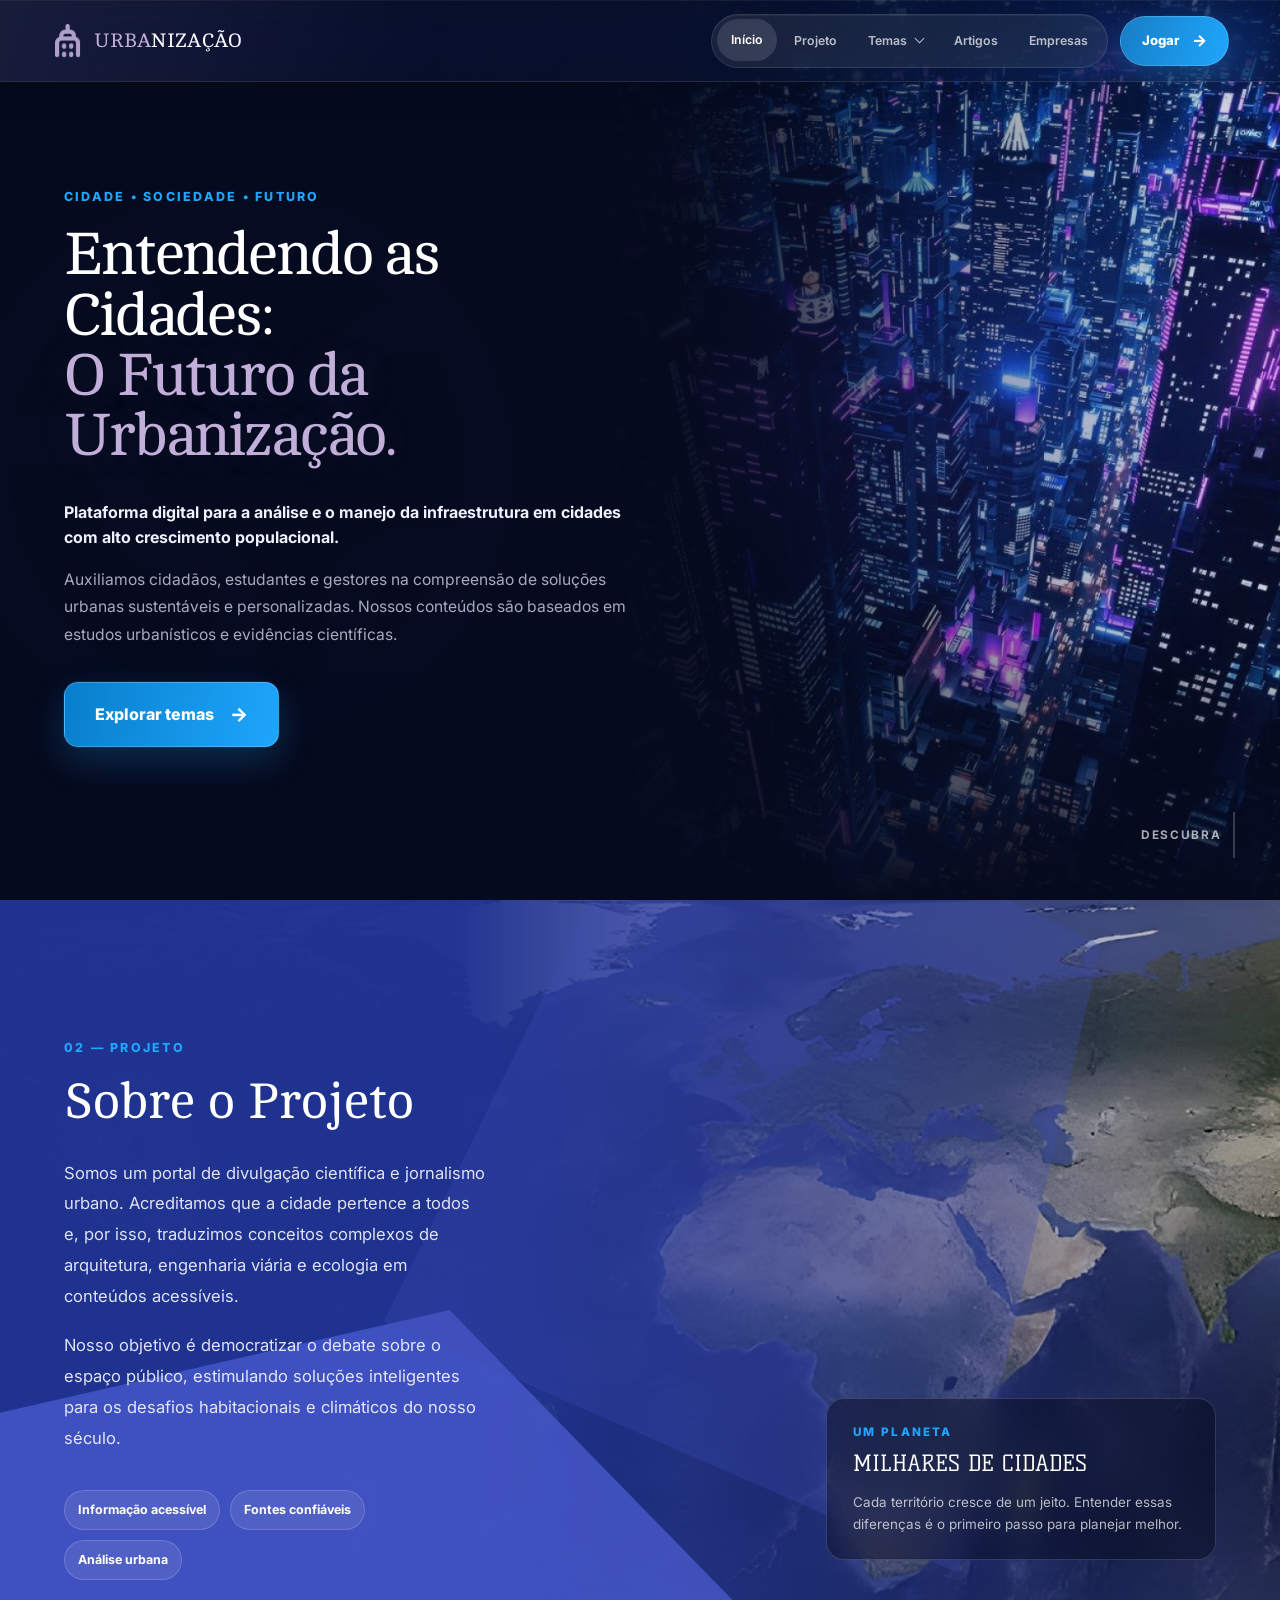
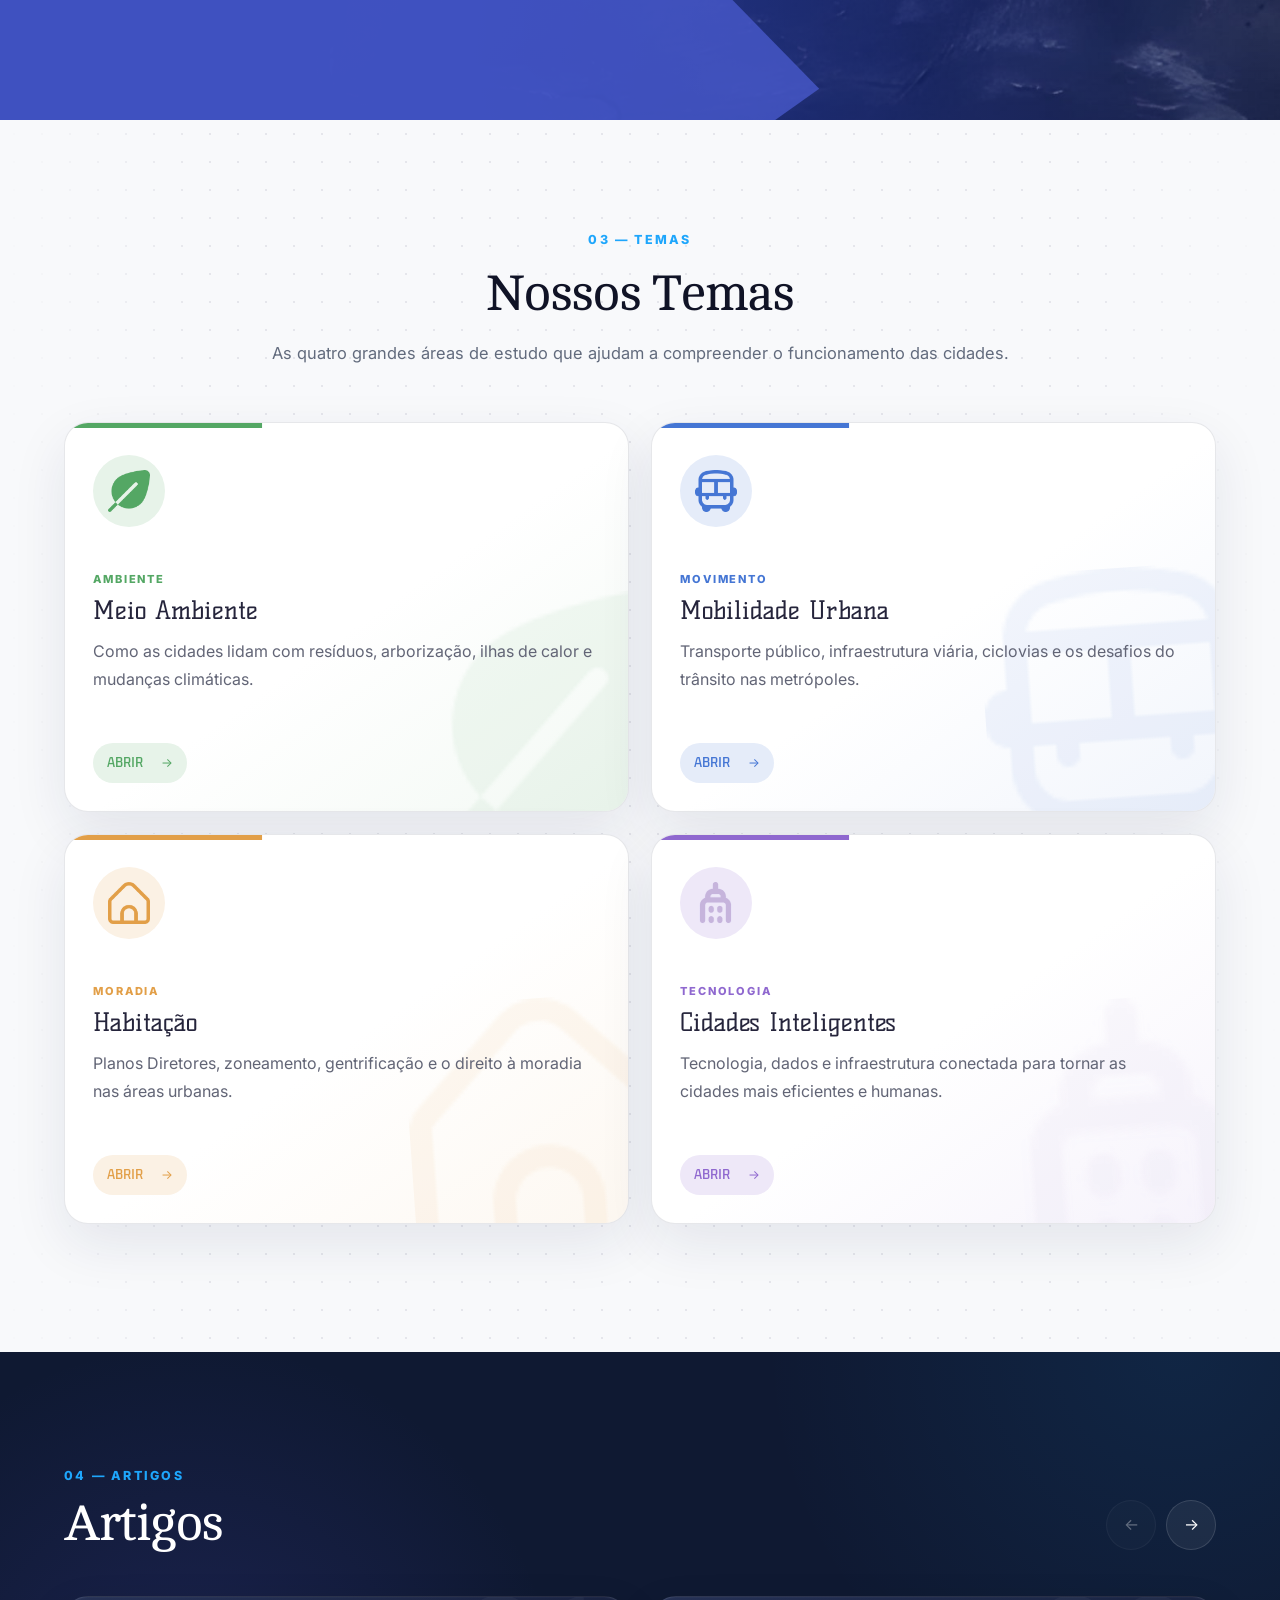
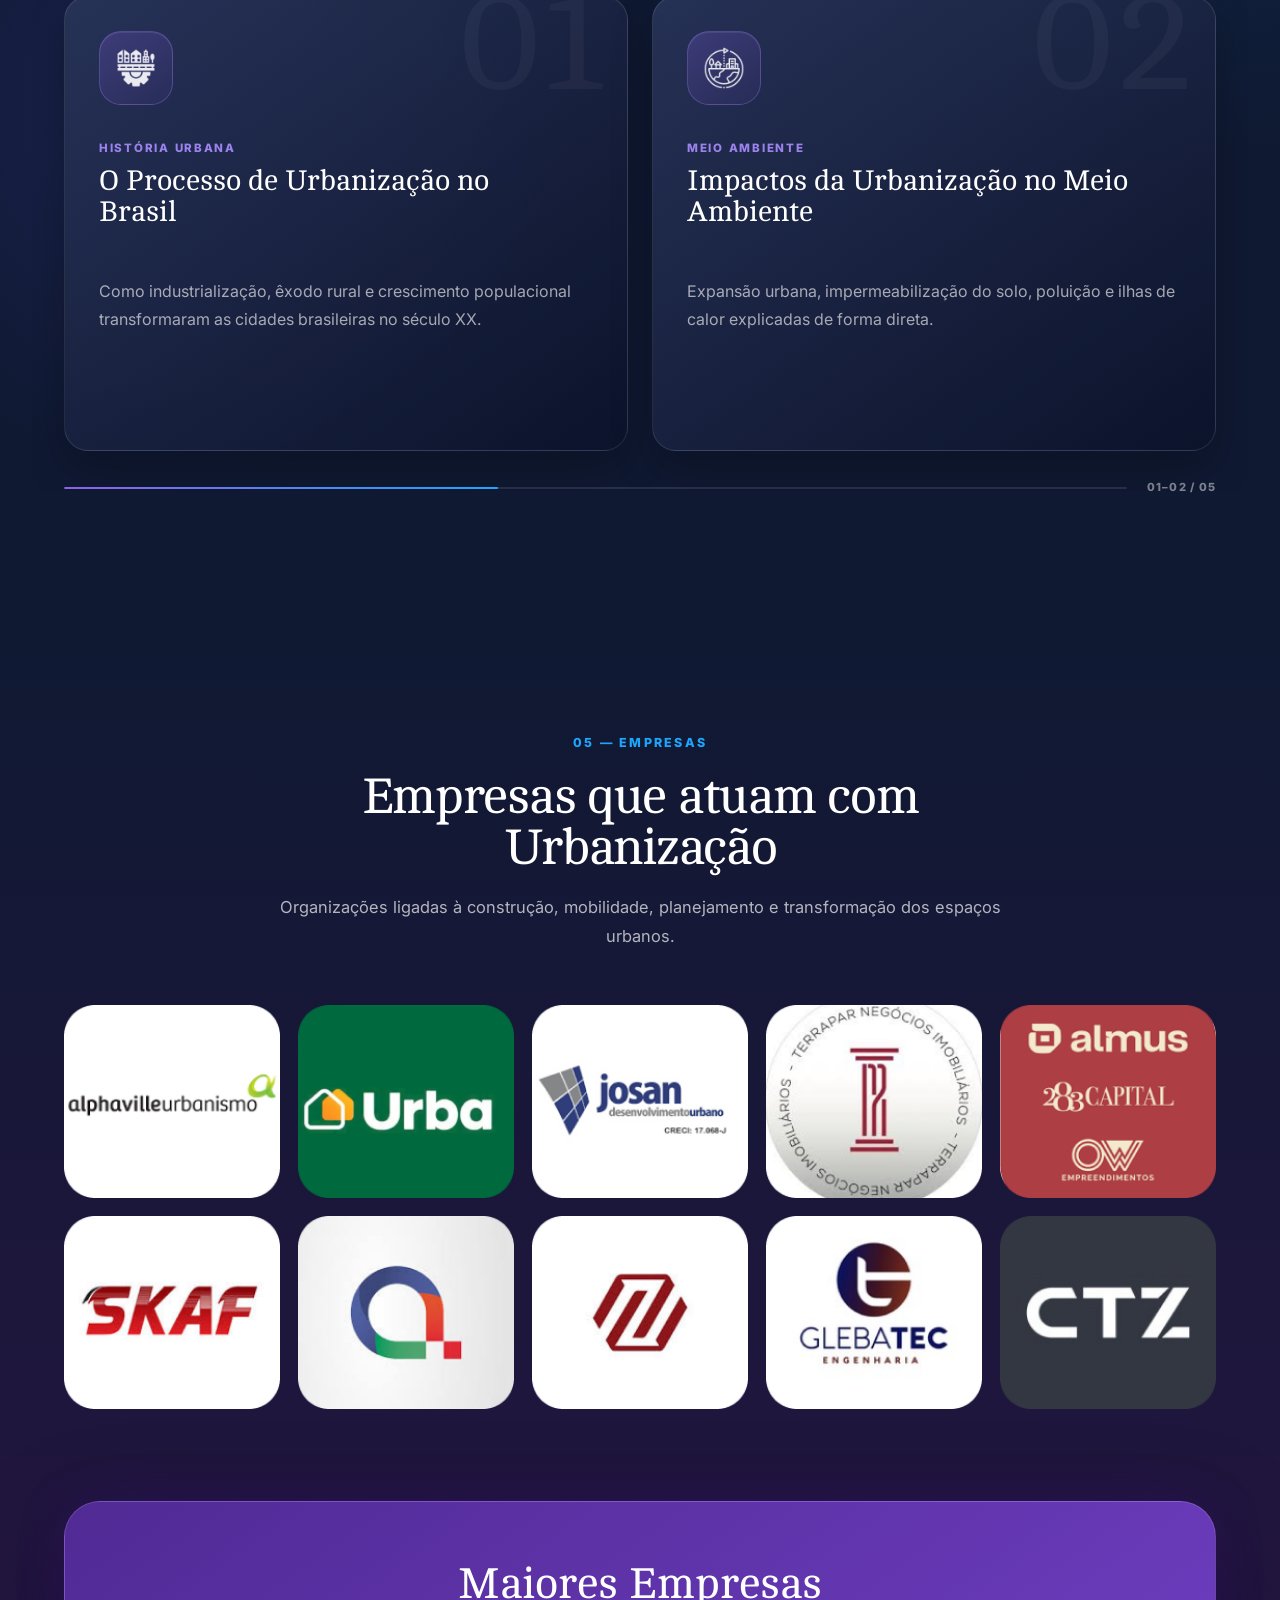
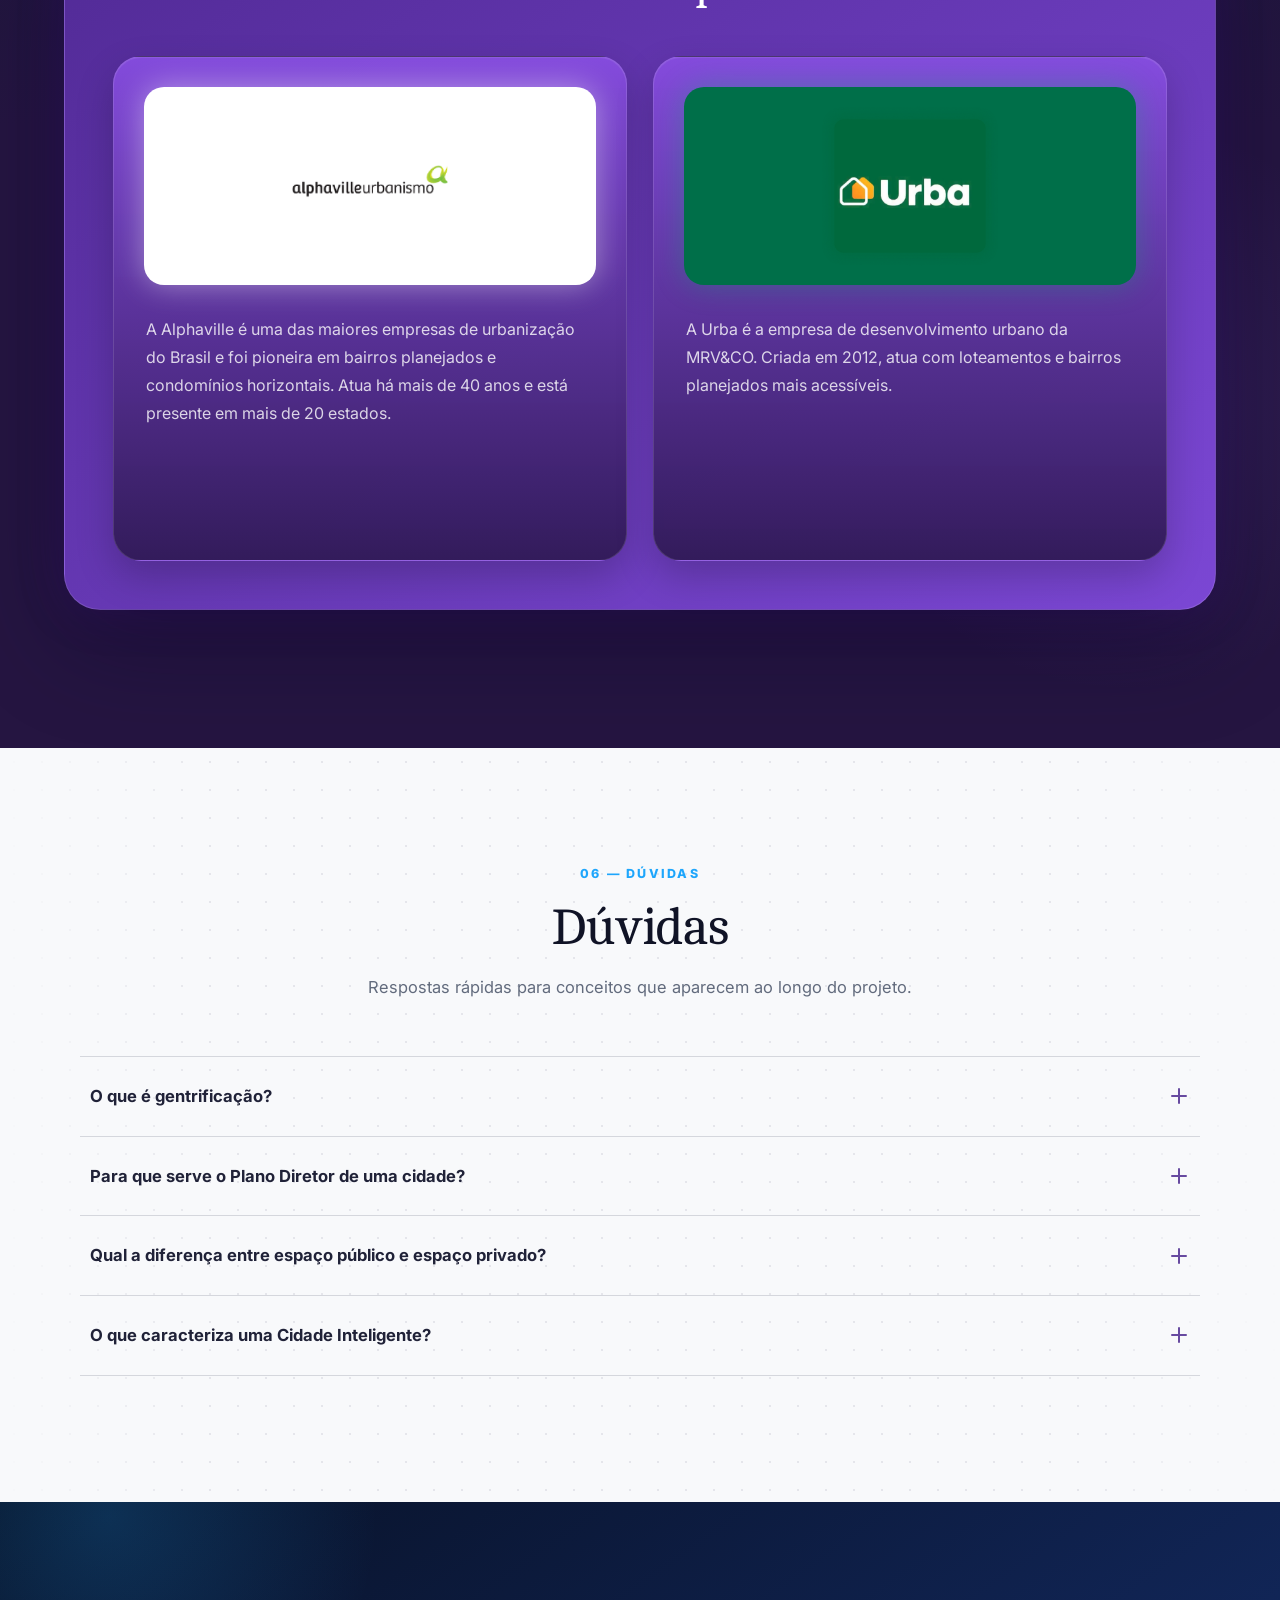
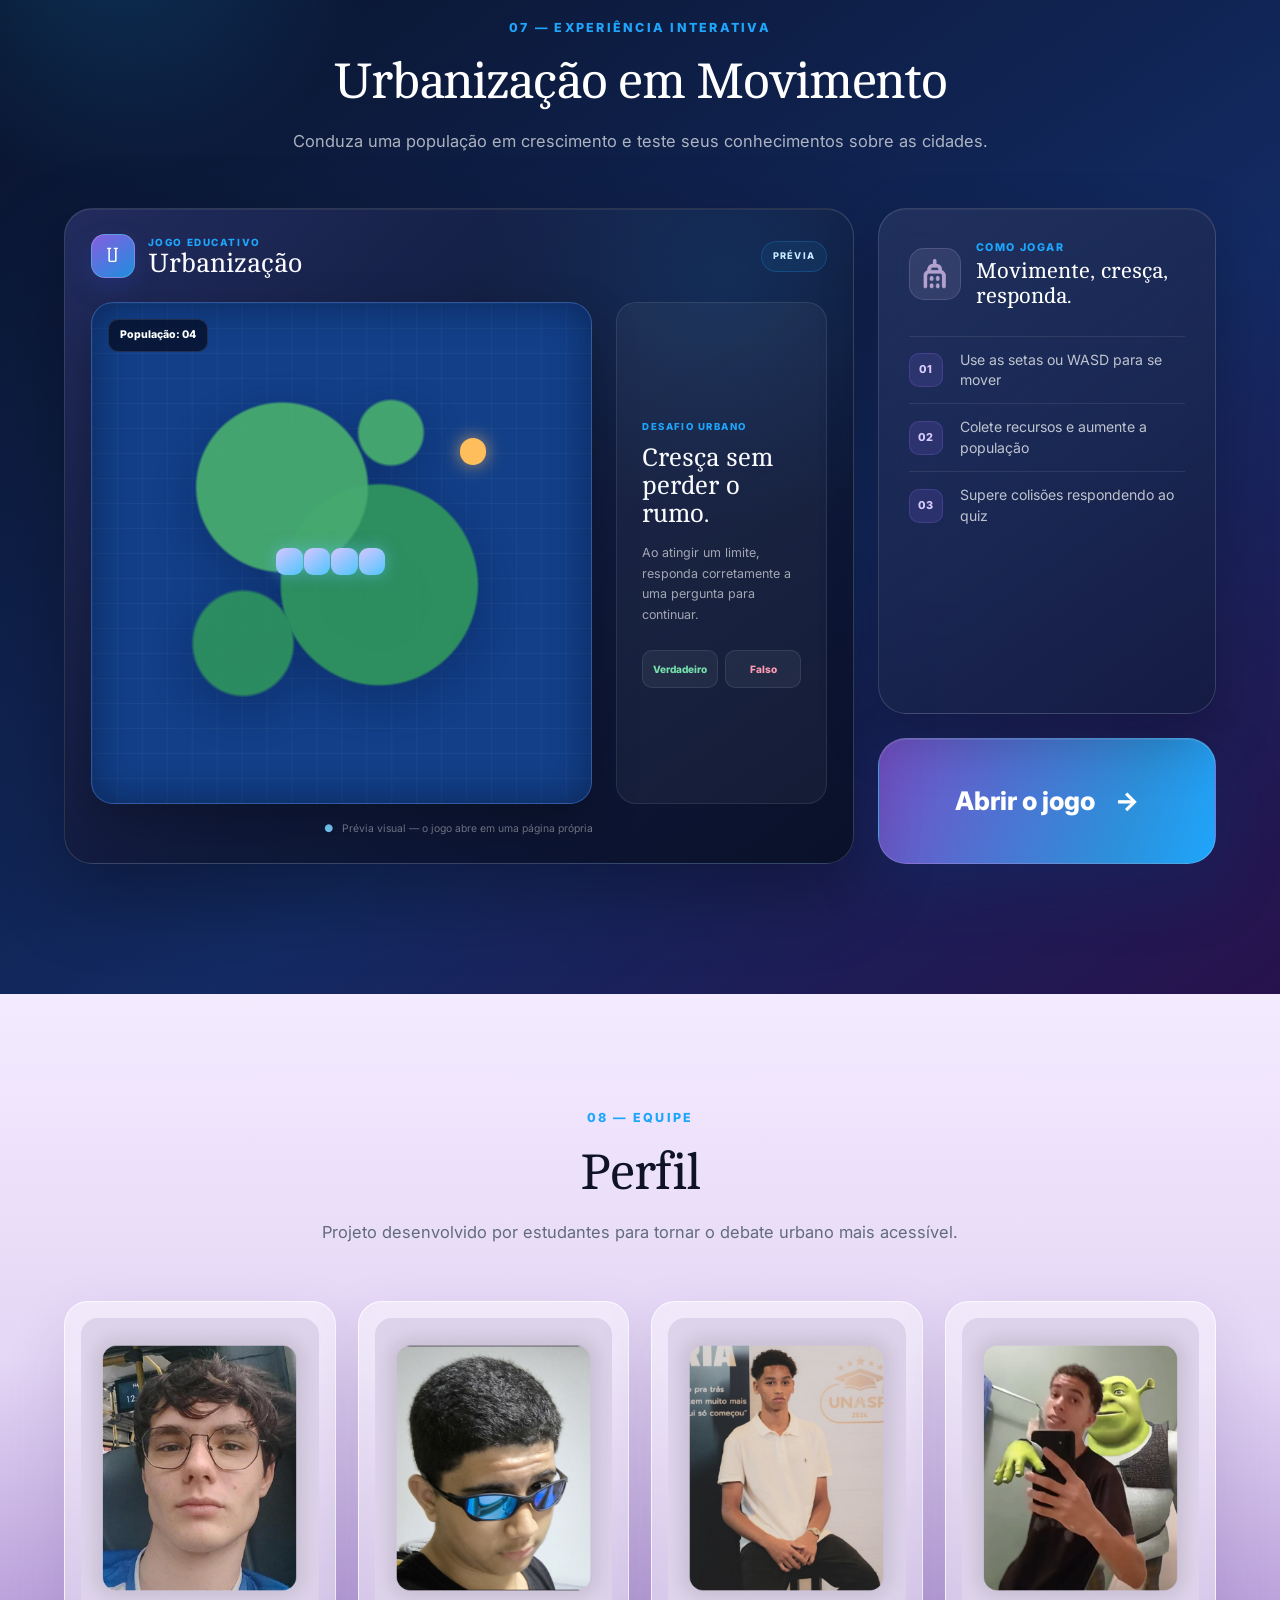
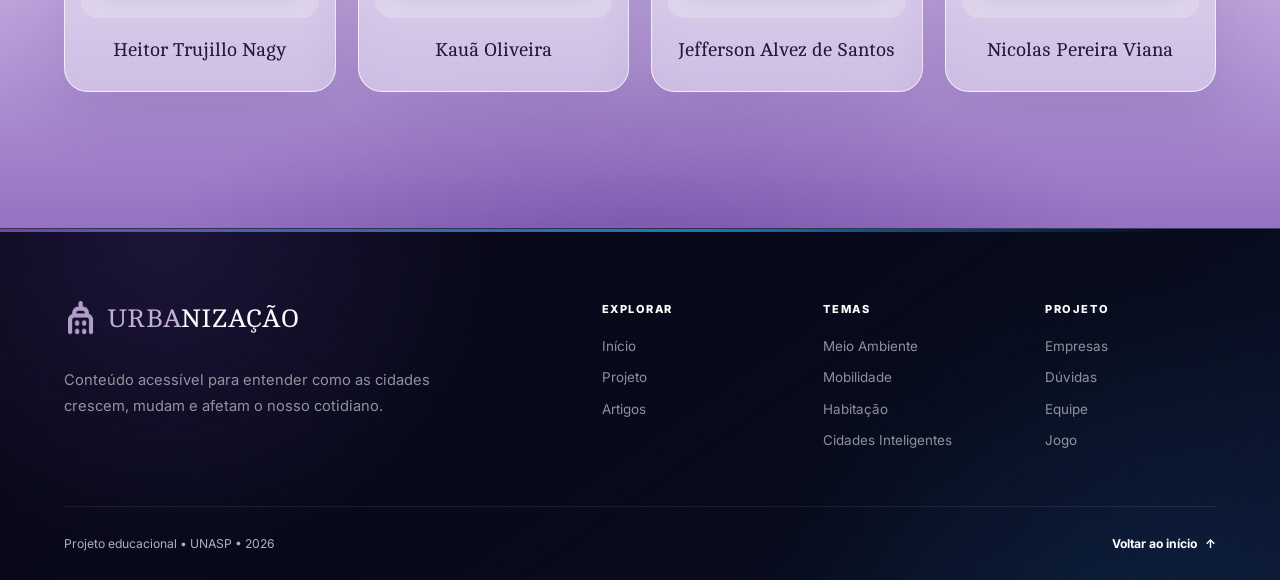
==== commit 3a466520: "mega update" ====
--- a/index.html
+++ b/index.html
@@ -15,7 +15,7 @@
 <body data-page="home">
   <a class="skip-link" href="#conteudo">Pular para o conteúdo</a>
 
-  <header class="site-header" id="inicio">
+  <header class="site-header">
     <div class="header-inner">
       <a class="brand" href="#inicio" aria-label="Urbanização — início">
         <span class="brand-icon"><img src="assets/brand-city.png" alt=""></span>
@@ -69,7 +69,7 @@
   </header>
 
   <main id="conteudo">
-    <section class="hero" aria-labelledby="hero-title">
+    <section class="hero" id="inicio" aria-labelledby="hero-title">
       <div class="hero-photo" aria-hidden="true">
         <img src="assets/hero-city.png" alt="">
       </div>
@@ -125,6 +125,7 @@
         <div class="theme-grid">
           <article class="theme-card theme-green reveal">
             <div class="theme-icon"><img src="assets/theme-leaf.png" alt=""></div>
+            <img class="theme-watermark-icon" src="assets/theme-leaf.png" alt="" aria-hidden="true">
             <div class="theme-watermark">AMBIENTE</div>
             <h3>Meio Ambiente</h3>
             <p>Como as cidades lidam com resíduos, arborização, ilhas de calor e mudanças climáticas.</p>
@@ -133,6 +134,7 @@
 
           <article class="theme-card theme-blue reveal">
             <div class="theme-icon"><img src="assets/theme-bus.png" alt=""></div>
+            <img class="theme-watermark-icon" src="assets/theme-bus.png" alt="" aria-hidden="true">
             <div class="theme-watermark">MOVIMENTO</div>
             <h3>Mobilidade Urbana</h3>
             <p>Transporte público, infraestrutura viária, ciclovias e os desafios do trânsito nas metrópoles.</p>
@@ -141,6 +143,7 @@
 
           <article class="theme-card theme-orange reveal">
             <div class="theme-icon"><img src="assets/theme-house.png" alt=""></div>
+            <img class="theme-watermark-icon" src="assets/theme-house.png" alt="" aria-hidden="true">
             <div class="theme-watermark">MORADIA</div>
             <h3>Habitação</h3>
             <p>Planos Diretores, zoneamento, gentrificação e o direito à moradia nas áreas urbanas.</p>
@@ -149,6 +152,7 @@
 
           <article class="theme-card theme-purple reveal">
             <div class="theme-icon"><img src="assets/brand-city.png" alt=""></div>
+            <img class="theme-watermark-icon" src="assets/brand-city.png" alt="" aria-hidden="true">
             <div class="theme-watermark">TECNOLOGIA</div>
             <h3>Cidades Inteligentes</h3>
             <p>Tecnologia, dados e infraestrutura conectada para tornar as cidades mais eficientes e humanas.</p>
@@ -178,7 +182,6 @@
             <p class="article-tag">HISTÓRIA URBANA</p>
             <h3>O Processo de Urbanização no Brasil</h3>
             <p>Como industrialização, êxodo rural e crescimento populacional transformaram as cidades brasileiras no século XX.</p>
-            <a href="#artigos">Ler artigo <span aria-hidden="true">↗</span></a>
           </article>
 
           <article class="article-card reveal">
@@ -187,7 +190,6 @@
             <p class="article-tag">MEIO AMBIENTE</p>
             <h3>Impactos da Urbanização no Meio Ambiente</h3>
             <p>Expansão urbana, impermeabilização do solo, poluição e ilhas de calor explicadas de forma direta.</p>
-            <a href="#artigos">Ler artigo <span aria-hidden="true">↗</span></a>
           </article>
 
           <article class="article-card reveal">
@@ -196,7 +198,6 @@
             <p class="article-tag">SOCIEDADE</p>
             <h3>Urbanização e Desigualdade Social</h3>
             <p>Déficit habitacional, segregação socioespacial e o acesso desigual aos serviços públicos.</p>
-            <a href="#artigos">Ler artigo <span aria-hidden="true">↗</span></a>
           </article>
 
           <article class="article-card reveal">
@@ -205,7 +206,6 @@
             <p class="article-tag">MOBILIDADE</p>
             <h3>Mobilidade Urbana e Crescimento das Cidades</h3>
             <p>Transporte coletivo, ciclovias e alternativas sustentáveis para melhorar a circulação de pessoas.</p>
-            <a href="#artigos">Ler artigo <span aria-hidden="true">↗</span></a>
           </article>
 
           <article class="article-card reveal">
@@ -214,8 +214,11 @@
             <p class="article-tag">TECNOLOGIA</p>
             <h3>Cidades Inteligentes e Urbanização Sustentável</h3>
             <p>Como dados e tecnologia podem contribuir para uma cidade eficiente e voltada à qualidade de vida.</p>
-            <a href="#artigos">Ler artigo <span aria-hidden="true">↗</span></a>
-          </article>
+          </article>
+        </div>
+        <div class="carousel-meta" aria-hidden="true">
+          <span class="carousel-line"><i data-carousel-progress></i></span>
+          <span data-carousel-counter>01–03 / 05</span>
         </div>
       </div>
     </section>
@@ -290,15 +293,56 @@
       <div class="container">
         <div class="game-heading reveal">
           <p class="section-number">07 — EXPERIÊNCIA INTERATIVA</p>
-          <h2 id="game-title">Memória da Globalização</h2>
-          <p>Aprenda sobre conexões globais encontrando os pares corretos.</p>
+          <h2 id="game-title">Urbanização em Movimento</h2>
+          <p>Conduza uma população em crescimento e teste seus conhecimentos sobre as cidades.</p>
         </div>
 
         <div class="game-showcase reveal">
-          <div class="game-main"><img src="assets/game-main.png" alt="Jogo da Memória sobre globalização"></div>
+          <div class="game-main">
+            <div class="urban-game-preview" aria-label="Prévia não interativa do jogo Urbanização">
+              <div class="urban-preview-head">
+                <div class="urban-preview-title">
+                  <span class="urban-preview-mark" aria-hidden="true">U</span>
+                  <div><p>JOGO EDUCATIVO</p><h3>Urbanização</h3></div>
+                </div>
+                <span class="urban-preview-badge">PRÉVIA</span>
+              </div>
+
+              <div class="urban-preview-layout">
+                <div class="urban-preview-board" aria-hidden="true">
+                  <div class="urban-preview-earth"></div>
+                  <span class="urban-preview-person person-one">●</span>
+                  <span class="urban-preview-person person-two">●</span>
+                  <span class="urban-preview-person person-three">●</span>
+                  <span class="urban-preview-person person-four">●</span>
+                  <span class="urban-preview-food">◆</span>
+                  <span class="urban-preview-population">População: 04</span>
+                </div>
+                <div class="urban-preview-panel">
+                  <p class="urban-preview-kicker">DESAFIO URBANO</p>
+                  <h4>Cresça sem perder o rumo.</h4>
+                  <p>Ao atingir um limite, responda corretamente a uma pergunta para continuar.</p>
+                  <div class="urban-preview-answers" aria-hidden="true">
+                    <span>Verdadeiro</span><span>Falso</span>
+                  </div>
+                </div>
+              </div>
+              <p class="urban-preview-note"><span aria-hidden="true">●</span> Prévia visual — o jogo abre em uma página própria</p>
+            </div>
+          </div>
           <div class="game-side">
-            <div><img src="assets/game-side-top.png" alt="Cartas e temas do jogo"></div>
-            <a class="game-cta" href="jogo.html">Jogar agora <span aria-hidden="true">→</span></a>
+            <div class="game-guide">
+              <div class="game-guide-heading">
+                <span class="game-guide-icon"><img src="assets/brand-city.png" alt=""></span>
+                <div><p>COMO JOGAR</p><h3>Movimente, cresça, responda.</h3></div>
+              </div>
+              <ol>
+                <li><span>01</span><p>Use as setas ou WASD para se mover</p></li>
+                <li><span>02</span><p>Colete recursos e aumente a população</p></li>
+                <li><span>03</span><p>Supere colisões respondendo ao quiz</p></li>
+              </ol>
+            </div>
+            <a class="game-cta" href="jogo.html">Abrir o jogo <span aria-hidden="true">→</span></a>
           </div>
         </div>
       </div>
@@ -316,22 +360,18 @@
           <article class="member reveal">
             <div class="member-photo"><img src="assets/team-heitor.png" alt="Heitor Trujillo Nagy"></div>
             <h3>Heitor Trujillo Nagy</h3>
-            <p>Conteúdo e pesquisa</p>
           </article>
           <article class="member reveal">
             <div class="member-photo"><img src="assets/team-kaua.png" alt="Kauã Argolo Guilherme Oliveira"></div>
-            <h3>Kauã Argolo Guilherme Oliveira</h3>
-            <p>Design e desenvolvimento</p>
+            <h3>Kauã Oliveira</h3>
           </article>
           <article class="member reveal">
             <div class="member-photo"><img src="assets/team-jefferson.png" alt="Jefferson Alvez de Santos"></div>
             <h3>Jefferson Alvez de Santos</h3>
-            <p>Conteúdo e pesquisa</p>
           </article>
           <article class="member reveal">
             <div class="member-photo"><img src="assets/team-nicolas.png" alt="Nicolas Pereira Viana"></div>
             <h3>Nicolas Pereira Viana</h3>
-            <p>Conteúdo e pesquisa</p>
           </article>
         </div>
       </div>
@@ -339,15 +379,21 @@
   </main>
 
   <footer class="site-footer">
-    <div class="container footer-inner">
-      <a class="brand" href="#inicio"><span>URBA</span>NIZAÇÃO</a>
-      <p>Projeto educacional • UNASP • 2026</p>
-      <nav class="footer-links" aria-label="Links complementares">
-        <a href="#duvidas">Dúvidas</a>
-        <a href="#equipe">Equipe</a>
-        <a href="#inicio">Voltar ao início ↑</a>
+    <div class="container footer-main">
+      <div class="footer-identity">
+        <a class="brand footer-brand" href="#inicio" aria-label="Urbanização — início">
+          <span class="brand-icon"><img src="assets/brand-city.png" alt=""></span>
+          <span><span>URBA</span>NIZAÇÃO</span>
+        </a>
+        <p>Conteúdo acessível para entender como as cidades crescem, mudam e afetam o nosso cotidiano.</p>
+      </div>
+      <nav class="footer-navigation" aria-label="Navegação do rodapé">
+        <div><strong>Explorar</strong><a href="#inicio">Início</a><a href="#projeto">Projeto</a><a href="#artigos">Artigos</a></div>
+        <div><strong>Temas</strong><a href="meio-ambiente.html">Meio Ambiente</a><a href="mobilidade.html">Mobilidade</a><a href="habitacao.html">Habitação</a><a href="cidades-inteligentes.html">Cidades Inteligentes</a></div>
+        <div><strong>Projeto</strong><a href="#empresas">Empresas</a><a href="#duvidas">Dúvidas</a><a href="#equipe">Equipe</a><a href="jogo.html">Jogo</a></div>
       </nav>
     </div>
+    <div class="container footer-bottom"><p>Projeto educacional • UNASP • 2026</p><a href="#inicio">Voltar ao início <span aria-hidden="true">↑</span></a></div>
   </footer>
 </body>
 </html>
--- a/styles.css
+++ b/styles.css
@@ -25,8 +25,16 @@
 }
 
 html {
+  background: var(--ink);
   scroll-behavior: smooth;
   scroll-padding-top: var(--header-height);
+  overflow-x: hidden;
+  overflow-x: clip;
+}
+
+main section[id],
+.game-page-preview[id] {
+  scroll-margin-top: calc(var(--header-height) + 18px);
 }
 
 body {
@@ -39,6 +47,28 @@
   overflow-x: hidden;
   text-rendering: optimizeLegibility;
   -webkit-font-smoothing: antialiased;
+  animation: pageEnter .38s ease both;
+}
+
+body.page-leaving {
+  opacity: 0;
+  transition: opacity .2s ease;
+}
+
+@view-transition {
+  navigation: auto;
+}
+
+::view-transition-old(root) {
+  animation: pageLeave .24s ease both;
+}
+
+::view-transition-new(root) {
+  animation: pageEnter .48s var(--ease) both;
+}
+
+::view-transition-group(site-header) {
+  animation-duration: .38s;
 }
 
 body.menu-open {
@@ -110,17 +140,30 @@
   z-index: 1000;
   inset: 0 0 auto;
   height: var(--header-height);
+  isolation: isolate;
   color: var(--white);
-  background: linear-gradient(180deg, rgba(5, 10, 30, .88), rgba(5, 10, 30, .56));
-  border-bottom: 1px solid rgba(255, 255, 255, .075);
-  backdrop-filter: blur(20px) saturate(135%);
-  -webkit-backdrop-filter: blur(20px) saturate(135%);
-  transition: background .3s ease, box-shadow .3s ease;
+  background: linear-gradient(115deg, rgba(17, 24, 55, .6), rgba(5, 10, 30, .38));
+  border-bottom: 1px solid rgba(255, 255, 255, .12);
+  box-shadow: inset 0 1px 0 rgba(255, 255, 255, .055), 0 10px 34px rgba(0, 0, 0, .1);
+  backdrop-filter: blur(24px) saturate(155%);
+  -webkit-backdrop-filter: blur(24px) saturate(155%);
+  view-transition-name: site-header;
+  transition: background .42s var(--ease), border-color .42s ease, box-shadow .42s ease;
+}
+
+.site-header::before {
+  content: "";
+  position: absolute;
+  z-index: -1;
+  inset: 0;
+  background: linear-gradient(105deg, rgba(193, 174, 217, .07), transparent 32%, rgba(30, 166, 252, .045));
+  pointer-events: none;
 }
 
 .site-header.scrolled {
-  background: rgba(5, 10, 30, .965);
-  box-shadow: 0 16px 44px rgba(0, 0, 0, .3);
+  background: linear-gradient(115deg, rgba(16, 22, 51, .82), rgba(5, 10, 30, .7));
+  border-color: rgba(255, 255, 255, .15);
+  box-shadow: inset 0 1px 0 rgba(255, 255, 255, .07), 0 16px 45px rgba(0, 0, 0, .24);
 }
 
 .header-inner {
@@ -131,6 +174,7 @@
   align-items: center;
   justify-content: space-between;
   gap: 28px;
+  transition: width .4s var(--ease);
 }
 
 .brand {
@@ -145,8 +189,7 @@
   letter-spacing: .015em;
 }
 
-.brand > span:last-child > span,
-.site-footer .brand > span {
+.brand > span:last-child > span {
   color: var(--lavender);
 }
 
@@ -175,10 +218,12 @@
   align-items: center;
   gap: 3px;
   padding: 5px;
-  background: rgba(255, 255, 255, .055);
-  border: 1px solid rgba(255, 255, 255, .095);
+  background: rgba(255, 255, 255, .065);
+  border: 1px solid rgba(255, 255, 255, .11);
   border-radius: 999px;
-  box-shadow: inset 0 1px 0 rgba(255, 255, 255, .035);
+  box-shadow: inset 0 1px 0 rgba(255, 255, 255, .06), 0 8px 24px rgba(0, 0, 0, .08);
+  backdrop-filter: blur(14px);
+  -webkit-backdrop-filter: blur(14px);
 }
 
 .nav-links > a,
@@ -198,7 +243,7 @@
   font-weight: 600;
   white-space: nowrap;
   cursor: pointer;
-  transition: color .2s ease, background .2s ease, transform .2s ease;
+  transition: color .22s ease, background .3s var(--ease), transform .3s var(--ease);
 }
 
 .nav-links > a:hover,
@@ -207,7 +252,8 @@
 .topics-toggle.active,
 .topics-nav.open .topics-toggle {
   color: #fff;
-  background: rgba(255, 255, 255, .095);
+  background: rgba(255, 255, 255, .12);
+  transform: translateY(-1px);
 }
 
 .topics-nav {
@@ -241,22 +287,25 @@
   grid-template-columns: repeat(2, minmax(0, 1fr));
   gap: 7px;
   color: var(--white);
-  background: rgba(9, 15, 38, .985);
-  border: 1px solid rgba(255, 255, 255, .12);
+  background: linear-gradient(145deg, rgba(20, 28, 61, .88), rgba(7, 12, 31, .82));
+  border: 1px solid rgba(255, 255, 255, .15);
   border-radius: 22px;
-  box-shadow: 0 30px 75px rgba(0, 0, 0, .42);
+  box-shadow: inset 0 1px 0 rgba(255, 255, 255, .065), 0 30px 75px rgba(0, 0, 0, .42);
+  backdrop-filter: blur(24px) saturate(145%);
+  -webkit-backdrop-filter: blur(24px) saturate(145%);
   opacity: 0;
   visibility: hidden;
   pointer-events: none;
-  transform: translate(-50%, -8px);
-  transition: opacity .2s ease, visibility .2s ease, transform .25s var(--ease);
+  transform: translate(-50%, -11px) scale(.975);
+  transform-origin: 50% 0;
+  transition: opacity .22s ease, visibility .22s ease, transform .32s var(--ease);
 }
 
 .topics-nav.open .topics-menu {
   opacity: 1;
   visibility: visible;
   pointer-events: auto;
-  transform: translate(-50%, 0);
+  transform: translate(-50%, 0) scale(1);
 }
 
 .topics-menu-head {
@@ -357,13 +406,14 @@
   box-shadow: 0 9px 26px rgba(30, 166, 252, .2);
   font-size: .82rem;
   font-weight: 800;
-  transition: transform .22s var(--ease), box-shadow .22s ease;
+  transition: transform .32s var(--ease), box-shadow .32s ease, filter .32s ease;
 }
 
 .nav-game:hover,
 .nav-game.active {
   transform: translateY(-2px);
   box-shadow: 0 13px 32px rgba(30, 166, 252, .3);
+  filter: saturate(1.13) brightness(1.04);
 }
 
 .nav-game span {
@@ -824,13 +874,10 @@
 .theme-card::after {
   content: "";
   position: absolute;
-  right: -95px;
-  top: 96px;
-  width: 210px;
-  height: 210px;
-  background: var(--theme-soft);
-  border-radius: 50%;
-  opacity: .58;
+  inset: 0;
+  background: linear-gradient(145deg, transparent 52%, var(--theme-soft));
+  opacity: .52;
+  pointer-events: none;
 }
 
 .theme-card:hover {
@@ -841,6 +888,41 @@
 
 .theme-card:hover::before {
   transform: scaleX(1);
+}
+
+.theme-watermark-icon {
+  position: absolute;
+  z-index: 1;
+  right: -58px;
+  bottom: -40px;
+  width: 255px;
+  height: 255px;
+  object-fit: contain;
+  opacity: .075;
+  pointer-events: none;
+  transform: rotate(-4deg) scale(1);
+  transform-origin: center;
+  transition: opacity .38s ease, transform .55s var(--ease);
+}
+
+.theme-blue .theme-watermark-icon {
+  right: -45px;
+  bottom: -32px;
+  width: 275px;
+  height: 275px;
+}
+
+.theme-orange .theme-watermark-icon,
+.theme-purple .theme-watermark-icon {
+  right: -52px;
+  bottom: -45px;
+  width: 270px;
+  height: 270px;
+}
+
+.theme-card:hover .theme-watermark-icon {
+  opacity: .115;
+  transform: rotate(-7deg) scale(1.07);
 }
 
 .theme-blue {
@@ -986,15 +1068,25 @@
   transform: translateY(-2px);
 }
 
+.carousel-button:disabled {
+  opacity: .34;
+  cursor: default;
+  transform: none;
+}
+
 .article-track {
-  width: 100%;
+  width: calc(100% + 64px);
+  margin: -24px -32px -40px;
+  padding: 24px 32px 40px;
   display: grid;
   grid-auto-flow: column;
   grid-auto-columns: calc((100% - 48px) / 3);
   gap: 24px;
   overflow-x: auto;
+  overflow-y: hidden;
   overscroll-behavior-inline: contain;
   scroll-snap-type: inline mandatory;
+  scroll-padding-inline: 32px;
   scrollbar-width: none;
 }
 
@@ -1005,7 +1097,7 @@
 .article-card {
   position: relative;
   min-width: 0;
-  min-height: 510px;
+  min-height: 455px;
   padding: 34px;
   overflow: hidden;
   display: flex;
@@ -1013,7 +1105,7 @@
   background: linear-gradient(145deg, rgba(40, 52, 89, .9), rgba(12, 18, 42, .88));
   border: 1px solid rgba(255, 255, 255, .1);
   border-radius: 24px;
-  box-shadow: 0 24px 80px rgba(0, 0, 0, .22);
+  box-shadow: 0 20px 42px rgba(0, 0, 0, .24), inset 0 1px 0 rgba(255, 255, 255, .025);
   scroll-snap-align: start;
   transition: transform .35s var(--ease), border-color .35s ease;
 }
@@ -1075,23 +1167,39 @@
 
 .article-card > p:not(.article-tag) {
   position: relative;
-  margin: 0 0 30px;
+  margin: 0;
   color: rgba(255, 255, 255, .62);
   line-height: 1.75;
 }
 
-.article-card > a {
-  position: relative;
-  width: fit-content;
-  margin-top: auto;
-  display: inline-flex;
-  gap: 10px;
-  color: #fff;
-  font-weight: 700;
-}
-
-.article-card > a span {
-  color: var(--blue);
+.carousel-meta {
+  margin-top: 28px;
+  display: grid;
+  grid-template-columns: minmax(120px, 1fr) auto;
+  gap: 20px;
+  align-items: center;
+  color: rgba(255, 255, 255, .48);
+  font-size: .7rem;
+  font-weight: 800;
+  letter-spacing: .11em;
+}
+
+.carousel-line {
+  position: relative;
+  height: 2px;
+  overflow: hidden;
+  background: rgba(255, 255, 255, .1);
+  border-radius: 999px;
+}
+
+.carousel-line i {
+  position: absolute;
+  inset: 0 auto 0 0;
+  width: 60%;
+  background: linear-gradient(90deg, var(--purple-bright), var(--blue));
+  border-radius: inherit;
+  box-shadow: 0 0 14px rgba(30, 166, 252, .28);
+  transition: width .28s var(--ease), left .18s linear;
 }
 
 /* Companies */
@@ -1127,22 +1235,24 @@
   display: grid;
   place-items: center;
   overflow: hidden;
-  background: #fff;
-  border: 1px solid rgba(255, 255, 255, .12);
+  background: transparent;
+  border: 0;
   border-radius: 20px;
-  box-shadow: 0 16px 45px rgba(0, 0, 0, .14);
-  transition: transform .3s var(--ease), background .3s ease;
+  box-shadow: none;
+  transition: transform .35s var(--ease), filter .35s ease;
 }
 
 .logo-grid > div:hover {
-  background: #fff;
   transform: translateY(-5px);
+  filter: brightness(1.025);
 }
 
 .logo-grid img {
   width: 100%;
   height: 100%;
-  object-fit: cover;
+  object-fit: contain;
+  border-radius: 20px;
+  box-shadow: 0 16px 42px rgba(0, 0, 0, .15);
 }
 
 .featured-companies {
@@ -1172,7 +1282,7 @@
 }
 
 .company-card {
-  min-height: 540px;
+  min-height: 505px;
   padding: 30px;
   display: flex;
   flex-direction: column;
@@ -1183,26 +1293,33 @@
 }
 
 .company-logo {
-  height: 270px;
-  padding: 28px;
-  display: grid;
-  place-items: center;
+  width: 100%;
+  height: auto;
+  aspect-ratio: 16 / 7;
+  padding: clamp(12px, 1.4vw, 22px);
+  display: flex;
+  align-items: center;
+  justify-content: center;
   overflow: hidden;
+  border-radius: 20px;
+}
+
+.company-logo img {
+  width: 100%;
+  height: 100%;
+  max-width: 100%;
+  max-height: 100%;
+  object-fit: contain;
+  object-position: center;
+}
+
+.company-alpha .company-logo {
   background: #fff;
-  border-radius: 20px;
-}
-
-.company-logo img {
-  width: min(82%, 390px);
-  height: min(82%, 215px);
-  object-fit: contain;
-}
-
-.company-alpha .company-logo {
   box-shadow: 0 0 30px rgba(255, 255, 255, .42);
 }
 
 .company-urba .company-logo {
+  background: #006f49;
   box-shadow: 0 0 30px rgba(0, 181, 105, .32);
 }
 
@@ -1338,28 +1455,547 @@
 .game-showcase {
   position: relative;
   display: grid;
-  grid-template-columns: minmax(0, 2.2fr) minmax(260px, 1fr);
+  grid-template-columns: minmax(0, 1.75fr) minmax(330px, .75fr);
   gap: 24px;
-}
-
-.game-main,
-.game-side > div {
+  align-items: stretch;
+}
+
+.game-main {
+  min-width: 0;
+  display: flex;
+}
+
+.game-main > .urban-game-preview {
+  width: 100%;
+}
+
+.urban-game-preview,
+.urban-game {
+  position: relative;
+  min-width: 0;
+  padding: clamp(18px, 2vw, 28px);
   overflow: hidden;
-  background: #fff;
-  border: 1px solid rgba(255, 255, 255, .22);
+  isolation: isolate;
+  color: #f9fbff;
+  background:
+    radial-gradient(circle at 84% 10%, rgba(30, 166, 252, .12), transparent 28%),
+    linear-gradient(145deg, rgba(27, 40, 83, .94), rgba(9, 16, 40, .96));
+  border: 1px solid rgba(255, 255, 255, .14);
   border-radius: 28px;
-  box-shadow: 0 30px 80px rgba(0, 0, 0, .34);
-}
-
-.game-main img,
-.game-side img {
+  box-shadow: inset 0 1px 0 rgba(255, 255, 255, .065), 0 30px 80px rgba(0, 0, 0, .32);
+  backdrop-filter: blur(16px);
+  -webkit-backdrop-filter: blur(16px);
+}
+
+.urban-game-preview::before,
+.urban-game::before {
+  content: "";
+  position: absolute;
+  z-index: -1;
+  inset: 0;
+  background: linear-gradient(115deg, rgba(139, 98, 232, .08), transparent 42%);
+  pointer-events: none;
+}
+
+.urban-game:focus-visible {
+  outline: 3px solid rgba(30, 166, 252, .9);
+  outline-offset: 5px;
+}
+
+.urban-preview-head,
+.urban-game-head {
+  margin-bottom: clamp(16px, 2vw, 24px);
+  display: flex;
+  align-items: center;
+  justify-content: space-between;
+  gap: 22px;
+}
+
+.urban-preview-title,
+.urban-game-title {
+  min-width: 0;
+  display: flex;
+  align-items: center;
+  gap: 13px;
+}
+
+.urban-preview-mark,
+.urban-game-mark {
+  width: 44px;
+  height: 44px;
+  flex: none;
+  display: grid;
+  place-items: center;
+  color: #fff;
+  background: linear-gradient(145deg, rgba(139, 98, 232, .95), rgba(30, 166, 252, .82));
+  border: 1px solid rgba(255, 255, 255, .2);
+  border-radius: 14px;
+  box-shadow: 0 10px 25px rgba(45, 72, 180, .25);
+  font-family: var(--display);
+  font-size: 1.2rem;
+}
+
+.urban-preview-title p,
+.urban-preview-title h3,
+.urban-game-title p,
+.urban-game-title h2 {
+  margin: 0;
+}
+
+.urban-preview-title p,
+.urban-game-title p {
+  color: var(--blue);
+  font-size: .62rem;
+  font-weight: 800;
+  letter-spacing: .16em;
+}
+
+.urban-preview-title h3,
+.urban-game-title h2 {
+  margin-top: 1px;
+  font-family: var(--serif);
+  font-size: clamp(1.55rem, 2.1vw, 2.25rem);
+  font-weight: 400;
+  line-height: 1;
+}
+
+.urban-preview-badge {
+  padding: 7px 11px;
+  color: #c8e9ff;
+  background: rgba(30, 166, 252, .08);
+  border: 1px solid rgba(30, 166, 252, .22);
+  border-radius: 999px;
+  font-size: .58rem;
+  font-weight: 800;
+  letter-spacing: .13em;
+}
+
+.urban-preview-layout {
+  min-width: 0;
+  display: grid;
+  grid-template-columns: minmax(0, 1fr) minmax(180px, .42fr);
+  gap: clamp(16px, 2vw, 24px);
+  align-items: stretch;
+}
+
+.urban-preview-board {
+  position: relative;
+  width: min(100%, 560px);
+  min-width: 0;
+  aspect-ratio: 1;
+  justify-self: center;
+  overflow: hidden;
+  background-color: #123f88;
+  background-image:
+    linear-gradient(rgba(255, 255, 255, .035) 1px, transparent 1px),
+    linear-gradient(90deg, rgba(255, 255, 255, .035) 1px, transparent 1px);
+  background-size: 5% 5%;
+  border: 1px solid rgba(164, 190, 255, .18);
+  border-radius: clamp(16px, 2vw, 22px);
+  box-shadow: inset 0 0 38px rgba(4, 7, 22, .42), 0 18px 46px rgba(0, 0, 0, .27);
+}
+
+.urban-preview-earth {
+  position: absolute;
+  inset: 8% 12% 14% 10%;
+  background:
+    radial-gradient(circle at 64% 23%, rgba(74, 178, 109, .96) 0 8%, transparent 8.8%),
+    radial-gradient(ellipse at 36% 37%, rgba(74, 178, 109, .96) 0 24%, transparent 24.8%),
+    radial-gradient(ellipse at 61% 62%, rgba(48, 151, 92, .98) 0 29%, transparent 29.8%),
+    radial-gradient(ellipse at 26% 77%, rgba(48, 151, 92, .95) 0 12%, transparent 12.8%);
+  filter: drop-shadow(0 14px 24px rgba(3, 18, 53, .35));
+  opacity: .92;
+}
+
+.urban-preview-person,
+.urban-preview-food {
+  position: absolute;
+  z-index: 2;
+  width: 5.3%;
+  aspect-ratio: 1;
+  display: grid;
+  place-items: center;
+  border-radius: 34%;
+  font-size: 0;
+  box-shadow: 0 0 16px rgba(103, 200, 255, .5);
+}
+
+.urban-preview-person {
+  color: transparent;
+  background: linear-gradient(145deg, #d6c6ff, #51c6ff);
+}
+
+.person-one { left: 37%; top: 49%; }
+.person-two { left: 42.5%; top: 49%; }
+.person-three { left: 48%; top: 49%; }
+.person-four { left: 53.5%; top: 49%; }
+
+.urban-preview-food {
+  right: 21%;
+  top: 27%;
+  background: #ffbe5c;
+  border-radius: 50%;
+  box-shadow: 0 0 18px rgba(255, 190, 92, .7);
+}
+
+.urban-preview-population {
+  position: absolute;
+  z-index: 3;
+  left: 16px;
+  top: 16px;
+  padding: 7px 11px;
+  color: #fff;
+  background: rgba(5, 10, 30, .72);
+  border: 1px solid rgba(255, 255, 255, .1);
+  border-radius: 10px;
+  font-size: .66rem;
+  font-weight: 800;
+}
+
+.urban-preview-panel {
+  min-width: 0;
+  padding: clamp(18px, 2vw, 25px);
+  display: flex;
+  flex-direction: column;
+  justify-content: center;
+  background: rgba(255, 255, 255, .045);
+  border: 1px solid rgba(255, 255, 255, .09);
+  border-radius: 20px;
+}
+
+.urban-preview-panel p,
+.urban-preview-panel h4 {
+  margin: 0;
+}
+
+.urban-preview-panel .urban-preview-kicker {
+  color: var(--blue);
+  font-size: .6rem;
+  font-weight: 800;
+  letter-spacing: .15em;
+}
+
+.urban-preview-panel h4 {
+  margin-top: 10px;
+  font-family: var(--serif);
+  font-size: clamp(1.4rem, 2vw, 2rem);
+  font-weight: 400;
+  line-height: 1.08;
+}
+
+.urban-preview-panel > p:not(.urban-preview-kicker) {
+  margin-top: 16px;
+  color: rgba(255, 255, 255, .6);
+  font-size: .78rem;
+  line-height: 1.65;
+}
+
+.urban-preview-answers {
+  margin-top: 24px;
+  display: grid;
+  grid-template-columns: 1fr 1fr;
+  gap: 7px;
+}
+
+.urban-preview-answers span {
+  min-height: 38px;
+  display: grid;
+  place-items: center;
+  background: rgba(255, 255, 255, .055);
+  border: 1px solid rgba(255, 255, 255, .09);
+  border-radius: 10px;
+  font-size: .63rem;
+  font-weight: 800;
+}
+
+.urban-preview-answers span:first-child {
+  color: #75e0ac;
+}
+
+.urban-preview-answers span:last-child {
+  color: #ff9bb4;
+}
+
+.urban-preview-note {
+  margin: 17px 0 0;
+  color: rgba(255, 255, 255, .44);
+  font-size: .65rem;
+  text-align: center;
+}
+
+.urban-preview-note span {
+  margin-right: 5px;
+  color: #78d0ff;
+}
+
+.urban-game-head {
+  align-items: stretch;
+}
+
+.urban-game-stats {
+  min-width: min(350px, 54%);
+  display: grid;
+  grid-template-columns: repeat(3, minmax(88px, 1fr));
+  gap: 8px;
+}
+
+.urban-game-stats > div {
+  min-width: 0;
+  padding: 8px 12px;
+  display: grid;
+  gap: 1px;
+  background: rgba(255, 255, 255, .055);
+  border: 1px solid rgba(255, 255, 255, .09);
+  border-radius: 12px;
+}
+
+.urban-game-stats span {
+  overflow: hidden;
+  color: rgba(255, 255, 255, .48);
+  font-size: .54rem;
+  font-weight: 800;
+  letter-spacing: .1em;
+  text-overflow: ellipsis;
+  text-transform: uppercase;
+  white-space: nowrap;
+}
+
+.urban-game-stats strong {
+  color: #fff;
+  font-family: "Kdam Thmor Pro", var(--sans);
+  font-size: 1rem;
+  font-weight: 400;
+  font-variant-numeric: tabular-nums;
+}
+
+.urban-game-layout {
+  min-width: 0;
+  display: grid;
+  grid-template-columns: minmax(0, 1fr) minmax(180px, .4fr);
+  gap: clamp(16px, 2vw, 24px);
+  align-items: stretch;
+}
+
+.urban-game-board {
+  position: relative;
+  width: min(100%, 560px);
+  min-width: 0;
+  aspect-ratio: 1;
+  justify-self: center;
+  overflow: hidden;
+  touch-action: none;
+  background: #071126;
+  border: 1px solid rgba(164, 190, 255, .16);
+  border-radius: clamp(16px, 2vw, 22px);
+  box-shadow: inset 0 0 35px rgba(4, 7, 22, .58), 0 18px 46px rgba(0, 0, 0, .27);
+}
+
+.urban-game-board canvas {
   width: 100%;
   height: 100%;
-  object-fit: cover;
-}
-
-.game-main {
-  min-height: 460px;
+  display: block;
+  touch-action: none;
+}
+
+.urban-game-panel {
+  min-width: 0;
+  padding: clamp(15px, 1.6vw, 20px);
+  display: flex;
+  flex-direction: column;
+  justify-content: space-between;
+  gap: 17px;
+  background: rgba(255, 255, 255, .045);
+  border: 1px solid rgba(255, 255, 255, .09);
+  border-radius: 20px;
+}
+
+.urban-game-status {
+  min-width: 0;
+  padding-bottom: 15px;
+  display: flex;
+  align-items: center;
+  gap: 11px;
+  border-bottom: 1px solid rgba(255, 255, 255, .08);
+}
+
+.urban-game-status i {
+  width: 10px;
+  height: 10px;
+  flex: none;
+  background: #8b93a9;
+  border-radius: 50%;
+  box-shadow: 0 0 0 5px rgba(139, 147, 169, .1);
+}
+
+.urban-game.is-running .urban-game-status i {
+  background: #59dca3;
+  box-shadow: 0 0 0 5px rgba(89, 220, 163, .1), 0 0 15px rgba(89, 220, 163, .48);
+}
+
+.urban-game.is-paused .urban-game-status i {
+  background: #f0bc67;
+  box-shadow: 0 0 0 5px rgba(240, 188, 103, .1);
+}
+
+.urban-game.is-quiz .urban-game-status i {
+  background: #63c7ff;
+  box-shadow: 0 0 0 5px rgba(99, 199, 255, .1), 0 0 15px rgba(99, 199, 255, .38);
+}
+
+.urban-game.is-game-over .urban-game-status i {
+  background: #d77acb;
+  box-shadow: 0 0 0 5px rgba(215, 122, 203, .1);
+}
+
+.urban-game-status span,
+.urban-game-status small,
+.urban-game-status strong {
+  min-width: 0;
+  display: block;
+}
+
+.urban-game-status small {
+  color: rgba(255, 255, 255, .42);
+  font-size: .55rem;
+  font-weight: 800;
+  letter-spacing: .14em;
+}
+
+.urban-game-status strong {
+  margin-top: 2px;
+  overflow: hidden;
+  color: #fff;
+  font-size: .72rem;
+  line-height: 1.25;
+  text-overflow: ellipsis;
+  text-transform: uppercase;
+  white-space: nowrap;
+}
+
+.urban-game-actions {
+  display: grid;
+  gap: 8px;
+}
+
+.urban-game-actions button,
+.urban-game-dpad button,
+.urban-game-quiz-actions button {
+  color: #fff;
+  border: 1px solid rgba(255, 255, 255, .13);
+  cursor: pointer;
+  transition: transform .2s var(--ease), border-color .2s ease, background .2s ease, opacity .2s ease;
+}
+
+.urban-game-actions button:hover:not(:disabled),
+.urban-game-dpad button:hover,
+.urban-game-quiz-actions button:hover {
+  border-color: rgba(164, 190, 255, .38);
+  transform: translateY(-2px);
+}
+
+.urban-game-primary,
+.urban-game-secondary {
+  min-height: 43px;
+  padding: 9px 12px;
+  border-radius: 12px;
+  font-size: .75rem;
+  font-weight: 800;
+}
+
+.urban-game-primary {
+  background: linear-gradient(105deg, #7651c8, #258fda);
+  box-shadow: 0 11px 24px rgba(35, 94, 177, .24);
+}
+
+.urban-game-secondary {
+  background: rgba(255, 255, 255, .055);
+}
+
+.urban-game-actions button:disabled {
+  opacity: .38;
+  cursor: default;
+}
+
+.urban-game-dpad {
+  width: min(100%, 162px);
+  margin-inline: auto;
+  display: grid;
+  grid-template-columns: repeat(3, minmax(40px, 1fr));
+  grid-template-rows: repeat(2, minmax(40px, 1fr));
+  gap: 6px;
+}
+
+.urban-game-dpad button {
+  aspect-ratio: 1;
+  display: grid;
+  place-items: center;
+  color: #e9e4ff;
+  background: linear-gradient(145deg, rgba(139, 98, 232, .18), rgba(30, 166, 252, .08));
+  border-radius: 12px;
+  font-size: 1.05rem;
+  line-height: 1;
+}
+
+.urban-game-dpad button:active {
+  transform: translateY(1px) scale(.97);
+}
+
+.urban-up { grid-column: 2; grid-row: 1; }
+.urban-left { grid-column: 1; grid-row: 2; }
+.urban-down { grid-column: 2; grid-row: 2; }
+.urban-right { grid-column: 3; grid-row: 2; }
+
+.urban-game-quiz-actions[hidden] {
+  display: none;
+}
+
+.urban-game-quiz-actions {
+  padding: 12px;
+  background: rgba(30, 166, 252, .07);
+  border: 1px solid rgba(30, 166, 252, .14);
+  border-radius: 13px;
+}
+
+.urban-game-quiz-actions p {
+  margin: 0 0 8px;
+  color: rgba(255, 255, 255, .56);
+  font-size: .6rem;
+  font-weight: 800;
+  letter-spacing: .08em;
+  text-align: center;
+  text-transform: uppercase;
+}
+
+.urban-game-quiz-actions > div {
+  display: grid;
+  grid-template-columns: 1fr 1fr;
+  gap: 6px;
+}
+
+.urban-game-quiz-actions button {
+  min-height: 38px;
+  background: rgba(255, 255, 255, .06);
+  border-radius: 9px;
+  font-size: .63rem;
+  font-weight: 800;
+}
+
+.urban-game-quiz-actions button:first-child {
+  color: #75e0ac;
+}
+
+.urban-game-quiz-actions button:last-child {
+  color: #ff9bb4;
+}
+
+.urban-game-hint {
+  margin: 0;
+  color: rgba(255, 255, 255, .4);
+  font-size: .58rem;
+  font-weight: 700;
+  letter-spacing: .07em;
+  text-align: center;
+  text-transform: uppercase;
 }
 
 .game-side {
@@ -1368,33 +2004,126 @@
   gap: 24px;
 }
 
-.game-side > div {
-  min-height: 275px;
+.game-guide {
+  min-height: 310px;
+  padding: 30px;
+  color: #fff;
+  background: linear-gradient(145deg, rgba(36, 51, 95, .82), rgba(18, 27, 61, .72));
+  border: 1px solid rgba(255, 255, 255, .14);
+  border-radius: 28px;
+  box-shadow: inset 0 1px 0 rgba(255, 255, 255, .055), 0 24px 60px rgba(0, 0, 0, .24);
+  backdrop-filter: blur(16px);
+  -webkit-backdrop-filter: blur(16px);
+}
+
+.game-guide-heading {
+  display: grid;
+  grid-template-columns: 52px 1fr;
+  gap: 15px;
+  align-items: center;
+}
+
+.game-guide-icon {
+  width: 52px;
+  height: 52px;
+  display: grid;
+  place-items: center;
+  background: rgba(193, 174, 217, .13);
+  border: 1px solid rgba(193, 174, 217, .2);
+  border-radius: 15px;
+}
+
+.game-guide-icon img {
+  width: 30px;
+  height: 30px;
+  object-fit: contain;
+}
+
+.game-guide-heading p,
+.game-guide-heading h3 {
+  margin: 0;
+}
+
+.game-guide-heading p {
+  color: var(--blue);
+  font-size: .67rem;
+  font-weight: 800;
+  letter-spacing: .15em;
+}
+
+.game-guide-heading h3 {
+  margin-top: 3px;
+  font-family: var(--serif);
+  font-size: 1.35rem;
+  font-weight: 400;
+  line-height: 1.15;
+}
+
+.game-guide ol {
+  margin: 27px 0 0;
+  padding: 0;
+  list-style: none;
+}
+
+.game-guide li {
+  padding: 13px 0;
+  display: grid;
+  grid-template-columns: 38px 1fr;
+  gap: 13px;
+  align-items: center;
+  border-top: 1px solid rgba(255, 255, 255, .09);
+}
+
+.game-guide li > span {
+  width: 34px;
+  height: 34px;
+  display: grid;
+  place-items: center;
+  color: #d9ccff;
+  background: rgba(139, 98, 232, .16);
+  border: 1px solid rgba(139, 98, 232, .26);
+  border-radius: 10px;
+  font-size: .68rem;
+  font-weight: 800;
+}
+
+.game-guide li p {
+  margin: 0;
+  color: rgba(255, 255, 255, .72);
+  font-size: .88rem;
+  line-height: 1.45;
 }
 
 .game-cta {
-  min-height: 150px;
+  min-height: 126px;
   padding: 28px;
   display: flex;
   align-items: center;
   justify-content: center;
   gap: 20px;
-  color: #15192d;
-  background: linear-gradient(110deg, #f6eefa, #c9b4ea);
+  color: #fff;
+  background: linear-gradient(110deg, #7651c8, #2d8fda 72%, var(--blue));
+  border: 1px solid rgba(255, 255, 255, .16);
   border-radius: 28px;
   font-size: clamp(1.35rem, 2vw, 2rem);
   font-weight: 800;
-  box-shadow: 0 24px 60px rgba(34, 15, 77, .3);
-  transition: transform .3s var(--ease), box-shadow .3s ease;
+  box-shadow: inset 0 1px 0 rgba(255, 255, 255, .12), 0 24px 60px rgba(15, 46, 99, .34);
+  transition: transform .36s var(--ease), box-shadow .36s ease, filter .36s ease;
 }
 
 .game-cta:hover {
-  transform: translateY(-5px);
-  box-shadow: 0 30px 76px rgba(34, 15, 77, .43);
+  transform: translateY(-5px) scale(1.008);
+  box-shadow: inset 0 1px 0 rgba(255, 255, 255, .14), 0 31px 76px rgba(15, 46, 99, .46);
+  filter: saturate(1.1) brightness(1.04);
 }
 
 .game-cta span {
-  color: #6540a6;
+  color: #fff;
+  transition: transform .32s var(--ease);
+}
+
+.game-cta:hover span {
+  transform: translateX(5px);
 }
 
 /* Team */
@@ -1475,38 +2204,113 @@
 /* Footer */
 
 .site-footer {
-  padding: 40px 0;
+  position: relative;
+  padding: 0;
+  overflow: hidden;
   color: rgba(255, 255, 255, .68);
-  background: #090718;
-  border-top: 1px solid rgba(255, 255, 255, .08);
-}
-
-.footer-inner {
+  background:
+    radial-gradient(circle at 13% 0, rgba(139, 98, 232, .15), transparent 28%),
+    radial-gradient(circle at 88% 115%, rgba(30, 166, 252, .08), transparent 30%),
+    linear-gradient(145deg, #090718, #070b1c 68%, #0c1530);
+  border-top: 1px solid rgba(193, 174, 217, .24);
+}
+
+.site-footer::before {
+  content: "";
+  position: absolute;
+  inset: 0 0 auto;
+  height: 3px;
+  background: linear-gradient(90deg, var(--purple-bright), var(--blue) 55%, transparent 92%);
+  opacity: .72;
+}
+
+.footer-main {
+  padding-block: 72px 54px;
+  display: grid;
+  grid-template-columns: minmax(280px, .9fr) minmax(520px, 1.35fr);
+  gap: clamp(70px, 10vw, 160px);
+  align-items: start;
+}
+
+.footer-identity {
+  max-width: 410px;
+}
+
+.site-footer .footer-brand {
+  width: fit-content;
+  font-size: clamp(1.45rem, 2vw, 1.82rem);
+  letter-spacing: .01em;
+}
+
+.footer-identity > p {
+  max-width: 390px;
+  margin: 24px 0 0;
+  color: rgba(255, 255, 255, .55);
+  font-size: .92rem;
+  line-height: 1.78;
+}
+
+.footer-navigation {
+  display: grid;
+  grid-template-columns: repeat(3, minmax(130px, 1fr));
+  gap: clamp(26px, 4vw, 64px);
+}
+
+.footer-navigation > div {
+  display: grid;
+  align-content: start;
+  gap: 10px;
+}
+
+.footer-navigation strong {
+  margin-bottom: 7px;
+  color: #fff;
+  font-size: .69rem;
+  font-weight: 800;
+  letter-spacing: .14em;
+  text-transform: uppercase;
+}
+
+.footer-navigation a {
+  width: fit-content;
+  color: rgba(255, 255, 255, .55);
+  font-size: .84rem;
+  transition: color .24s ease, transform .3s var(--ease);
+}
+
+.footer-navigation a:hover {
+  color: #fff;
+  transform: translateX(4px);
+}
+
+.footer-bottom {
+  min-height: 74px;
+  padding-block: 22px;
   display: flex;
   align-items: center;
   justify-content: space-between;
-  gap: 30px;
-}
-
-.footer-links {
-  display: flex;
+  gap: 28px;
+  border-top: 1px solid rgba(255, 255, 255, .08);
+}
+
+.footer-bottom p,
+.footer-bottom a {
+  margin: 0;
+  font-size: .76rem;
+}
+
+.footer-bottom a {
+  display: inline-flex;
   align-items: center;
-  gap: 22px;
-}
-
-.site-footer .brand {
-  font-size: 1.4rem;
-}
-
-.site-footer p,
-.site-footer a {
-  margin: 0;
-  font-size: .83rem;
-}
-
-.site-footer .footer-links a:last-child {
+  gap: 8px;
   color: #fff;
   font-weight: 700;
+  transition: color .22s ease, transform .3s var(--ease);
+}
+
+.footer-bottom a:hover {
+  color: var(--lavender);
+  transform: translateY(-2px);
 }
 
 /* Internal topic pages */
@@ -1737,22 +2541,32 @@
   border: 1px solid rgba(255, 255, 255, .11);
   border-radius: 26px;
   box-shadow: 0 24px 65px rgba(0, 0, 0, .2);
+  transition: transform .4s var(--ease), border-color .35s ease, box-shadow .4s ease;
+}
+
+.initiative-card:hover {
+  border-color: rgba(123, 214, 137, .3);
+  box-shadow: 0 32px 76px rgba(0, 0, 0, .26);
+  transform: translateY(-6px);
 }
 
 .initiative-logo {
-  height: 190px;
+  width: 158px;
+  height: 158px;
   margin-bottom: 28px;
   display: grid;
   place-items: center;
-  overflow: hidden;
-  background: #fff;
-  border-radius: 18px;
+  overflow: visible;
+  background: transparent;
+  border-radius: 24px;
+  box-shadow: 0 18px 38px rgba(0, 0, 0, .22);
 }
 
 .initiative-logo img {
   width: 100%;
   height: 100%;
-  object-fit: cover;
+  object-fit: contain;
+  border-radius: inherit;
 }
 
 .initiative-card > span {
@@ -2088,7 +2902,7 @@
 /* Game page */
 
 .game-page-hero {
-  min-height: 760px;
+  min-height: max(780px, 100svh);
   padding: calc(var(--header-height) + 95px) 0 100px;
   display: grid;
   align-items: center;
@@ -2126,163 +2940,56 @@
 
 .game-page-preview {
   position: relative;
-  overflow: hidden;
-  border: 1px solid rgba(255, 255, 255, .18);
-  border-radius: 28px;
-  box-shadow: 0 40px 95px rgba(0, 0, 0, .38), 0 0 45px rgba(30, 166, 252, .1);
-  transform: perspective(1400px) rotateY(-5deg) rotateX(2deg);
-}
-
-.game-page-preview img {
-  width: 100%;
-}
-
-.memory-section {
-  padding: 115px 0 135px;
-  color: #fff;
-  background: #0c142b;
-}
-
-.memory-wrap {
-  max-width: 1260px;
-}
-
-.memory-head {
-  margin-bottom: 45px;
-  display: flex;
-  align-items: end;
-  justify-content: space-between;
-  gap: 35px;
-}
-
-.memory-head h2 {
-  margin: 0;
-  font-family: var(--serif);
-  font-size: clamp(2.8rem, 4.5vw, 5.2rem);
-  font-weight: 400;
-  line-height: 1;
-}
-
-.memory-head > div:first-child > p:last-child {
-  max-width: 620px;
-  margin: 16px 0 0;
-  color: rgba(255, 255, 255, .57);
-}
-
-.memory-actions {
-  display: flex;
-  align-items: center;
-  gap: 16px;
-}
-
-.memory-actions p {
-  margin: 0;
-  color: var(--lavender);
-  font-size: .8rem;
-  font-weight: 800;
-}
-
-.memory-actions button {
-  padding: 11px 16px;
-  color: #fff;
-  background: rgba(255, 255, 255, .07);
-  border: 1px solid rgba(255, 255, 255, .12);
-  border-radius: 999px;
-  cursor: pointer;
-}
-
-.memory-grid {
-  display: grid;
-  grid-template-columns: repeat(4, minmax(0, 1fr));
-  gap: 16px;
-}
-
-.memory-card {
-  position: relative;
-  aspect-ratio: .88;
-  padding: 22px;
-  overflow: hidden;
-  color: #fff;
-  background: linear-gradient(145deg, #23355d, #111a35);
-  border: 1px solid rgba(255, 255, 255, .13);
-  border-radius: 22px;
-  cursor: pointer;
-  transform-style: preserve-3d;
-  transition: transform .35s var(--ease), border-color .25s ease, background .25s ease;
-}
-
-.memory-card:hover {
-  border-color: rgba(139, 98, 232, .65);
-  transform: translateY(-4px);
-}
-
-.memory-back,
-.memory-face {
-  position: absolute;
-  inset: 0;
-  display: grid;
-  place-items: center;
-  transition: opacity .22s ease, transform .35s var(--ease);
-}
-
-.memory-back {
-  color: rgba(255, 255, 255, .24);
-  font-family: var(--serif);
-  font-size: 5rem;
-}
-
-.memory-face {
-  padding: 22px;
-  align-content: center;
-  gap: 8px;
-  opacity: 0;
-  transform: scale(.86);
-}
-
-.memory-face small {
-  color: var(--blue);
-  font-size: .64rem;
-  font-weight: 800;
-  letter-spacing: .14em;
-}
-
-.memory-face strong {
-  max-width: 220px;
-  font-family: var(--serif);
-  font-size: clamp(1.15rem, 1.5vw, 1.6rem);
-  font-weight: 400;
-  line-height: 1.2;
-}
-
-.memory-card.flipped .memory-back,
-.memory-card.matched .memory-back {
-  opacity: 0;
-  transform: scale(.8);
-}
-
-.memory-card.flipped .memory-face,
-.memory-card.matched .memory-face {
-  opacity: 1;
-  transform: scale(1);
-}
-
-.memory-card.matched {
-  background: linear-gradient(145deg, #244a53, #17343a);
-  border-color: rgba(105, 196, 119, .58);
-  cursor: default;
+  min-width: 0;
 }
 
 /* Reveal and motion */
 
 .reveal {
   opacity: 0;
-  transform: translateY(26px);
-  transition: opacity .75s var(--ease), transform .75s var(--ease);
+  transform: translateY(22px) scale(.995);
+  transition: opacity .68s var(--ease), transform .78s var(--ease);
 }
 
 .reveal.is-visible {
   opacity: 1;
-  transform: translateY(0);
+  transform: translateY(0) scale(1);
+}
+
+.theme-card.reveal {
+  transition: opacity .68s var(--ease), transform .78s var(--ease), box-shadow .35s ease, border-color .35s ease;
+}
+
+.article-card.reveal {
+  transition: opacity .68s var(--ease), transform .78s var(--ease), border-color .35s ease, box-shadow .35s ease;
+}
+
+.initiative-card.reveal,
+.member.reveal {
+  transition: opacity .68s var(--ease), transform .78s var(--ease), border-color .35s ease, box-shadow .4s ease;
+}
+
+.theme-card.reveal.is-visible:hover { transform: translateY(-9px); }
+.article-card.reveal.is-visible:hover { transform: translateY(-6px); }
+.initiative-card.reveal.is-visible:hover { transform: translateY(-6px); }
+.member.reveal.is-visible:hover { transform: translateY(-8px); }
+
+@keyframes pageEnter {
+  from {
+    opacity: 0;
+  }
+  to {
+    opacity: 1;
+  }
+}
+
+@keyframes pageLeave {
+  from {
+    opacity: 1;
+  }
+  to {
+    opacity: 0;
+  }
 }
 
 @keyframes cityDrift {
@@ -2349,7 +3056,10 @@
 
   .site-nav {
     position: fixed;
-    inset: 0;
+    inset: 0 auto auto 0;
+    width: 100vw;
+    height: 100vh;
+    height: 100dvh;
     padding: calc(var(--header-height) + 36px) 7vw 42px;
     display: flex;
     flex-direction: column;
@@ -2357,7 +3067,10 @@
     justify-content: flex-start;
     gap: 20px;
     overflow-y: auto;
-    background: rgba(5, 10, 30, .985);
+    background: linear-gradient(145deg, rgba(10, 16, 42, .95), rgba(5, 10, 30, .92));
+    border-left: 1px solid rgba(255, 255, 255, .1);
+    backdrop-filter: blur(26px) saturate(145%);
+    -webkit-backdrop-filter: blur(26px) saturate(145%);
     transform: translateX(100%);
     visibility: hidden;
     transition: transform .38s var(--ease), visibility .38s;
@@ -2529,6 +3242,16 @@
   .team-grid {
     grid-template-columns: repeat(2, minmax(0, 1fr));
   }
+
+  .footer-main {
+    grid-template-columns: minmax(240px, .8fr) minmax(0, 1.2fr);
+    gap: 52px;
+  }
+
+  .footer-navigation {
+    grid-template-columns: repeat(2, minmax(120px, 1fr));
+    gap: 34px 26px;
+  }
 }
 
 /* Mobile */
@@ -2656,12 +3379,14 @@
   }
 
   .article-track {
-    width: 100%;
+    width: calc(100% + 44px);
+    margin-inline: -22px;
+    padding-inline: 22px;
     grid-auto-columns: 100%;
   }
 
   .article-card {
-    min-height: 490px;
+    min-height: 430px;
     padding: 28px;
   }
 
@@ -2698,7 +3423,8 @@
   }
 
   .company-logo {
-    height: 210px;
+    height: auto;
+    aspect-ratio: 16 / 8;
   }
 
   .faq-item button {
@@ -2709,17 +3435,60 @@
     min-height: auto;
   }
 
-  .game-main img {
-    aspect-ratio: 2.18 / 1;
-    object-fit: contain;
+  .urban-game-preview,
+  .urban-game {
+    padding: 16px;
+    border-radius: 22px;
+  }
+
+  .urban-game-head {
+    align-items: stretch;
+    flex-direction: column;
+    gap: 14px;
+  }
+
+  .urban-game-stats {
+    width: 100%;
+    min-width: 0;
+  }
+
+  .urban-preview-layout,
+  .urban-game-layout {
+    grid-template-columns: 1fr;
+  }
+
+  .urban-preview-panel {
+    min-height: 220px;
+  }
+
+  .urban-game-panel {
+    display: grid;
+    grid-template-columns: minmax(0, 1fr) auto;
+    grid-template-areas:
+      "status status"
+      "actions dpad"
+      "quiz dpad"
+      "hint hint";
+    align-items: center;
+  }
+
+  .urban-game-status { grid-area: status; }
+  .urban-game-actions { grid-area: actions; }
+  .urban-game-dpad { grid-area: dpad; width: 150px; }
+  .urban-game-quiz-actions { grid-area: quiz; }
+  .urban-game-hint { grid-area: hint; }
+
+  .urban-game-actions {
+    min-width: 140px;
   }
 
   .game-side {
     grid-template-columns: 1fr;
   }
 
-  .game-side > div {
-    display: none;
+  .game-guide {
+    padding: 24px;
+    border-radius: 22px;
   }
 
   .game-cta {
@@ -2748,13 +3517,49 @@
     font-size: .65rem;
   }
 
-  .footer-inner {
+  .footer-main {
+    grid-template-columns: 1fr;
+    gap: 48px;
+    padding-block: 58px 42px;
+  }
+
+  .footer-navigation {
+    grid-template-columns: repeat(2, minmax(120px, 1fr));
+  }
+
+  .footer-bottom {
+    min-height: auto;
+    align-items: flex-start;
     flex-direction: column;
+    gap: 12px;
+    padding-block: 24px 30px;
+  }
+}
+
+@media (max-width: 400px) {
+  .urban-preview-head {
+    align-items: flex-start;
+    flex-direction: column;
+  }
+
+  .urban-game-panel {
+    grid-template-columns: 1fr;
+    grid-template-areas:
+      "status"
+      "actions"
+      "dpad"
+      "quiz"
+      "hint";
+  }
+
+  .urban-game-dpad {
+    justify-self: center;
+  }
+
+  .urban-game-hint {
     text-align: center;
   }
-}
-
-@media (max-width: 400px) {
+
   .team-grid {
     grid-template-columns: 1fr;
   }
@@ -2846,11 +3651,6 @@
 
   .game-page-preview {
     max-width: 800px;
-    transform: none;
-  }
-
-  .memory-grid {
-    grid-template-columns: repeat(2, minmax(0, 1fr));
   }
 }
 
@@ -2882,8 +3682,7 @@
   .story-section,
   .challenge-section,
   .references,
-  .initiative-section,
-  .memory-section {
+  .initiative-section {
     padding-top: 82px;
     padding-bottom: 92px;
   }
@@ -2911,6 +3710,11 @@
     min-height: auto;
   }
 
+  .initiative-logo {
+    width: 138px;
+    height: 138px;
+  }
+
   .book-card {
     min-height: 260px;
   }
@@ -2981,41 +3785,15 @@
     width: 100%;
   }
 
-  .game-page-preview {
-    border-radius: 20px;
-  }
-
-  .memory-head {
-    display: grid;
-    align-items: start;
-  }
-
-  .memory-actions {
-    justify-content: space-between;
-  }
-
-  .memory-grid {
-    gap: 10px;
-  }
-
-  .memory-card {
-    min-height: 205px;
-    aspect-ratio: auto;
-    padding: 14px;
-    border-radius: 16px;
-  }
-
-  .memory-face {
-    padding: 14px;
-  }
-
-  .memory-face strong {
-    font-size: .98rem;
-  }
-
-  .footer-links {
-    flex-wrap: wrap;
-    justify-content: center;
+  .footer-navigation {
+    grid-template-columns: 1fr 1fr;
+    gap: 32px 24px;
+  }
+}
+
+@media (max-width: 430px) {
+  .footer-navigation {
+    grid-template-columns: 1fr;
   }
 }
 
